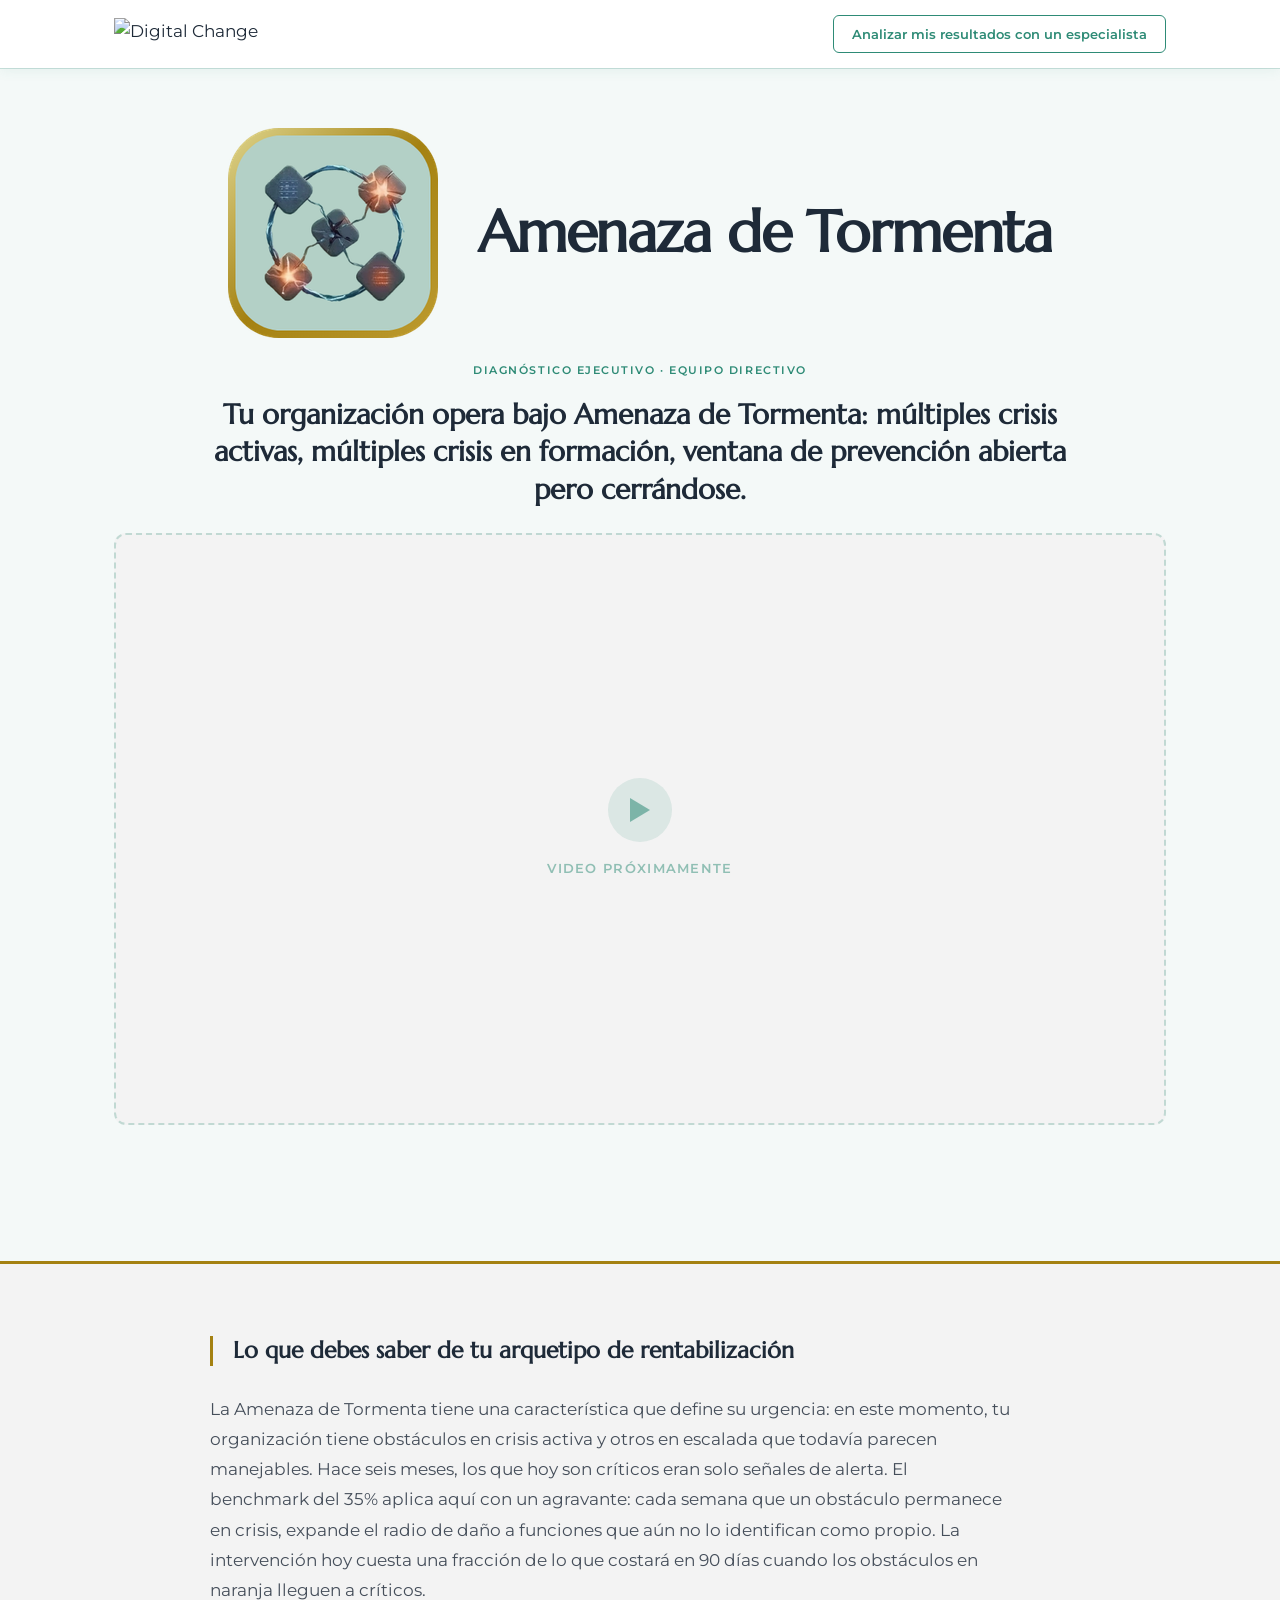
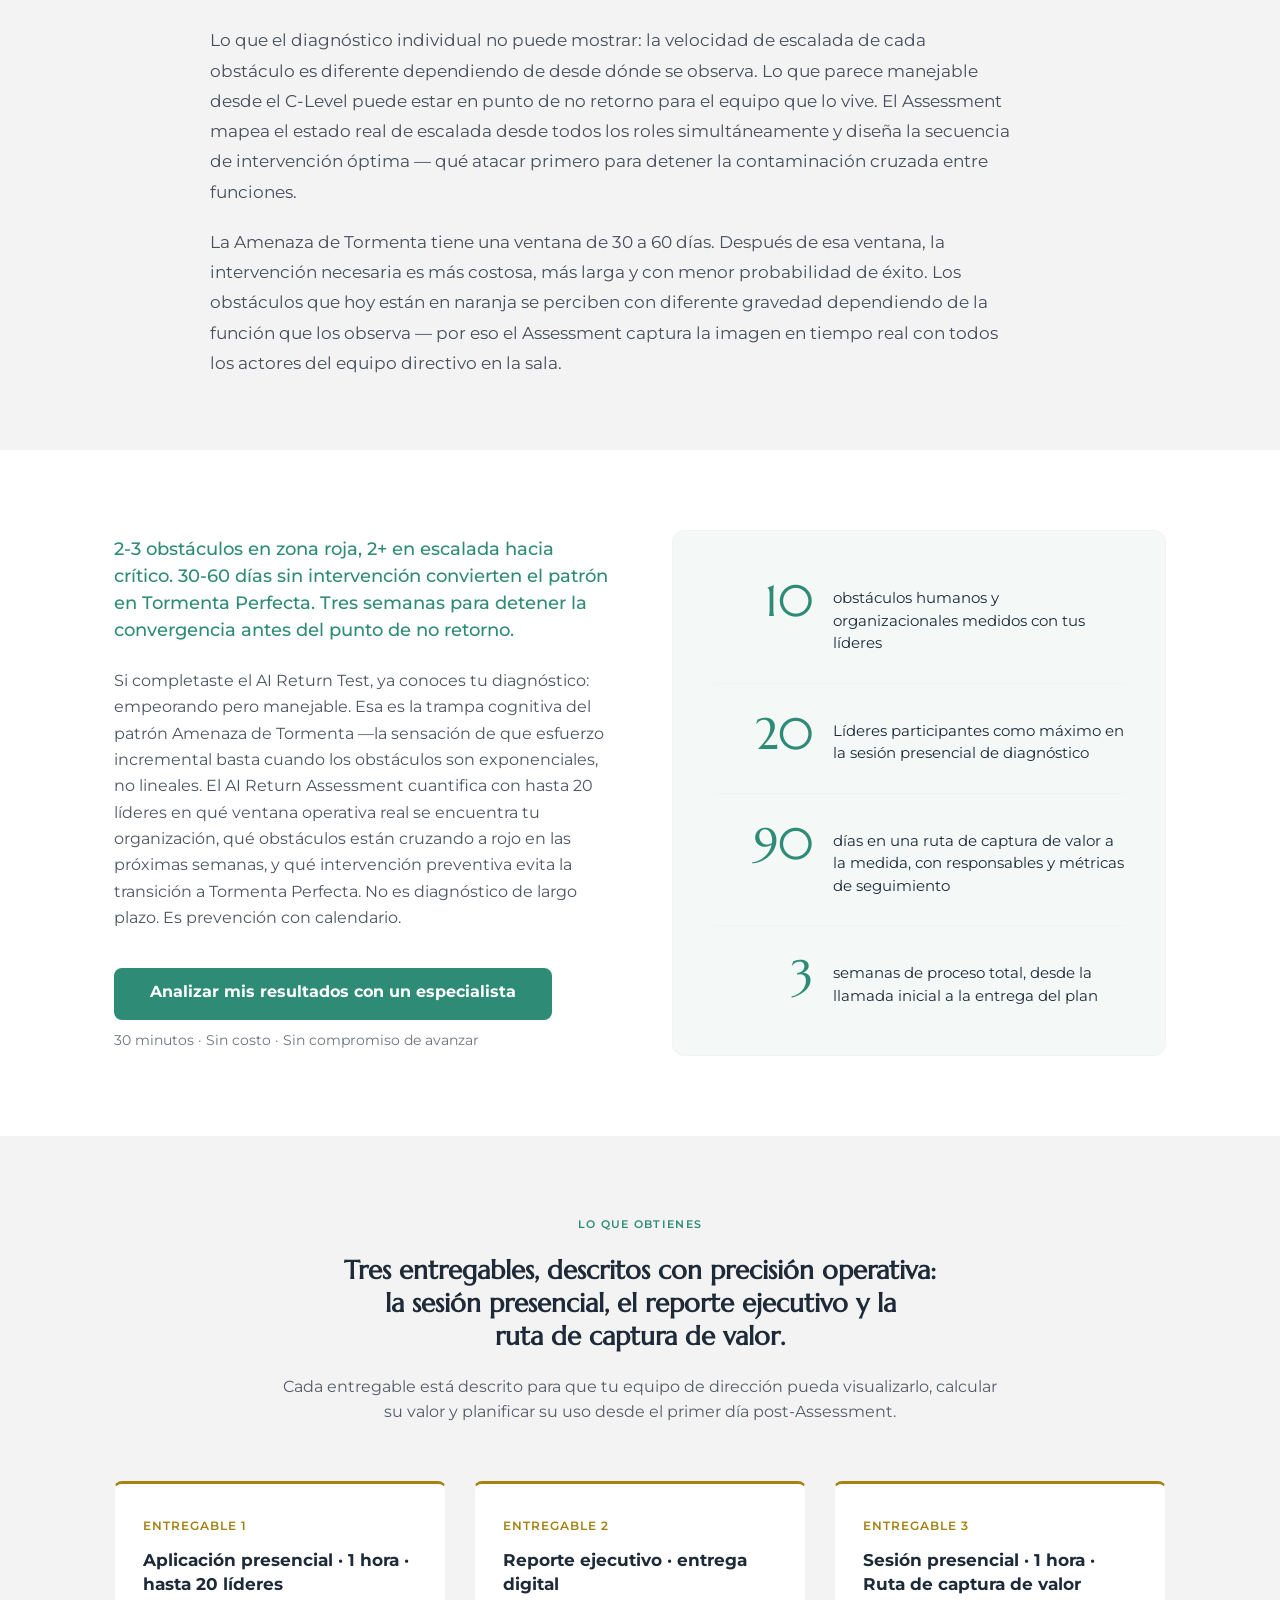
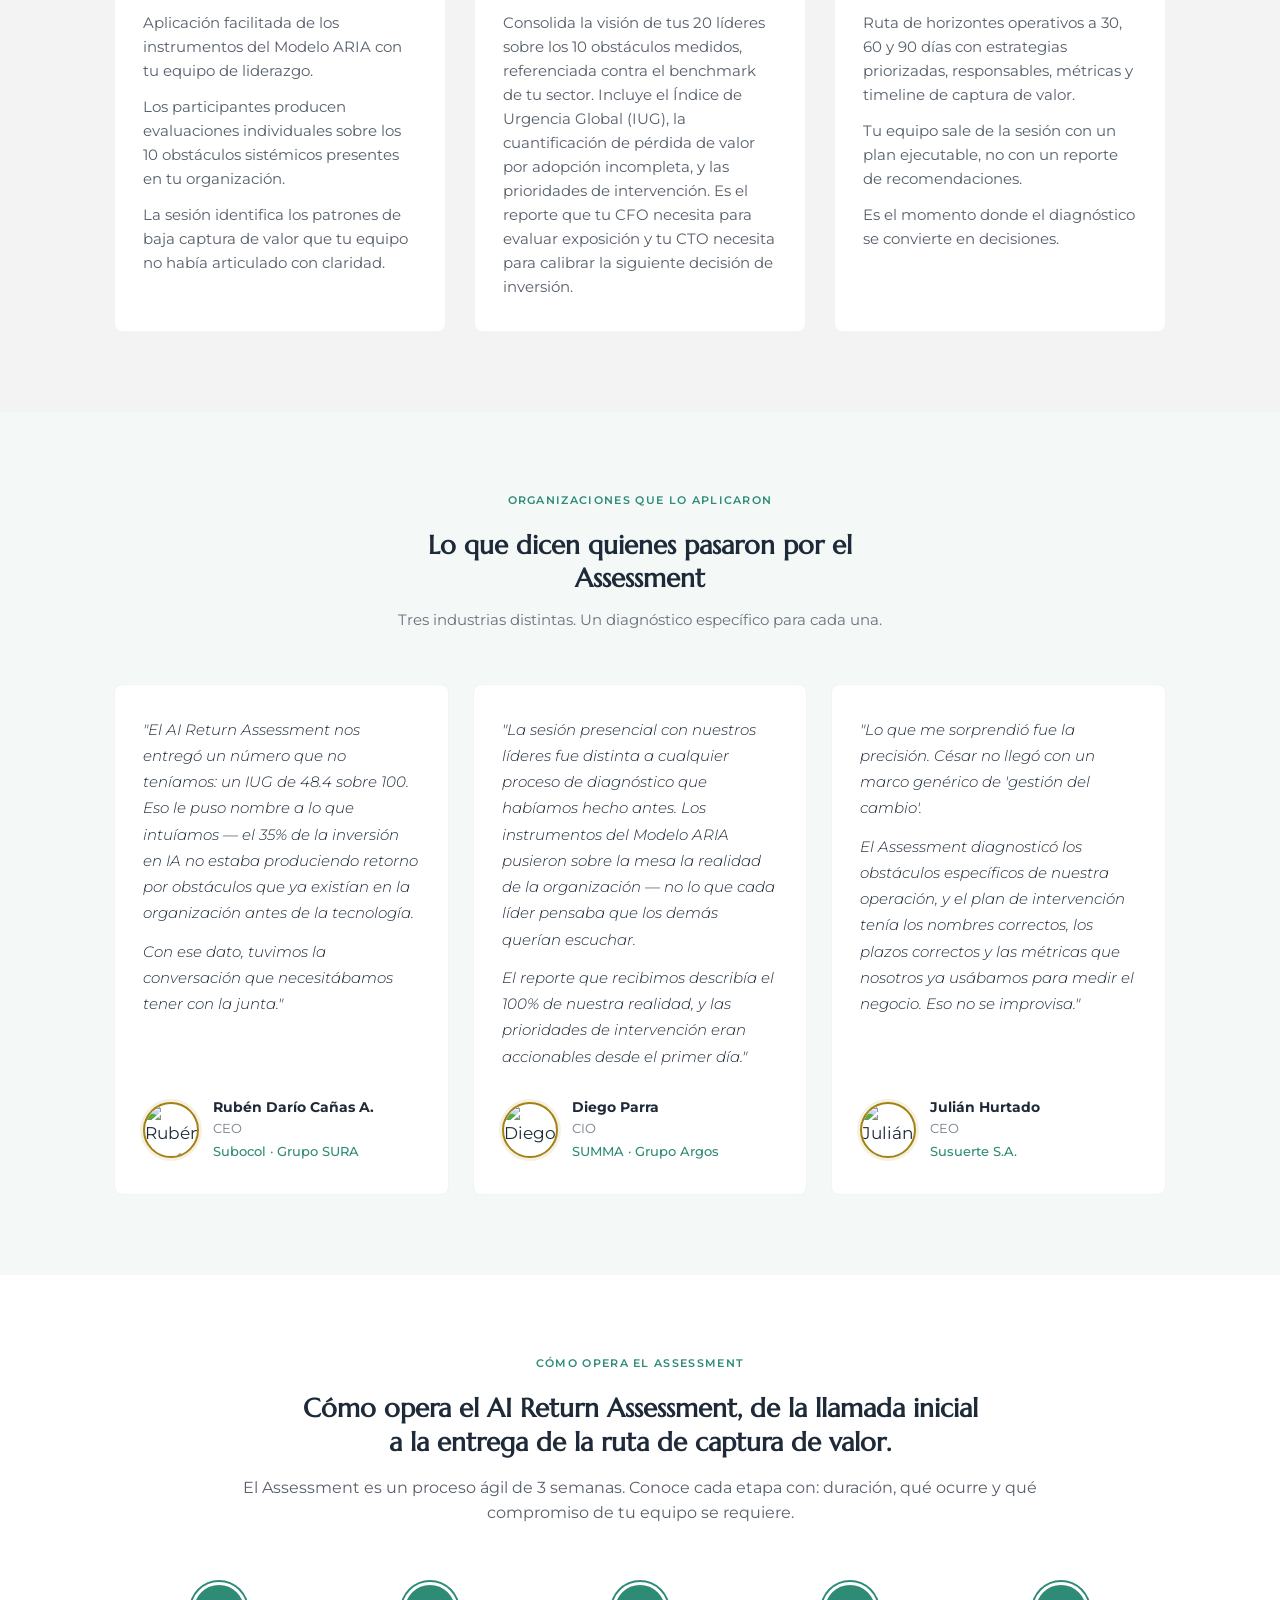
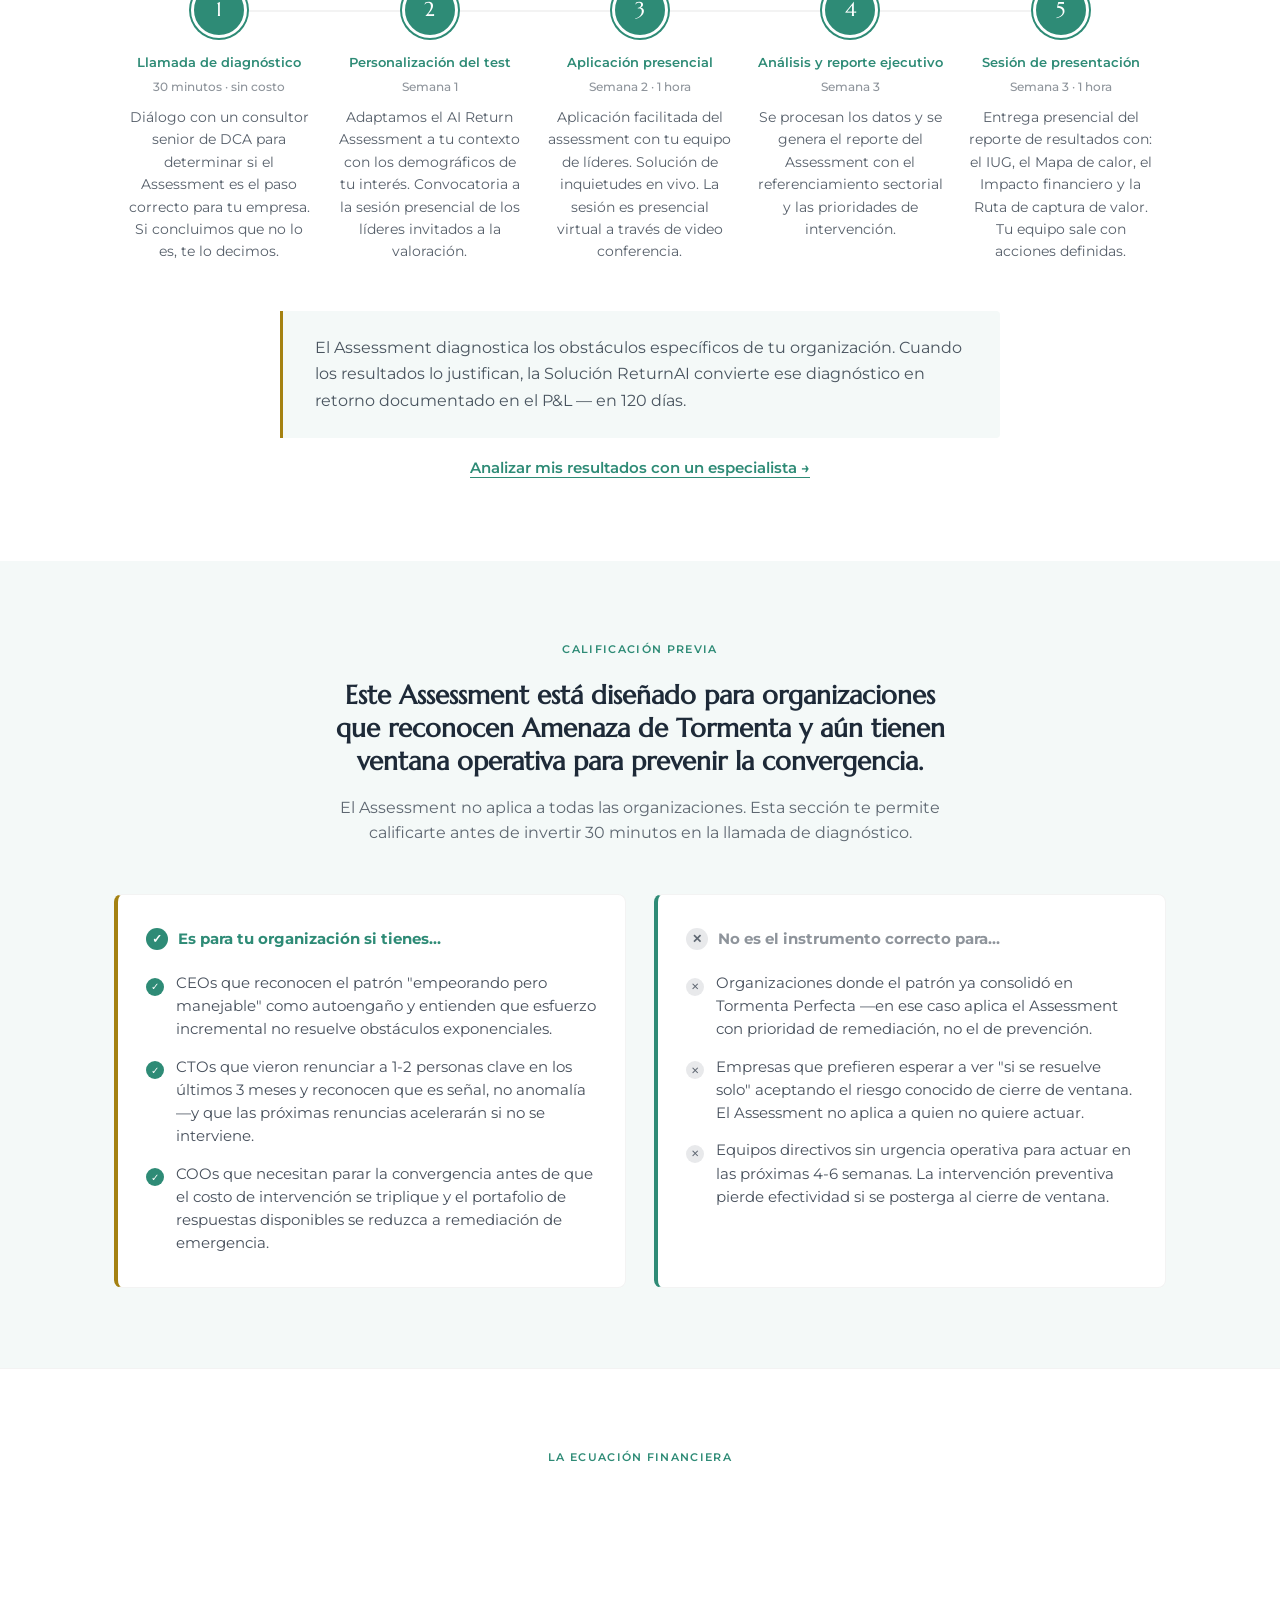
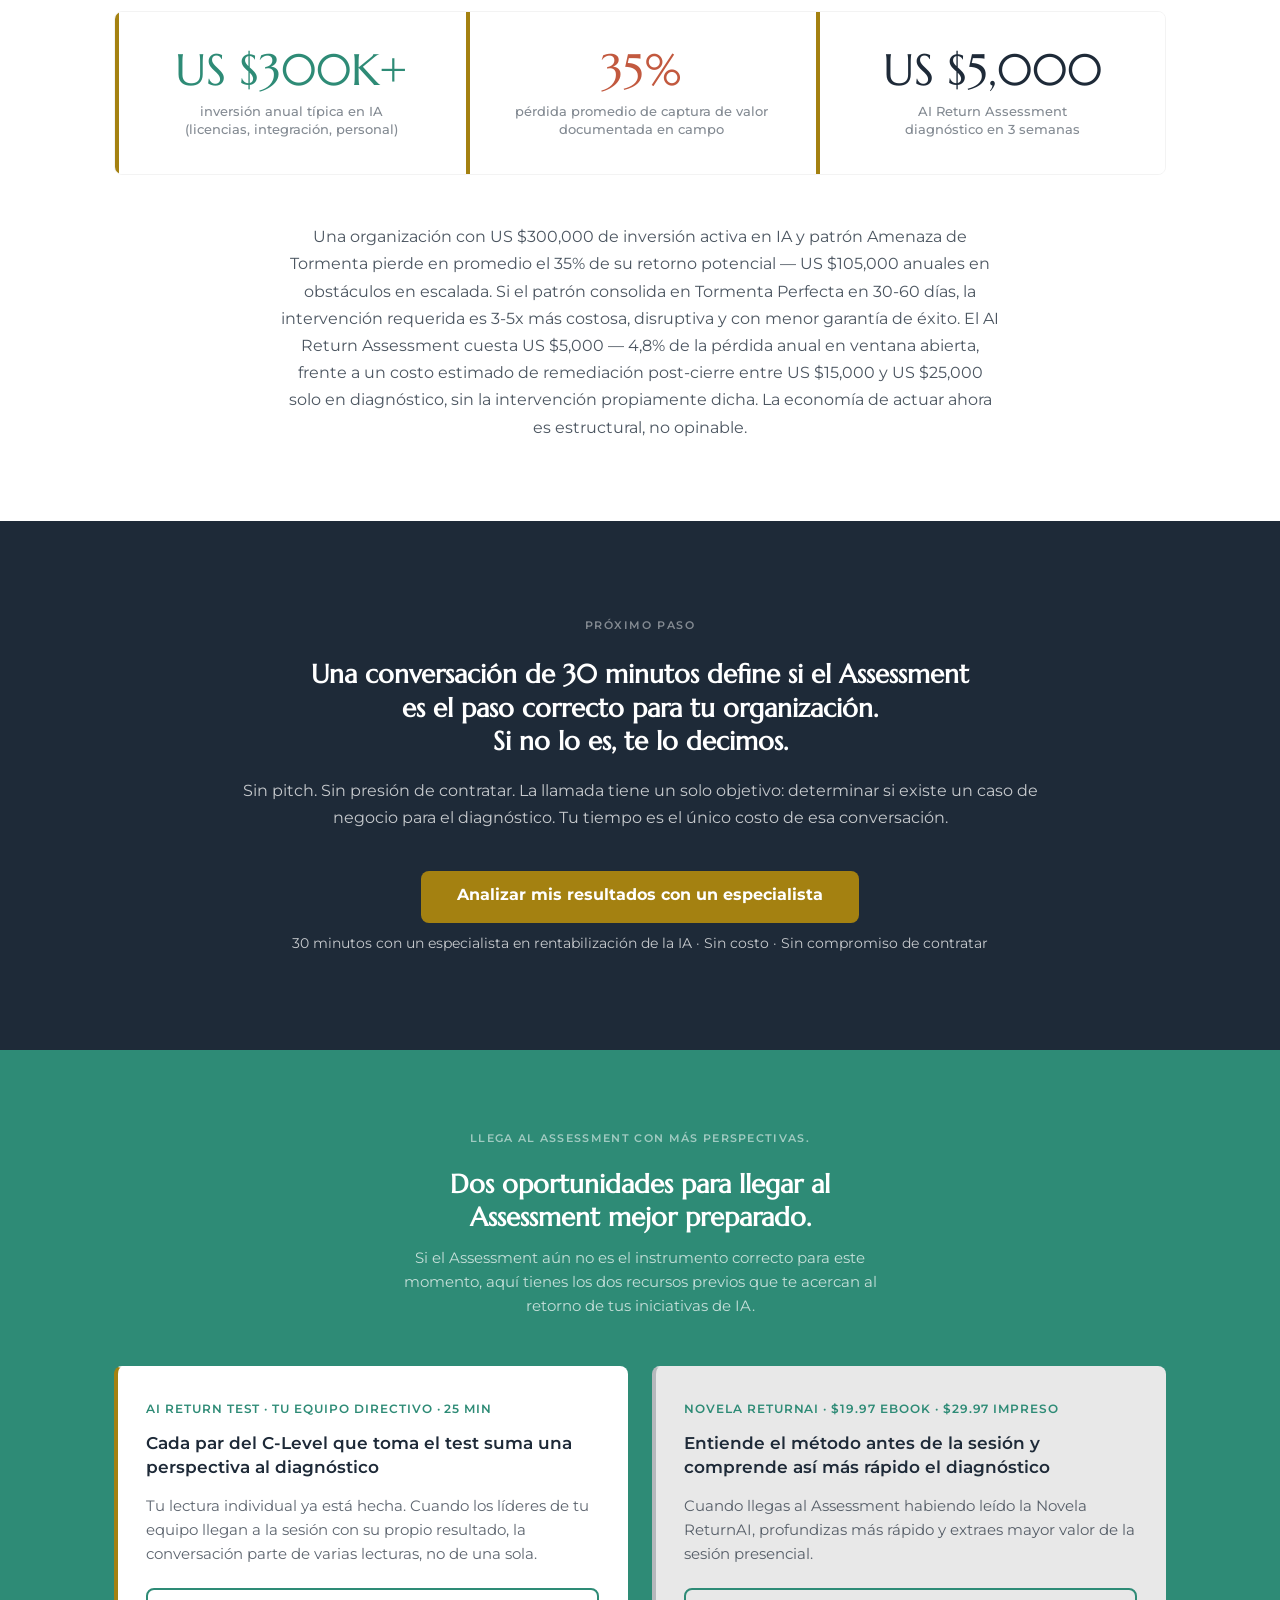
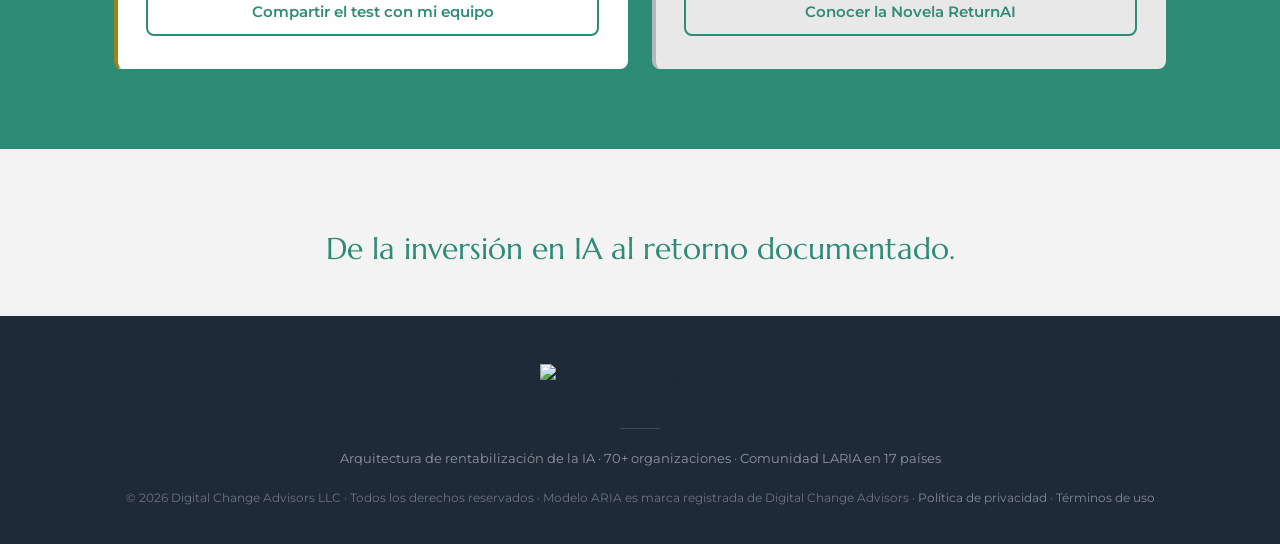
==== ara/amenaza-de-tormenta/index.html @ 590ae6d8 "ARA 7 espejos: #para-quien col No — 'No es el instrumento correcto para…' (lectura coherente con bul" ====
<!DOCTYPE html>
<html lang="es">
<head>
<meta charset="UTF-8">
<meta name="viewport" content="width=device-width, initial-scale=1.0">
<link rel="icon" type="image/png" href="../../images/favicon.png" />
<link rel="apple-touch-icon" href="../../images/favicon.png" />
<title>AI Return Assessment · Digital Change Advisors</title>
<link rel="preconnect" href="https://fonts.googleapis.com">
<link rel="preconnect" href="https://fonts.gstatic.com" crossorigin>
<link href="https://fonts.googleapis.com/css2?family=Marcellus&family=Montserrat:wght@300;400;500;600;700&display=swap" rel="stylesheet">
  <link rel="stylesheet" href="../ara-styles.css">
<script>document.documentElement.classList.add('js-ready')</script>
</head>
<body>

<!-- ═══════════════════════════════════════════════════════
     HEADER
════════════════════════════════════════════════════════ -->
<header>
  <div class="header-inner">
    <a href="https://www.digitalchangeadvisors.com" class="logo-link">
      <img src="../../images/dca-nav.svg" alt="Digital Change Advisors" width="160" height="32">
    </a>
    <a href="https://tidycal.com/pwgdigital/returnai" target="_blank" rel="noopener" class="header-cta">Analizar mis resultados con un especialista</a>
  </div>
</header>


<!-- ═══════════════════════════════════════════════════════
     BLOQUE 1 · HERO / CONTEXTO DE LLEGADA
════════════════════════════════════════════════════════ -->
<section id="hero">
  <div class="container">

    <!-- FILA 1 · H1: ícono + nombre del arquetipo (identidad) -->
    <div class="hero-identity">
      <div class="hero-icon">
        <img src="../../images/ara-icon-amenaza-de-tormenta.png" alt="Amenaza de Tormenta" width="210" height="210" loading="eager">
      </div>
      <h1 class="hero-archetype-name">Amenaza de Tormenta</h1>
    </div>

    <!-- FILA 2 · H2: título descriptivo (ancho completo · centrado) -->
    <span class="hero-overtitle hero-overtitle--centered">Diagnóstico ejecutivo · Equipo directivo</span>
    <h2 class="hero-title ara-reveal">Tu organización opera bajo Amenaza de Tormenta: múltiples crisis activas, múltiples crisis en formación, ventana de prevención abierta pero cerrándose.</h2>

    <!-- VIDEO PLACEHOLDER (video único por landing — pendiente de producción) -->
    <div class="hero-video-placeholder">
      <div class="hero-video-inner">
        <div class="hero-video-icon">
          <svg width="22" height="26" viewBox="0 0 22 26" fill="none" aria-hidden="true">
            <polygon points="1,1 21,13 1,25" fill="rgba(46,139,118,0.55)"/>
          </svg>
        </div>
        <span class="hero-video-label">Video próximamente</span>
      </div>
    </div>

  </div>
</section>


<!-- ═══════════════════════════════════════════════════════
     BLOQUE 1.5 · CONTEXTO — LO QUE LOS OBSTÁCULOS CUESTAN
════════════════════════════════════════════════════════ -->
<section id="arquetipo-contexto">
  <div class="container">
    <div class="arquetipo-ctx">
      <h2 class="arquetipo-ctx__title">Lo que debes saber de tu arquetipo de rentabilización</h2>
      <div class="arquetipo-ctx__body">
        <p>La Amenaza de Tormenta tiene una característica que define su urgencia: en este momento, tu organización tiene obstáculos en crisis activa y otros en escalada que todavía parecen manejables. Hace seis meses, los que hoy son críticos eran solo señales de alerta. El benchmark del 35% aplica aquí con un agravante: cada semana que un obstáculo permanece en crisis, expande el radio de daño a funciones que aún no lo identifican como propio. La intervención hoy cuesta una fracción de lo que costará en 90 días cuando los obstáculos en naranja lleguen a críticos.</p>
        <p>Lo que el diagnóstico individual no puede mostrar: la velocidad de escalada de cada obstáculo es diferente dependiendo de desde dónde se observa. Lo que parece manejable desde el C-Level puede estar en punto de no retorno para el equipo que lo vive. El Assessment mapea el estado real de escalada desde todos los roles simultáneamente y diseña la secuencia de intervención óptima — qué atacar primero para detener la contaminación cruzada entre funciones.</p>
        <p>La Amenaza de Tormenta tiene una ventana de 30 a 60 días. Después de esa ventana, la intervención necesaria es más costosa, más larga y con menor probabilidad de éxito. Los obstáculos que hoy están en naranja se perciben con diferente gravedad dependiendo de la función que los observa — por eso el Assessment captura la imagen en tiempo real con todos los actores del equipo directivo en la sala.</p>
      </div>
    </div>
  </div>

</section>

<!-- ═══════════════════════════════════════════════════════
     BLOQUE 1.75 · CÓMO FUNCIONA — METODOLOGÍA Y MÉTRICAS
════════════════════════════════════════════════════════ -->
<section id="hero-context" class="section-pad">
  <div class="container">
    <div class="hero-grid">
      <div class="hero-copy">
        <p class="hero-sub">2-3 obstáculos en zona roja, 2+ en escalada hacia crítico. 30-60 días sin intervención convierten el patrón en Tormenta Perfecta. Tres semanas para detener la convergencia antes del punto de no retorno.</p>
        <p class="hero-body">Si completaste el AI Return Test, ya conoces tu diagnóstico: empeorando pero manejable. Esa es la trampa cognitiva del patrón Amenaza de Tormenta —la sensación de que esfuerzo incremental basta cuando los obstáculos son exponenciales, no lineales. El AI Return Assessment cuantifica con hasta 20 líderes en qué ventana operativa real se encuentra tu organización, qué obstáculos están cruzando a rojo en las próximas semanas, y qué intervención preventiva evita la transición a Tormenta Perfecta. No es diagnóstico de largo plazo. Es prevención con calendario.</p>
        <div class="cta-wrap">
          <a href="https://tidycal.com/pwgdigital/returnai" target="_blank" rel="noopener" class="btn-primary" style="display:inline-block;width:auto;">Analizar mis resultados con un especialista</a>
          <span class="cta-support">30 minutos · Sin costo · Sin compromiso de avanzar</span>
        </div>
      </div>
      <div class="hero-visual">
        <div class="hero-metric">
          <div class="hero-metric-num" data-count="10" data-delay="0">10</div>
          <div class="hero-metric-label">obstáculos humanos y organizacionales medidos con tus líderes</div>
        </div>
        <hr class="hero-metric-divider">
        <div class="hero-metric">
          <div class="hero-metric-num" data-count="20" data-delay="180">20</div>
          <div class="hero-metric-label">Líderes participantes como máximo en la sesión presencial de diagnóstico</div>
        </div>
        <hr class="hero-metric-divider">
        <div class="hero-metric">
          <div class="hero-metric-num" data-count="90" data-delay="360">90</div>
          <div class="hero-metric-label">días en una ruta de captura de valor a la medida, con responsables y métricas de seguimiento</div>
        </div>
        <hr class="hero-metric-divider">
        <div class="hero-metric">
          <div class="hero-metric-num" data-count="3" data-delay="540">3</div>
          <div class="hero-metric-label">semanas de proceso total, desde la llamada inicial a la entrega del plan</div>
        </div>
      </div>
    </div>

  </div>
</section>


<!-- ═══════════════════════════════════════════════════════
     BLOQUE 2 · LOS TRES ENTREGABLES DEL ASSESSMENT
════════════════════════════════════════════════════════ -->
<section id="entregables" class="section-pad">
  <div class="container">

    <div class="entregables-intro">
      <span class="section-label ara-reveal--label">Lo que obtienes</span>
      <h2 class="ara-reveal"><span class="line">Tres entregables, descritos con precisión operativa:</span><span class="line">la sesión presencial, el reporte ejecutivo y la</span><span class="line">ruta de captura de valor.</span></h2>
      <p style="margin-top:16px;">Cada entregable está descrito para que tu equipo de dirección pueda visualizarlo, calcular su valor y planificar su uso desde el primer día post-Assessment.</p>
    </div>

    <div class="entregables-grid">

      <div class="entregable-card ara-reveal--card">
        <div class="entregable-label">Entregable 1</div>
        <h3>Aplicación presencial · 1 hora · hasta 20 líderes</h3>
        <p>Aplicación facilitada de los instrumentos del Modelo ARIA con tu equipo de liderazgo.</p>
        <p>Los participantes producen evaluaciones individuales sobre los 10 obstáculos sistémicos presentes en tu organización.</p>
        <p>La sesión identifica los patrones de baja captura de valor que tu equipo no había articulado con claridad.</p>
      </div>

      <div class="entregable-card ara-reveal--card">
        <div class="entregable-label">Entregable 2</div>
        <h3>Reporte ejecutivo · entrega digital</h3>
        <p>Consolida la visión de tus 20 líderes sobre los 10 obstáculos medidos, referenciada contra el benchmark de tu sector. Incluye el Índice de Urgencia Global (IUG), la cuantificación de pérdida de valor por adopción incompleta, y las prioridades de intervención. Es el reporte que tu CFO necesita para evaluar exposición y tu CTO necesita para calibrar la siguiente decisión de inversión.</p>
      </div>

      <div class="entregable-card ara-reveal--card">
        <div class="entregable-label">Entregable 3</div>
        <h3>Sesión presencial · 1 hora · Ruta de captura de valor</h3>
        <p>Ruta de horizontes operativos a 30, 60 y 90 días con estrategias priorizadas, responsables, métricas y timeline de captura de valor.</p>
        <p>Tu equipo sale de la sesión con un plan ejecutable, no con un reporte de recomendaciones.</p>
        <p>Es el momento donde el diagnóstico se convierte en decisiones.</p>
      </div>

    </div>
  </div>
</section>


<!-- ═══════════════════════════════════════════════════════
     BLOQUE 3 · TESTIMONIALES
     Set: Rubén Darío Cañas · Diego Parra · Julián Hurtado
     Fotos: rectangulares 8px radius. Stack en móvil.
════════════════════════════════════════════════════════ -->
<section id="testimoniales" class="section-pad">
  <div class="container">

    <div class="testimoniales-header">
      <span class="section-label ara-reveal--label">Organizaciones que lo aplicaron</span>
      <h2 class="ara-reveal">Lo que dicen quienes pasaron por el Assessment</h2>
      <p>Tres industrias distintas. Un diagnóstico específico para cada una.</p>
    </div>

    <div class="testimoniales-grid">

      <!-- Testimonial 1: Rubén Darío Cañas — Subocol -->
      <div class="testimonial-card ara-reveal--card">
        <p class="testimonial-quote">"El AI Return Assessment nos entregó un número que no teníamos: un IUG de 48.4 sobre 100. Eso le puso nombre a lo que intuíamos — el 35% de la inversión en IA no estaba produciendo retorno por obstáculos que ya existían en la organización antes de la tecnología.<br><br>Con ese dato, tuvimos la conversación que necesitábamos tener con la junta."</p>
        <div class="testimonial-author">
          <div class="testimonial-photo">
            <img src="../../images/art-photo-ruben-canas.png" alt="Rubén Darío Cañas A." loading="lazy">
          </div>
          <div class="testimonial-meta">
            <div class="testimonial-name">Rubén Darío Cañas A.</div>
            <div class="testimonial-role">CEO</div>
            <div class="testimonial-org">Subocol · Grupo SURA</div>
          </div>
        </div>
      </div>

      <!-- Testimonial 2: Diego Parra — SUMMA / Grupo Argos -->
      <div class="testimonial-card ara-reveal--card">
        <p class="testimonial-quote">"La sesión presencial con nuestros líderes fue distinta a cualquier proceso de diagnóstico que habíamos hecho antes. Los instrumentos del Modelo ARIA pusieron sobre la mesa la realidad de la organización — no lo que cada líder pensaba que los demás querían escuchar.<br><br>El reporte que recibimos describía el 100% de nuestra realidad, y las prioridades de intervención eran accionables desde el primer día."</p>
        <div class="testimonial-author">
          <div class="testimonial-photo">
            <img src="../../images/art-photo-diego-parra.png" alt="Diego Parra" loading="lazy">
          </div>
          <div class="testimonial-meta">
            <div class="testimonial-name">Diego Parra</div>
            <div class="testimonial-role">CIO</div>
            <div class="testimonial-org">SUMMA · Grupo Argos</div>
          </div>
        </div>
      </div>

      <!-- Testimonial 3: Julián Hurtado — Susuerte -->
      <div class="testimonial-card ara-reveal--card">
        <p class="testimonial-quote">"Lo que me sorprendió fue la precisión. César no llegó con un marco genérico de 'gestión del cambio'.<br><br>El Assessment diagnosticó los obstáculos específicos de nuestra operación, y el plan de intervención tenía los nombres correctos, los plazos correctos y las métricas que nosotros ya usábamos para medir el negocio. Eso no se improvisa."</p>
        <div class="testimonial-author">
          <div class="testimonial-photo">
            <img src="../../images/art-photo-julian-hurtado.png" alt="Julián Hurtado" loading="lazy">
          </div>
          <div class="testimonial-meta">
            <div class="testimonial-name">Julián Hurtado</div>
            <div class="testimonial-role">CEO</div>
            <div class="testimonial-org">Susuerte S.A.</div>
          </div>
        </div>
      </div>

    </div>
  </div>
</section>


<!-- ═══════════════════════════════════════════════════════
     BLOQUE 4 · PROCESO PASO A PASO
     Con diferenciación terminológica ARIA / Solución ReturnAI
════════════════════════════════════════════════════════ -->
<section id="proceso" class="section-pad">
  <div class="container">

    <div class="proceso-header">
      <span class="section-label ara-reveal--label">Cómo opera el Assessment</span>
      <h2 class="ara-reveal">Cómo opera el AI Return Assessment, de la llamada inicial<br>a la entrega de la ruta de captura de valor.</h2>
      <p style="margin-top:16px;">El Assessment es un proceso ágil de 3 semanas. Conoce cada etapa con: duración, qué ocurre y qué compromiso de tu equipo se requiere.</p>
    </div>

    <div class="proceso-timeline">

      <div class="proceso-step">
        <div class="step-circle">1</div>
        <div class="step-content">
          <div class="step-label">Llamada de diagnóstico</div>
          <div class="step-duration">30 minutos · sin costo</div>
          <p class="step-desc">Diálogo con un consultor senior de DCA para determinar si el Assessment es el paso correcto para tu empresa. Si concluimos que no lo es, te lo decimos.</p>
        </div>
      </div>

      <div class="proceso-step">
        <div class="step-circle">2</div>
        <div class="step-content">
          <div class="step-label">Personalización del test</div>
          <div class="step-duration">Semana 1</div>
          <p class="step-desc">Adaptamos el AI Return Assessment a tu contexto con los demográficos de tu interés. Convocatoria a la sesión presencial de los líderes invitados a la valoración.</p>
        </div>
      </div>

      <div class="proceso-step">
        <div class="step-circle">3</div>
        <div class="step-content">
          <div class="step-label">Aplicación presencial</div>
          <div class="step-duration">Semana 2 · 1 hora</div>
          <p class="step-desc">Aplicación facilitada del assessment con tu equipo de líderes. Solución de inquietudes en vivo. La sesión es presencial virtual a través de video conferencia.</p>
        </div>
      </div>

      <div class="proceso-step">
        <div class="step-circle">4</div>
        <div class="step-content">
          <div class="step-label">Análisis y reporte ejecutivo</div>
          <div class="step-duration">Semana 3</div>
          <p class="step-desc">Se procesan los datos y se genera el reporte del Assessment con el referenciamiento sectorial y las prioridades de intervención.</p>
        </div>
      </div>

      <div class="proceso-step">
        <div class="step-circle">5</div>
        <div class="step-content">
          <div class="step-label">Sesión de presentación</div>
          <div class="step-duration">Semana 3 · 1 hora</div>
          <p class="step-desc">Entrega presencial del reporte de resultados con: el IUG, el Mapa de calor, el Impacto financiero y la Ruta de captura de valor. Tu equipo sale con acciones definidas.</p>
        </div>
      </div>

    </div>

    <!-- Línea de diferenciación ARIA / Solución ReturnAI — OBLIGATORIA -->
    <div class="proceso-aria-note">
      <p>El Assessment diagnostica los obstáculos específicos de tu organización. Cuando los resultados lo justifican, la Solución ReturnAI convierte ese diagnóstico en retorno documentado en el P&L — en 120 días.</p>
    </div>
    <p class="proceso-aria-link">
      <a href="https://tidycal.com/pwgdigital/returnai" target="_blank" rel="noopener">Analizar mis resultados con un especialista →</a>
    </p>

  </div>
</section>


<!-- ═══════════════════════════════════════════════════════
     BLOQUE 5 · PARA QUIÉN ES ESTE ASSESSMENT
     Fondo: var(--dca-teal-subtle) — NUNCA teal sólido
════════════════════════════════════════════════════════ -->
<section id="para-quien" class="section-pad">
  <div class="container">

    <div class="para-quien-header">
      <span class="section-label ara-reveal--label">Calificación previa</span>
      <h2 class="ara-reveal">Este Assessment está diseñado para organizaciones que reconocen Amenaza de Tormenta y aún tienen ventana operativa para prevenir la convergencia.</h2>
      <p style="margin-top:16px;">El Assessment no aplica a todas las organizaciones. Esta sección te permite calificarte antes de invertir 30 minutos en la llamada de diagnóstico.</p>
    </div>

    <div class="para-quien-grid">

      <div class="para-quien-col yes ara-reveal--left">
        <div class="para-quien-col-title">
          <span class="check-icon">✓</span>
          Es para tu organización si tienes…
        </div>
        <ul class="para-quien-list">
          
          <li>
            <span class="icon-wrap"><span class="check-icon" style="width:18px;height:18px;font-size:10px;">✓</span></span>
            CEOs que reconocen el patrón "empeorando pero manejable" como autoengaño y entienden que esfuerzo incremental no resuelve obstáculos exponenciales.
          </li>
          <li>
            <span class="icon-wrap"><span class="check-icon" style="width:18px;height:18px;font-size:10px;">✓</span></span>
            CTOs que vieron renunciar a 1-2 personas clave en los últimos 3 meses y reconocen que es señal, no anomalía —y que las próximas renuncias acelerarán si no se interviene.
          </li>
          <li>
            <span class="icon-wrap"><span class="check-icon" style="width:18px;height:18px;font-size:10px;">✓</span></span>
            COOs que necesitan parar la convergencia antes de que el costo de intervención se triplique y el portafolio de respuestas disponibles se reduzca a remediación de emergencia.
          </li>
        </ul>
      </div>

      <div class="para-quien-col no ara-reveal--right">
        <div class="para-quien-col-title">
          <span class="x-icon">✕</span>
          No es el instrumento correcto para…
        </div>
        <ul class="para-quien-list">
          
          <li>
            <span class="icon-wrap"><span class="x-icon" style="width:18px;height:18px;font-size:10px;">✕</span></span>
            Organizaciones donde el patrón ya consolidó en Tormenta Perfecta —en ese caso aplica el Assessment con prioridad de remediación, no el de prevención.
          </li>
          <li>
            <span class="icon-wrap"><span class="x-icon" style="width:18px;height:18px;font-size:10px;">✕</span></span>
            Empresas que prefieren esperar a ver "si se resuelve solo" aceptando el riesgo conocido de cierre de ventana. El Assessment no aplica a quien no quiere actuar.
          </li>
          <li>
            <span class="icon-wrap"><span class="x-icon" style="width:18px;height:18px;font-size:10px;">✕</span></span>
            Equipos directivos sin urgencia operativa para actuar en las próximas 4-6 semanas. La intervención preventiva pierde efectividad si se posterga al cierre de ventana.
          </li>
        </ul>
      </div>

    </div>
  </div>
</section>


<!-- ═══════════════════════════════════════════════════════
     BLOQUE 6 · ANCLAJE ECONÓMICO / LOSS AVERSION
     Gold: solo border-left en métricas (presupuesto controlado)
     Terracota: 35% (alerta de pérdida)
     Marcellus métricas: 28-32px en móvil (corrección C6)
════════════════════════════════════════════════════════ -->
<section id="anclaje" class="section-pad">
  <div class="container">

    <div class="anclaje-header">
      <span class="section-label ara-reveal--label">La ecuación financiera</span>
      <h2 class="ara-reveal">Cuánto cuesta dejar cerrarse la ventana de prevención frente a US $5,000 hoy.</h2>
    </div>

    <div class="metrics-row">
      <div class="metric-item">
        <div class="metric-value teal">US $300K+</div>
        <div class="metric-sublabel">inversión anual típica en IA<br>(licencias, integración, personal)</div>
      </div>
      <div class="metric-item">
        <div class="metric-value terracota" id="ara-count-pct" data-count="35">35%</div>
        <div class="metric-sublabel">pérdida promedio de captura de valor<br>documentada en campo</div>
      </div>
      <div class="metric-item">
        <div class="metric-value carbon">US $5,000</div>
        <div class="metric-sublabel">AI Return Assessment<br>diagnóstico en 3 semanas</div>
      </div>
    </div>

    <p class="anclaje-copy">Una organización con US $300,000 de inversión activa en IA y patrón Amenaza de Tormenta pierde en promedio el 35% de su retorno potencial — US $105,000 anuales en obstáculos en escalada. Si el patrón consolida en Tormenta Perfecta en 30-60 días, la intervención requerida es 3-5x más costosa, disruptiva y con menor garantía de éxito. El AI Return Assessment cuesta US $5,000 — 4,8% de la pérdida anual en ventana abierta, frente a un costo estimado de remediación post-cierre entre US $15,000 y US $25,000 solo en diagnóstico, sin la intervención propiamente dicha. La economía de actuar ahora es estructural, no opinable.</p>

  </div>
</section>


<!-- ═══════════════════════════════════════════════════════
     BLOQUE 7 · CTA PRINCIPAL
     ÚNICO bloque con fondo carbón (#1e2a38)
     Botón dorado. Formulario 5 campos (corrección C3).
════════════════════════════════════════════════════════ -->
<section id="cta-principal">
  <div class="container">
    <div class="cta-principal-inner">

      <span class="cta-section-label">Próximo paso</span>
      <h2 class="ara-reveal">
        <span class="line">Una conversación de 30 minutos define si el Assessment</span>
        <span class="line">es el paso correcto para tu organización.</span>
        <span class="line">Si no lo es, te lo decimos.</span>
      </h2>
      <p class="cta-principal-copy">Sin pitch. Sin presión de contratar. La llamada tiene un solo objetivo: determinar si existe un caso de negocio para el diagnóstico. Tu tiempo es el único costo de esa conversación.</p>

      <div class="cta-wrap centered">
        <a href="https://tidycal.com/pwgdigital/returnai" target="_blank" rel="noopener" class="btn-gold">Analizar mis resultados con un especialista</a>
        <span class="cta-support on-dark">30 minutos con un especialista en rentabilización de la IA · Sin costo · Sin compromiso de contratar</span>
      </div>

    </div>
  </div>
</section>




<!-- ═══════════════════════════════════════════════════════
     BLOQUE 10 · CONECTORES DESCENDENTES
     Novela ReturnAI + AI Return Test
     Botones outline. Min-height 48px (corrección C5).
════════════════════════════════════════════════════════ -->
<section id="conectores" class="section-pad">
  <div class="container">

    <div class="conectores-header">
      <span class="section-label ara-reveal--label">Llega al Assessment con más perspectivas.</span>
      <h2 class="ara-reveal"><span class="line">Dos oportunidades para llegar al</span><span class="line">Assessment mejor preparado.</span></h2>
      <p>Si el Assessment aún no es el instrumento correcto para este momento, aquí tienes los dos recursos previos que te acercan al retorno de tus iniciativas de IA.</p>
    </div>

    <div class="conectores-grid">

      <!-- Conector hacia el AI Return Test (primario — izquierda) -->
      <div class="conector-card conector-card--primary ara-reveal--card">
        <span class="conector-sublabel">AI Return Test · Tu equipo directivo · 25 min</span>
        <h3>Cada par del C-Level que toma el test suma una perspectiva al diagnóstico</h3>
        <p>Tu lectura individual ya está hecha. Cuando los líderes de tu equipo llegan a la sesión con su propio resultado, la conversación parte de varias lecturas, no de una sola.</p>
        <a href="https://tally.so/r/Np6e5W" target="_blank" rel="noopener" class="btn-outline" style="min-height:48px;margin-top:8px;">Compartir el test con mi equipo</a>
      </div>

      <!-- Conector hacia la Novela ReturnAI (secundario — derecha) -->
      <div class="conector-card conector-card--secondary ara-reveal--card">
        <span class="conector-sublabel">Novela ReturnAI · $19.97 ebook · $29.97 impreso</span>
        <h3>Entiende el método antes de la sesión y comprende así más rápido el diagnóstico</h3>
        <p>Cuando llegas al Assessment habiendo leído la Novela ReturnAI, profundizas más rápido y extraes mayor valor de la sesión presencial.</p>
        <a href="../novela-returnai-landing.html" target="_blank" rel="noopener" class="btn-outline" style="min-height:48px;margin-top:8px;">Conocer la Novela ReturnAI</a>
      </div>

    </div>
  </div>
</section>


<!-- ═══════════════════════════════════════════════════════
     BLOQUE 11 · TAGLINE INSTITUCIONAL
     Marcellus. Desktop: 28-32px. Móvil: 22-24px (especificado).
     Espaciado antes del footer: mínimo 48px.
════════════════════════════════════════════════════════ -->
<section id="tagline">
  <div class="container">
    <div class="tagline-inner">
      <p class="tagline-text">De la inversión en IA al retorno documentado.</p>
    </div>
  </div>
</section>


<!-- ═══════════════════════════════════════════════════════
     FOOTER
     Footer estructural — excepción brand book DCA 2026
     al límite de 1 bloque carbón de contenido
════════════════════════════════════════════════════════ -->
<footer>
  <div class="container">
    <div class="footer-inner">
      <img src="../../images/dca-negativo.svg" alt="Digital Change Advisors" class="footer-logo-img" width="200" height="44" loading="lazy">
      <div class="footer-divider"></div>
      <p class="footer-tagline-sub">Arquitectura de rentabilización de la IA · 70+ organizaciones · Comunidad LARIA en 17 países</p>
      <p class="footer-copy">© 2026 Digital Change Advisors LLC · Todos los derechos reservados · Modelo ARIA es marca registrada de Digital Change Advisors · <a href="https://dca-returnai.github.io/dca-website/privacy-policy.html" style="color:rgba(255,255,255,0.45);text-decoration:none;" target="_blank" rel="noopener">Política de privacidad</a> · <a href="https://dca-returnai.github.io/dca-website/terms-of-use.html" style="color:rgba(255,255,255,0.45);text-decoration:none;" target="_blank" rel="noopener">Términos de uso</a></p>
    </div>
  </div>
</footer>



<script>
  // UTM propagation → TidyCal
  (function() {
    var params = new URLSearchParams(window.location.search);
    if (!params.toString()) return;
    var links = document.querySelectorAll('a[href*="tidycal.com"]');
    links.forEach(function(link) {
      var url = new URL(link.href);
      params.forEach(function(value, key) { url.searchParams.set(key, value); });
      link.href = url.toString();
    });
  })();

  // B4 Proceso — animación secuencial de pasos
  (function() {
    var timeline = document.querySelector('.proceso-timeline');
    if (!timeline) return;
    var io = new IntersectionObserver(function(entries) {
      if (entries[0].isIntersecting) {
        timeline.classList.add('in');
        io.disconnect();
      }
    }, { threshold: 0.18 });
    io.observe(timeline);
  })();

  // Sistema de animaciones ARA v1.0
  (function() {
    if (!('IntersectionObserver' in window)) return;

    // A1/A2/A3/A4 — Reveal observer (mask, fade-up, stagger, opuestos)
    var revealEls = document.querySelectorAll(
      '.ara-reveal, .ara-reveal--label, .ara-reveal--card, .ara-reveal--left, .ara-reveal--right'
    );
    if (revealEls.length) {
      var revealIO = new IntersectionObserver(function(entries) {
        entries.forEach(function(e) {
          if (e.isIntersecting) {
            e.target.classList.add('in');
            revealIO.unobserve(e.target);
          }
        });
      }, { threshold: 0, rootMargin: '0px 0px -32px 0px' });
      revealEls.forEach(function(el) { revealIO.observe(el); });
    }

    // B1/B2 — Count-up
    function countUp(el, target, duration, prefix, suffix) {
      var startTime = null;
      prefix = prefix || ''; suffix = suffix || '';
      function step(ts) {
        if (!startTime) startTime = ts;
        var p = Math.min((ts - startTime) / duration, 1);
        var ease = 1 - Math.pow(1 - p, 3);
        el.textContent = prefix + Math.round(ease * target) + suffix;
        if (p < 1) requestAnimationFrame(step);
        else el.textContent = prefix + target + suffix;
      }
      requestAnimationFrame(step);
    }

    // B1 — Métricas S3 (10 / 20 / 90 / 3)
    var metricEls = document.querySelectorAll('.hero-metric-num[data-count]');
    if (metricEls.length) {
      var metricIO = new IntersectionObserver(function(entries) {
        entries.forEach(function(e) {
          if (e.isIntersecting) {
            var el = e.target;
            var delay = parseInt(el.dataset.delay || 0, 10);
            setTimeout(function() {
              countUp(el, parseInt(el.dataset.count, 10), 1200);
            }, delay);
            metricIO.unobserve(el);
          }
        });
      }, { threshold: 0.5 });
      metricEls.forEach(function(el) { metricIO.observe(el); });
    }

    // B2 — 35% anclaje económico
    var pctEl = document.getElementById('ara-count-pct');
    if (pctEl) {
      var pctIO = new IntersectionObserver(function(entries) {
        entries.forEach(function(e) {
          if (e.isIntersecting) {
            countUp(e.target, parseInt(e.target.dataset.count, 10), 1400, '', '%');
            pctIO.unobserve(e.target);
          }
        });
      }, { threshold: 0.5 });
      pctIO.observe(pctEl);
    }

  })();
</script>
</body>
</html>
---- ara/ara-styles.css ----
/* ═══════════════════════════════════════════════════════════════
   ARA Landings — Hoja de estilos compartida
   Aplica a: ara/index.html (v0) + 7 arquetipos
   Para fine-tuning de estilos: editar SOLO este archivo.
   Los 8 HTMLs se actualizan automáticamente.
   Última actualización: 2026-06-10
════════════════════════════════════════════════════════════════ */

/* ─── DESIGN TOKENS ─────────────────────────────────────── */
:root {
  --dca-teal:         #2e8b76;
  --dca-gold:         #a48111;
  --dca-carbon:       #1e2a38;
  --dca-white:        #ffffff;
  --dca-terracotta:   #c2593f;
  --dca-platinum:     #f3f3f3;
  --dca-teal-subtle:  rgba(46,139,118,0.05);
  --font-display:     'Marcellus', Georgia, serif;
  --font-body:        'Montserrat', 'Helvetica Neue', sans-serif;
  --section-padding:  80px;
  --text-max-width:   720px;
  --layout-max-width: 1100px;
}

/* ─── RESET & BASE ──────────────────────────────────────── */
*, *::before, *::after { box-sizing: border-box; margin: 0; padding: 0; }
html { scroll-behavior: smooth; scroll-padding-top: 72px; }
body {
  font-family: var(--font-body);
  font-size: 17px;
  line-height: 1.6;
  color: var(--dca-carbon);
  background: var(--dca-white);
  -webkit-font-smoothing: antialiased;
}
img { max-width: 100%; display: block; }
a { text-decoration: none; color: inherit; }

/* ─── LAYOUT ─────────────────────────────────────────────── */
.container {
  max-width: var(--layout-max-width);
  margin: 0 auto;
  padding: 0 24px;
}
.section-pad {
  padding: var(--section-padding) 0;
}

/* ─── TYPOGRAPHY ─────────────────────────────────────────── */
h1, h2 {
  font-family: var(--font-display);
  font-style: normal;
  line-height: 1.3;
}
h1 { font-size: clamp(28px, 4vw, 48px); }
h1 .line { display: block; }
h2 { font-size: clamp(24px, 3vw, 36px); }
h3 {
  font-family: var(--font-body);
  font-weight: 600;
  font-size: 18px;
  line-height: 1.4;
}
p { line-height: 1.6; }

/* ─── SECTION LABELS ─────────────────────────────────────── */
.section-label {
  font-family: var(--font-body);
  font-weight: 600;
  font-size: 11px;
  letter-spacing: 0.12em;
  text-transform: uppercase;
  color: var(--dca-teal);
  display: block;
  margin-bottom: 20px;
}

/* ─── BUTTONS ────────────────────────────────────────────── */
.btn-primary {
  display: inline-block;
  background: var(--dca-teal);
  color: var(--dca-white);
  font-family: var(--font-body);
  font-weight: 700;
  font-size: 16px;
  border-radius: 8px;
  min-height: 52px;
  padding: 14px 36px;
  border: none;
  cursor: pointer;
  line-height: 1.3;
  transition: opacity 0.2s ease;
  text-align: center;
}
.btn-primary:hover { opacity: 0.88; }

.btn-gold {
  display: inline-block;
  background: var(--dca-gold);
  color: var(--dca-white);
  font-family: var(--font-body);
  font-weight: 700;
  font-size: 16px;
  border-radius: 8px;
  min-height: 52px;
  padding: 14px 36px;
  border: none;
  cursor: pointer;
  line-height: 1.3;
  transition: opacity 0.2s ease;
  text-align: center;
}
.btn-gold:hover { opacity: 0.88; }

.btn-outline {
  display: inline-block;
  background: transparent;
  color: var(--dca-teal);
  font-family: var(--font-body);
  font-weight: 600;
  font-size: 15px;
  border-radius: 8px;
  min-height: 48px;
  padding: 12px 28px;
  border: 2px solid var(--dca-teal);
  cursor: pointer;
  line-height: 1.3;
  transition: all 0.2s ease;
  text-align: center;
}
.btn-outline:hover {
  background: var(--dca-teal);
  color: var(--dca-white);
}

.cta-wrap {
  display: flex;
  flex-direction: column;
  align-items: flex-start;
  gap: 10px;
}
.cta-wrap.centered { align-items: center; }
.cta-support {
  font-family: var(--font-body);
  font-weight: 400;
  font-size: 14px;
  color: rgba(30,42,56,0.65);
  line-height: 1.5;
}
.cta-support.on-dark {
  color: rgba(255,255,255,0.75);
}

/* ─── HEADER ─────────────────────────────────────────────── */
header {
  position: sticky;
  top: 0;
  z-index: 100;
  background: var(--dca-white);
  box-shadow: 0 1px 0 rgba(46,139,118,0.22), 0 3px 12px rgba(46,139,118,0.08);
}
.header-inner {
  display: flex;
  align-items: center;
  justify-content: space-between;
  height: 68px;
  max-width: var(--layout-max-width);
  margin: 0 auto;
  padding: 0 24px;
}
.logo-link {
  display: flex;
  align-items: center;
  text-decoration: none;
  flex-shrink: 0;
}
.logo-link img {
  display: block;
  height: 32px;
  width: auto;
}
.header-cta {
  font-family: var(--font-body);
  font-weight: 600;
  font-size: 13px;
  color: var(--dca-teal);
  border: 1.5px solid var(--dca-teal);
  border-radius: 6px;
  padding: 8px 18px;
  transition: all 0.2s;
}
.header-cta:hover {
  /* No usar shorthand background: aquí — resetea el background-image
     del fill C3 (línea ~1322) y deja texto blanco sobre fondo blanco */
  color: var(--dca-white);
}

/* ─── BLOQUE 1 · HERO ────────────────────────────────────── */
#hero {
  padding: 60px 0 72px;
  background: rgba(46,139,118,0.05);
}
.hero-grid {
  display: grid;
  grid-template-columns: 1fr 1fr;
  gap: 64px;
  align-items: center;
}
.hero-copy { max-width: 560px; }
.hero-overtitle {
  font-family: var(--font-body);
  font-weight: 600;
  font-size: 11px;
  letter-spacing: 0.14em;
  text-transform: uppercase;
  color: var(--dca-teal);
  margin-bottom: 22px;
}
.hero-copy h1 {
  color: var(--dca-carbon);
  margin-bottom: 20px;
}
.hero-sub {
  font-family: var(--font-body);
  font-weight: 500;
  font-size: 18px;
  color: var(--dca-teal);
  margin-bottom: 24px;
  line-height: 1.5;
}
.hero-body {
  font-family: var(--font-body);
  font-weight: 400;
  font-size: 16px;
  color: rgba(30,42,56,0.8);
  margin-bottom: 36px;
  line-height: 1.65;
}
/* Hero visual */
.hero-visual {
  background: var(--dca-teal-subtle);
  border: 1px solid var(--dca-platinum);
  border-radius: 12px;
  padding: 48px 40px;
  display: flex;
  flex-direction: column;
  gap: 28px;
}
.hero-metric {
  display: flex;
  align-items: flex-start;
  gap: 20px;
}
.hero-metric-num {
  font-family: var(--font-display);
  font-size: 44px;
  color: var(--dca-teal);
  line-height: 1;
  min-width: 100px;
  text-align: right;
}
.hero-metric-label {
  font-family: var(--font-body);
  font-weight: 400;
  font-size: 15px;
  color: var(--dca-carbon);
  line-height: 1.5;
  padding-top: 8px;
}
.hero-metric-divider {
  border: none;
  border-top: 1px solid var(--dca-platinum);
}

/* ─── BLOQUE 2 · ENTREGABLES ─────────────────────────────── */
#entregables {
  background: var(--dca-platinum);
}
.entregables-intro {
  text-align: center;
  max-width: var(--text-max-width);
  margin: 0 auto 56px;
}
.entregables-intro h2 {
  margin-bottom: 20px;
  color: var(--dca-carbon);
  font-size: clamp(18px, 2vw, 26px);
}
.entregables-intro h2 .line { display: block; }
.entregables-intro p {
  font-size: 16px;
  color: rgba(30,42,56,0.75);
}
.entregables-grid {
  display: grid;
  grid-template-columns: repeat(3, 1fr);
  gap: 28px;
}
.entregable-card {
  border: 1px solid var(--dca-platinum);
  border-top: 3px solid var(--dca-gold);
  border-radius: 8px;
  padding: 32px 28px;
  background: var(--dca-white);
}
.entregable-label {
  font-family: var(--font-body);
  font-weight: 600;
  font-size: 12px;
  letter-spacing: 0.08em;
  text-transform: uppercase;
  color: var(--dca-gold);
  margin-bottom: 14px;
}
.entregable-card h3 {
  font-size: 17px;
  color: var(--dca-carbon);
  margin-bottom: 14px;
  font-weight: 700;
}
.entregable-card p {
  font-size: 15px;
  color: rgba(30,42,56,0.75);
  line-height: 1.6;
}
.entregable-card p + p {
  margin-top: 12px;
}

/* ─── BLOQUE 3 · TESTIMONIALES ───────────────────────────── */
#testimoniales {
  background: var(--dca-teal-subtle);
}
.testimoniales-header {
  text-align: center;
  max-width: 560px;
  margin: 0 auto 52px;
}
.testimoniales-header h2 { margin-bottom: 12px; font-size: clamp(18px, 2vw, 26px); }
.testimoniales-header p {
  font-size: 15px;
  color: rgba(30,42,56,0.65);
}
.testimoniales-grid {
  display: grid;
  grid-template-columns: repeat(3, 1fr);
  gap: 24px;
  align-items: stretch;
}
.testimonial-card {
  background: var(--dca-white);
  border-radius: 8px;
  padding: 32px 28px;
  border: 1px solid var(--dca-platinum);
  display: flex;
  flex-direction: column;
}
.testimonial-quote {
  font-family: var(--font-body);
  font-weight: 300;
  font-size: 15px;
  line-height: 1.75;
  color: var(--dca-carbon);
  font-style: italic;
  flex: 1;
}
.testimonial-quote br + br { display: block; content: ''; margin-top: 12px; }
.testimonial-author {
  display: flex;
  align-items: center;
  gap: 14px;
  margin-top: 28px;
}
.testimonial-photo {
  width: 56px;
  height: 56px;
  border-radius: 50%;
  overflow: hidden;
  flex-shrink: 0;
  border: 2px solid var(--dca-gold);
  box-shadow: 0 0 0 3px rgba(164,129,17,0.12);
}
.testimonial-photo img {
  width: 100%;
  height: 100%;
  object-fit: cover;
  display: block;
}
.testimonial-meta { flex: 1; }
.testimonial-name {
  font-family: var(--font-body);
  font-weight: 700;
  font-size: 14px;
  color: var(--dca-carbon);
  line-height: 1.3;
}
.testimonial-role {
  font-family: var(--font-body);
  font-weight: 400;
  font-size: 13px;
  color: rgba(30,42,56,0.6);
  margin-top: 2px;
}
.testimonial-org {
  font-family: var(--font-body);
  font-weight: 500;
  font-size: 13px;
  color: var(--dca-teal);
  margin-top: 2px;
}

/* ─── BLOQUE 4 · PROCESO ─────────────────────────────────── */
#proceso {
  background: var(--dca-white);
}
.proceso-header {
  text-align: center;
  max-width: 860px;
  margin: 0 auto 56px;
}
.proceso-header h2 { margin-bottom: 16px; font-size: clamp(18px, 2vw, 26px); }
.proceso-header p {
  font-size: 16px;
  color: rgba(30,42,56,0.75);
}
.proceso-timeline {
  display: grid;
  grid-template-columns: repeat(5, 1fr);
  gap: 0;
  position: relative;
  margin-bottom: 48px;
}
.proceso-timeline::before {
  content: '';
  position: absolute;
  top: 28px;
  left: 10%;
  right: 10%;
  height: 2px;
  background: var(--dca-platinum);
  z-index: 0;
}
.proceso-step {
  display: flex;
  flex-direction: column;
  align-items: center;
  text-align: center;
  padding: 0 12px;
  position: relative;
  z-index: 1;
}
.step-circle {
  width: 56px;
  height: 56px;
  border-radius: 50%;
  background: var(--dca-teal);
  color: var(--dca-white);
  font-family: var(--font-display);
  font-size: 20px;
  display: flex;
  align-items: center;
  justify-content: center;
  margin-bottom: 16px;
  flex-shrink: 0;
  border: 3px solid var(--dca-white);
  box-shadow: 0 0 0 2px var(--dca-teal);
}
.step-label {
  font-family: var(--font-body);
  font-weight: 600;
  font-size: 13px;
  color: var(--dca-teal);
  margin-bottom: 6px;
  line-height: 1.3;
}
.step-duration {
  font-family: var(--font-body);
  font-weight: 500;
  font-size: 12px;
  color: rgba(30,42,56,0.5);
  margin-bottom: 10px;
}
.step-desc {
  font-family: var(--font-body);
  font-weight: 400;
  font-size: 14px;
  color: rgba(30,42,56,0.75);
  line-height: 1.6;
}
.proceso-aria-note {
  background: var(--dca-teal-subtle);
  border-left: 3px solid var(--dca-gold);
  border-radius: 0 4px 4px 0;
  padding: 24px 32px;
  max-width: var(--text-max-width);
  margin: 0 auto;
}
.proceso-aria-note p {
  font-family: var(--font-body);
  font-weight: 400;
  font-size: 16px;
  color: rgba(30,42,56,0.8);
  line-height: 1.65;
}
.proceso-aria-link {
  margin-top: 16px;
  text-align: center;
}
.proceso-aria-link a {
  color: var(--dca-teal);
  font-family: var(--font-body);
  font-size: 15px;
  font-weight: 600;
  text-decoration: none;
  border-bottom: 1.5px solid var(--dca-teal);
  transition: color 200ms ease, border-color 200ms ease;
}
.proceso-aria-link a:hover {
  color: #1f6657;
  border-color: #1f6657;
}

/* ─── B4 ANIMACIÓN SECUENCIAL DE PASOS ──────────────────── */
.js-ready .proceso-timeline::before {
  transform-origin: left center;
  transform: scaleX(0);
  transition: transform 5.4s cubic-bezier(0.16, 1, 0.3, 1) 0.10s;
}
.js-ready .proceso-timeline.in::before { transform: scaleX(1); }
.js-ready .proceso-step {
  opacity: 0;
  transform: translateY(20px);
  transition: opacity 3.3s cubic-bezier(0.16, 1, 0.3, 1),
              transform 3.3s cubic-bezier(0.16, 1, 0.3, 1);
}
.js-ready .proceso-step .step-circle {
  transform: scale(0.72);
  transition: transform 2.7s cubic-bezier(0.34, 1.56, 0.64, 1);
}
.js-ready .proceso-timeline.in .proceso-step              { opacity: 1; transform: none; }
.js-ready .proceso-timeline.in .proceso-step:nth-child(1) { transition-delay: 0.24s; }
.js-ready .proceso-timeline.in .proceso-step:nth-child(2) { transition-delay: 0.52s; }
.js-ready .proceso-timeline.in .proceso-step:nth-child(3) { transition-delay: 0.80s; }
.js-ready .proceso-timeline.in .proceso-step:nth-child(4) { transition-delay: 1.08s; }
.js-ready .proceso-timeline.in .proceso-step:nth-child(5) { transition-delay: 1.36s; }
.js-ready .proceso-timeline.in .proceso-step:nth-child(1) .step-circle { transform: scale(1); transition-delay: 0.14s; }
.js-ready .proceso-timeline.in .proceso-step:nth-child(2) .step-circle { transform: scale(1); transition-delay: 0.42s; }
.js-ready .proceso-timeline.in .proceso-step:nth-child(3) .step-circle { transform: scale(1); transition-delay: 0.70s; }
.js-ready .proceso-timeline.in .proceso-step:nth-child(4) .step-circle { transform: scale(1); transition-delay: 0.98s; }
.js-ready .proceso-timeline.in .proceso-step:nth-child(5) .step-circle { transform: scale(1); transition-delay: 1.26s; }
@media (prefers-reduced-motion: reduce) {
  .js-ready .proceso-step,
  .js-ready .proceso-step .step-circle,
  .js-ready .proceso-timeline::before {
    opacity: 1 !important; transform: none !important; transition: none !important;
  }
}

/* ─── BLOQUE 5 · PARA QUIÉN ES ───────────────────────────── */
#para-quien {
  background: var(--dca-teal-subtle);
}
.para-quien-header {
  text-align: center;
  max-width: 640px;
  margin: 0 auto 48px;
}
.para-quien-header h2 { margin-bottom: 16px; font-size: clamp(18px, 2vw, 26px); }
.para-quien-header p {
  font-size: 16px;
  color: rgba(30,42,56,0.7);
}
.para-quien-grid {
  display: grid;
  grid-template-columns: 1fr 1fr;
  gap: 28px;
}
.para-quien-col {
  background: var(--dca-white);
  border-radius: 8px;
  padding: 32px 28px;
  border: 1px solid var(--dca-platinum);
}
.para-quien-col.yes {
  border-left: 4px solid var(--dca-gold);
}
.para-quien-col.no {
  border-left: 4px solid var(--dca-teal);
}
.para-quien-col-title {
  font-family: var(--font-body);
  font-weight: 700;
  font-size: 15px;
  margin-bottom: 20px;
  display: flex;
  align-items: center;
  gap: 10px;
}
.para-quien-col.yes .para-quien-col-title { color: var(--dca-teal); }
.para-quien-col.no .para-quien-col-title { color: rgba(30,42,56,0.5); }
.check-icon {
  width: 22px;
  height: 22px;
  border-radius: 50%;
  background: var(--dca-teal);
  color: var(--dca-white);
  display: inline-flex;
  align-items: center;
  justify-content: center;
  font-size: 12px;
  flex-shrink: 0;
}
.x-icon {
  width: 22px;
  height: 22px;
  border-radius: 50%;
  background: rgba(30,42,56,0.1);
  color: rgba(30,42,56,0.68);
  display: inline-flex;
  align-items: center;
  justify-content: center;
  font-size: 12px;
  flex-shrink: 0;
}
.para-quien-list {
  list-style: none;
  display: flex;
  flex-direction: column;
  gap: 14px;
}
.para-quien-list li {
  display: flex;
  align-items: flex-start;
  gap: 12px;
  font-size: 15px;
  line-height: 1.55;
  color: rgba(30,42,56,0.82);
}
.para-quien-list li .icon-wrap {
  flex-shrink: 0;
  margin-top: 2px;
}

/* ─── BLOQUE 6 · ANCLAJE ECONÓMICO ──────────────────────── */
#anclaje {
  background: var(--dca-white);
  border-top: 1px solid var(--dca-platinum);
}
.anclaje-header {
  text-align: center;
  max-width: 900px;
  margin: 0 auto 52px;
}
.anclaje-header h2 { margin-bottom: 0; font-size: clamp(20px, 2.2vw, 28px); }
.anclaje-header h2 .line { display: block; }
.metrics-row {
  display: grid;
  grid-template-columns: repeat(3, 1fr);
  gap: 2px;
  margin-bottom: 48px;
  border: 1px solid var(--dca-platinum);
  border-radius: 8px;
  overflow: hidden;
}
.metric-item {
  padding: 36px 32px;
  text-align: center;
  background: var(--dca-white);
  border-left: 4px solid transparent;
}
.metric-item:nth-child(1) { border-left-color: var(--dca-gold); }
.metric-item:nth-child(2) { border-left-color: var(--dca-gold); }
.metric-item:nth-child(3) { border-left-color: var(--dca-gold); }
.metric-value {
  font-family: var(--font-display);
  font-size: 44px;
  line-height: 1;
  margin-bottom: 10px;
}
.metric-value.teal { color: var(--dca-teal); }
.metric-value.terracota { color: var(--dca-terracotta); }
.metric-value.carbon { color: var(--dca-carbon); }
.metric-sublabel {
  font-family: var(--font-body);
  font-weight: 500;
  font-size: 13px;
  color: rgba(30,42,56,0.55);
  line-height: 1.4;
}
.anclaje-copy {
  max-width: var(--text-max-width);
  margin: 0 auto;
  font-size: 16px;
  color: rgba(30,42,56,0.8);
  line-height: 1.7;
  text-align: center;
}
.anclaje__close {
  max-width: 560px;
  margin: 36px auto 0;
  padding-top: 28px;
  border-top: 2px solid var(--dca-gold);
  font-family: var(--font-display);
  font-style: italic;
  font-size: clamp(17px, 1.8vw, 21px);
  color: var(--dca-carbon);
  text-align: center;
  line-height: 1.5;
}

/* ─── BLOQUE 7 · CTA PRINCIPAL (FONDO CARBÓN) ────────────── */
/* Footer estructural — excepción brand book DCA 2026: el footer usa carbón como elemento estructural universal */
#cta-principal {
  background: var(--dca-carbon);
  padding: 96px 0;
}
.cta-principal-inner {
  text-align: center;
  max-width: 840px;
  margin: 0 auto;
}
.cta-section-label {
  font-family: var(--font-body);
  font-weight: 600;
  font-size: 11px;
  letter-spacing: 0.14em;
  text-transform: uppercase;
  color: rgba(255,255,255,0.45);
  display: block;
  margin-bottom: 24px;
}
.cta-principal-inner h2 {
  font-family: var(--font-display);
  font-size: clamp(18px, 2vw, 26px);
  color: var(--dca-white);
  margin-bottom: 20px;
}
.cta-principal-inner h2 .line { display: block; }
.cta-principal-copy {
  font-family: var(--font-body);
  font-weight: 400;
  font-size: 16px;
  color: rgba(255,255,255,0.75);
  margin-bottom: 40px;
  line-height: 1.65;
}
.cta-form {
  background: rgba(255,255,255,0.05);
  border: 1px solid rgba(255,255,255,0.12);
  border-radius: 10px;
  padding: 36px 40px;
  margin-bottom: 32px;
  text-align: left;
}
.form-grid {
  display: grid;
  grid-template-columns: 1fr 1fr;
  gap: 16px;
  margin-bottom: 16px;
}
.form-full { grid-column: 1 / -1; }
.form-group {
  display: flex;
  flex-direction: column;
  gap: 6px;
}
.form-group label {
  font-family: var(--font-body);
  font-weight: 500;
  font-size: 12px;
  color: rgba(255,255,255,0.6);
  letter-spacing: 0.04em;
}
.form-group input,
.form-group select {
  height: 46px;
  border-radius: 6px;
  border: 1px solid rgba(255,255,255,0.2);
  background: rgba(255,255,255,0.08);
  color: var(--dca-white);
  font-family: var(--font-body);
  font-size: 15px;
  padding: 0 14px;
  transition: border-color 0.2s;
  -webkit-appearance: none;
}
.form-group select {
  background-image: url("data:image/svg+xml,%3Csvg xmlns='http://www.w3.org/2000/svg' width='12' height='8' viewBox='0 0 12 8'%3E%3Cpath d='M1 1l5 5 5-5' stroke='%23ffffff' stroke-width='1.5' fill='none'/%3E%3C/svg%3E");
  background-repeat: no-repeat;
  background-position: right 14px center;
  padding-right: 36px;
}
.form-group select option {
  background: var(--dca-carbon);
  color: var(--dca-white);
}
.form-group input::placeholder { color: rgba(255,255,255,0.3); }
.form-group input:focus,
.form-group select:focus {
  outline: none;
  border-color: var(--dca-gold);
}
.form-submit-wrap {
  margin-top: 20px;
  text-align: center;
}
.btn-gold.full { width: 100%; }

/* ─── BLOQUE 8 · CREDIBILIDAD ────────────────────────────── */
#credibilidad {
  background: var(--dca-white);
  border-top: 1px solid var(--dca-platinum);
}
.credibilidad-grid {
  display: grid;
  grid-template-columns: 280px 1fr;
  gap: 64px;
  align-items: start;
}
.credibilidad-photo {
  border-radius: 8px;
  background: var(--dca-teal-subtle);
  border: 1px solid var(--dca-platinum);
  overflow: hidden;
  aspect-ratio: 3/4;
  display: flex;
  align-items: center;
  justify-content: center;
}
.credibilidad-photo-placeholder {
  width: 100%;
  height: 100%;
  display: flex;
  align-items: center;
  justify-content: center;
  background: var(--dca-teal-subtle);
}
.credibilidad-photo-initials {
  font-family: var(--font-display);
  font-size: 64px;
  color: var(--dca-teal);
  opacity: 0.5;
}
.credibilidad-copy h2 { margin-bottom: 16px; }
.credibilidad-copy > p {
  font-size: 16px;
  color: rgba(30,42,56,0.8);
  margin-bottom: 32px;
  line-height: 1.7;
}
.credenciales-list {
  list-style: none;
  display: flex;
  flex-direction: column;
  gap: 14px;
}
.credenciales-list li {
  display: flex;
  align-items: flex-start;
  gap: 12px;
  font-size: 15px;
  color: rgba(30,42,56,0.8);
  line-height: 1.5;
}
.cred-dot {
  width: 6px;
  height: 6px;
  border-radius: 50%;
  background: var(--dca-teal);
  margin-top: 7px;
  flex-shrink: 0;
}

/* ─── BLOQUE 9 · REFUERZO LOSS AVERSION ─────────────────── */
#refuerzo {
  background: var(--dca-teal-subtle);
  border-top: 1px solid var(--dca-platinum);
  border-bottom: 1px solid var(--dca-platinum);
}
.refuerzo-inner {
  text-align: center;
  max-width: 680px;
  margin: 0 auto;
}
.refuerzo-inner h2 {
  margin-bottom: 24px;
  color: var(--dca-carbon);
}
.refuerzo-inner p {
  font-size: 16px;
  color: rgba(30,42,56,0.78);
  margin-bottom: 36px;
  line-height: 1.7;
}

/* ─── BLOQUE 10 · CONECTORES ─────────────────────────────── */
#conectores {
  background: var(--dca-teal);
}
#conectores .section-label {
  color: rgba(255,255,255,0.55);
}
.conectores-header {
  text-align: center;
  max-width: 480px;
  margin: 0 auto 48px;
}
.conectores-header h2 {
  color: var(--dca-white);
  margin-bottom: 12px;
  font-size: clamp(18px, 2vw, 26px);
}
.conectores-header h2 .line { display: block; }
.conectores-header p {
  font-size: 15px;
  color: rgba(255,255,255,0.72);
}
.conectores-grid {
  display: grid;
  grid-template-columns: 1fr 1fr;
  gap: 24px;
}
.conector-card {
  background: var(--dca-white);
  border: 1px solid transparent;
  border-radius: 8px;
  padding: 32px 28px;
  display: flex;
  flex-direction: column;
  gap: 14px;
}
.conector-card--primary {
  background: var(--dca-white);
  border-left: 4px solid var(--dca-gold);
}
.conector-card--secondary {
  background: #e8e8e8;
  border-left: 4px solid rgba(30,42,56,0.25);
}
.conector-sublabel {
  font-family: var(--font-body);
  font-weight: 600;
  font-size: 12px;
  letter-spacing: 0.08em;
  text-transform: uppercase;
  color: var(--dca-teal);
}
.conector-card h3 {
  color: var(--dca-carbon);
  font-size: 17px;
  font-weight: 600;
}
.conector-card p {
  font-size: 15px;
  color: rgba(30,42,56,0.72);
  flex: 1;
  line-height: 1.6;
}

/* ─── BLOQUE 11 · TAGLINE ────────────────────────────────── */
#tagline {
  padding: 80px 0 48px;
  background: var(--dca-platinum);
}
.tagline-inner {
  text-align: center;
}
.tagline-text {
  font-family: var(--font-display);
  font-size: clamp(22px, 3vw, 30px);
  color: var(--dca-teal);
  line-height: 1.3;
}

/* ─── FOOTER ─────────────────────────────────────────────── */
/* Footer estructural — excepción brand book DCA 2026 al límite de 1 bloque carbón */
footer {
  background: var(--dca-carbon);
  padding: 48px 0 36px;
}
.footer-inner {
  display: flex;
  flex-direction: column;
  align-items: center;
  gap: 20px;
  text-align: center;
}
.footer-logo-img {
  display: block;
  height: 44px;
  width: auto;
}
.footer-tagline-sub {
  font-family: var(--font-body);
  font-weight: 400;
  font-size: 13px;
  color: rgba(255,255,255,0.5);
  line-height: 1.5;
}
.footer-divider {
  width: 40px;
  height: 1px;
  background: rgba(255,255,255,0.15);
}
.footer-copy {
  font-family: var(--font-body);
  font-weight: 400;
  font-size: 12px;
  color: rgba(255,255,255,0.35);
}

/* ─── RESPONSIVE — MOBILE FIRST ─────────────────────────── */
@media (max-width: 768px) {
  :root {
    --section-padding: 56px;
  }

  /* Botones full-width en móvil */
  .btn-primary,
  .btn-gold,
  .btn-outline {
    width: 100%;
    display: block;
    text-align: center;
  }
  .cta-wrap { align-items: stretch; }

  /* Hero */
  .hero-grid {
    grid-template-columns: 1fr;
    gap: 40px;
  }
  .hero-visual { padding: 32px 24px; }
  .hero-metric-num { font-size: 36px; min-width: 80px; }

  /* Entregables */
  .entregables-grid { grid-template-columns: 1fr; }

  /* Testimoniales — stack vertical, SIN carrusel */
  .testimoniales-grid {
    grid-template-columns: 1fr;
    gap: 20px;
  }

  /* Proceso — timeline vertical en móvil */
  .proceso-timeline {
    grid-template-columns: 1fr;
    gap: 28px;
  }
  .proceso-timeline::before { display: none; }
  .proceso-step {
    flex-direction: row;
    align-items: flex-start;
    text-align: left;
    gap: 20px;
    padding: 0;
  }
  .step-circle { margin-bottom: 0; flex-shrink: 0; }
  .step-content { flex: 1; }
  .step-desc { font-size: 16px; }

  /* Para quién */
  .para-quien-grid { grid-template-columns: 1fr; }

  /* Métricas B6 — grid 2+1 en móvil (corrección C6) */
  .metrics-row {
    grid-template-columns: 1fr 1fr;
  }
  .metric-item:last-child {
    grid-column: 1 / -1;
    border-left: none;
    border-top: 1px solid var(--dca-platinum);
  }
  .metric-value { font-size: clamp(28px, 8vw, 40px); }

  /* Formulario */
  .form-grid { grid-template-columns: 1fr; }
  .cta-form { padding: 24px 20px; }

  /* Credibilidad */
  .credibilidad-grid {
    grid-template-columns: 1fr;
    gap: 32px;
  }
  .credibilidad-photo {
    max-width: 200px;
    aspect-ratio: 1/1;
    border-radius: 8px;
  }

  /* Conectores */
  .conectores-grid { grid-template-columns: 1fr; }

  /* Tagline — tamaño explícito en móvil (corrección C8) */
  .tagline-text { font-size: clamp(22px, 5.5vw, 24px); }

  /* Header */
  .header-cta { display: none; }
}

@media (max-width: 480px) {
  .hero-metric { flex-direction: column; gap: 4px; }
  .hero-metric-num { min-width: auto; text-align: left; }
}

/* ─── HERO REESTRUCTURADO (2026-06-10) ───────────────────────────── */
/* Fila 1: identidad — ícono + nombre arquetipo como H1 */
.hero-identity {
  display: flex;
  align-items: center;
  justify-content: center;
  gap: 40px;
  margin-bottom: 24px;
}
.hero-icon {
  flex-shrink: 0;
  width: 210px;
  height: 210px;
}
.hero-icon img {
  width: 210px;
  height: 210px;
  display: block;
  object-fit: contain;
}
h1.hero-archetype-name {
  font-family: var(--font-display);
  font-size: clamp(36px, 4.5vw, 58px);
  color: var(--dca-carbon);
  line-height: 1.1;
  margin: 0;
  letter-spacing: -0.02em;
}
/* Fila 2: título descriptivo como H2 — ancho completo centrado */
h2.hero-title {
  font-family: var(--font-display);
  font-size: clamp(20px, 2.2vw, 28px);
  color: var(--dca-carbon);
  text-align: center;
  line-height: 1.35;
  margin: 0 auto 24px;
  max-width: 900px;
}
h1.hero-title {
  font-family: var(--font-display);
  font-size: clamp(24px, 2.8vw, 34px);
  color: var(--dca-carbon);
  text-align: center;
  line-height: 1.3;
  margin: 0 auto 24px;
  max-width: 900px;
}
h1.hero-title .line,
h2.hero-title .line { display: block; }
.hero-overtitle--centered {
  display: block;
  text-align: center;
  margin-bottom: 16px;
}
/* Fila 3: video placeholder */
.hero-video-placeholder {
  width: 100%;
  aspect-ratio: 16/9;
  background: var(--dca-platinum);
  border-radius: 12px;
  border: 2px dashed rgba(46,139,118,0.25);
  display: flex;
  align-items: center;
  justify-content: center;
  margin-bottom: 64px;
}
.hero-video-inner {
  display: flex;
  flex-direction: column;
  align-items: center;
  gap: 16px;
}
.hero-video-icon {
  width: 64px;
  height: 64px;
  background: rgba(46,139,118,0.12);
  border-radius: 50%;
  display: flex;
  align-items: center;
  justify-content: center;
}
.hero-video-label {
  font-family: var(--font-body);
  font-size: 13px;
  font-weight: 600;
  letter-spacing: 0.1em;
  text-transform: uppercase;
  color: rgba(46,139,118,0.5);
}
@media (max-width: 640px) {
  .hero-identity { flex-direction: column; text-align: center; gap: 24px; }
  .hero-icon { width: 140px; height: 140px; }
  .hero-icon img { width: 140px; height: 140px; }
  h1.hero-archetype-name { font-size: clamp(28px, 8vw, 40px); text-align: center; }
}

/* ─── SECCIÓN ARQUETIPO CONTEXTO ─────────────────────────── */
#arquetipo-contexto {
  padding: 72px 0;
  background: var(--dca-platinum);
  border-top: 3px solid var(--dca-gold);
}
.arquetipo-ctx {
  max-width: 860px;
  margin: 0 auto;
}
.arquetipo-ctx__title {
  font-family: var(--font-display);
  font-size: clamp(18px, 1.8vw, 24px);
  color: var(--dca-carbon);
  line-height: 1.3;
  margin: 0 0 28px;
  padding-left: 20px;
  border-left: 3px solid var(--dca-gold);
}
.arquetipo-ctx__body p {
  font-family: var(--font-body);
  font-size: 17px;
  line-height: 1.78;
  color: rgba(30, 42, 56, 0.82);
  margin: 0 0 20px;
  max-width: 800px;
}
.arquetipo-ctx__body p:last-child { margin-bottom: 0; }
@media (max-width: 768px) {
  #arquetipo-contexto { padding: 56px 0; }
  .arquetipo-ctx__body p { font-size: 16px; }
}

/* ═══════════════════════════════════════════════════════════════
   SISTEMA DE ANIMACIONES — ARA landings v1.0 · 2026-06-11
   Todo scoped a .js-ready — progressive enhancement garantizado
════════════════════════════════════════════════════════════════ */

/* ─── D1 · Hero icon — spring entrance on page load ─────────── */
@keyframes ara-icon-in {
  from { opacity: 0; transform: scale(0.88); }
  to   { opacity: 1; transform: scale(1); }
}
.js-ready .hero-icon img {
  animation: ara-icon-in 0.7s cubic-bezier(0.34, 1.56, 0.64, 1) 0.2s both;
}

/* ─── A1 · Mask reveal — H2 y titulares de sección ──────────── */
.js-ready .ara-reveal {
  /* NUNCA inset(0 0 100% 0): con área visible cero el IntersectionObserver
     no dispara jamás y el titular queda invisible. La franja de 2px
     mantiene el elemento observable; threshold del IO debe ser 0. */
  clip-path: inset(0 0 calc(100% - 2px) 0);
  transition: clip-path 0.65s cubic-bezier(0.16, 1, 0.3, 1);
}
.js-ready .ara-reveal.in { clip-path: inset(0 0 0% 0); }
/* El titular del hero es above-the-fold: nunca debe depender de JS
   para ser visible — sin esta exención queda clipped (invisible)
   si el observer no dispara, ocupando su altura como espacio vacío */
.js-ready .hero-title.ara-reveal { clip-path: none; transition: none; }

/* ─── A2 · Label fade-up — precede 120ms al H2 ──────────────── */
.js-ready .ara-reveal--label {
  opacity: 0;
  transform: translateY(8px);
  transition: opacity 0.45s ease-out, transform 0.45s ease-out;
}
.js-ready .ara-reveal--label.in { opacity: 1; transform: none; }

/* ─── A3 · Stagger cards — fade-up con offset entre hijos ───── */
.js-ready .ara-reveal--card {
  opacity: 0;
  transform: translateY(14px);
  transition: opacity 0.55s cubic-bezier(0.16, 1, 0.3, 1),
              transform 0.55s cubic-bezier(0.16, 1, 0.3, 1);
}
.js-ready .ara-reveal--card.in { opacity: 1; transform: none; }
.js-ready .ara-reveal--card:nth-child(2) { transition-delay: 0.09s; }
.js-ready .ara-reveal--card:nth-child(3) { transition-delay: 0.18s; }

/* ─── A4 · Para-quién — columnas desde lados opuestos ───────── */
.js-ready .ara-reveal--left {
  opacity: 0;
  transform: translateX(-16px);
  transition: opacity 0.6s cubic-bezier(0.16, 1, 0.3, 1) 0.15s,
              transform 0.6s cubic-bezier(0.16, 1, 0.3, 1) 0.15s;
}
.js-ready .ara-reveal--right {
  opacity: 0;
  transform: translateX(16px);
  transition: opacity 0.6s cubic-bezier(0.16, 1, 0.3, 1) 0.15s,
              transform 0.6s cubic-bezier(0.16, 1, 0.3, 1) 0.15s;
}
.js-ready .ara-reveal--left.in,
.js-ready .ara-reveal--right.in { opacity: 1; transform: none; }

/* ─── C1 · Spring lift — tarjetas al hover ──────────────────── */
.entregable-card,
.testimonial-card,
.conector-card {
  transition: transform 280ms cubic-bezier(0.34, 1.56, 0.64, 1),
              box-shadow 280ms cubic-bezier(0.34, 1.56, 0.64, 1) !important;
}
.entregable-card:hover,
.testimonial-card:hover,
.conector-card:hover {
  transform: translateY(-4px);
  box-shadow: 0 8px 28px rgba(30, 42, 56, 0.10);
}

/* ─── C2 · CTA lift + sombra teal ───────────────────────────── */
.btn-primary {
  transition: transform 200ms ease-out,
              box-shadow 200ms ease-out,
              opacity 200ms ease-out !important;
}
.btn-primary:hover {
  opacity: 0.88;
  transform: translateY(-2px);
  box-shadow: 0 6px 20px rgba(46, 139, 118, 0.25);
}
.btn-gold {
  transition: transform 200ms ease-out,
              box-shadow 200ms ease-out,
              opacity 200ms ease-out !important;
}
.btn-gold:hover {
  opacity: 0.9;
  transform: translateY(-2px);
  box-shadow: 0 6px 20px rgba(164, 129, 17, 0.25);
}
.btn-outline {
  transition: transform 200ms ease-out,
              box-shadow 200ms ease-out,
              background 200ms ease-out,
              color 200ms ease-out !important;
}
.btn-outline:hover {
  background: var(--dca-teal);
  color: var(--dca-white);
  transform: translateY(-2px);
  box-shadow: 0 6px 16px rgba(46, 139, 118, 0.15);
}

/* ─── C3 · Header CTA — fill de izquierda a derecha ─────────── */
.header-cta {
  background-image: linear-gradient(to right, var(--dca-teal) 50%, transparent 50%);
  background-size: 200% 100%;
  background-position: right center;
  transition: background-position 220ms ease-out,
              color 220ms ease-out !important;
}
.header-cta:hover {
  background-position: left center;
  background-color: transparent;
  color: var(--dca-white);
}

/* ─── prefers-reduced-motion — todo visible al instante ─────── */
@media (prefers-reduced-motion: reduce) {
  .ara-reveal,
  .ara-reveal--label,
  .ara-reveal--card,
  .ara-reveal--left,
  .ara-reveal--right {
    clip-path: none !important;
    opacity: 1 !important;
    transform: none !important;
    transition: none !important;
    animation: none !important;
  }
  .js-ready .hero-icon img { animation: none !important; }
  .entregable-card, .testimonial-card, .conector-card,
  .btn-primary, .btn-gold, .btn-outline, .header-cta {
    transition: none !important;
  }
}
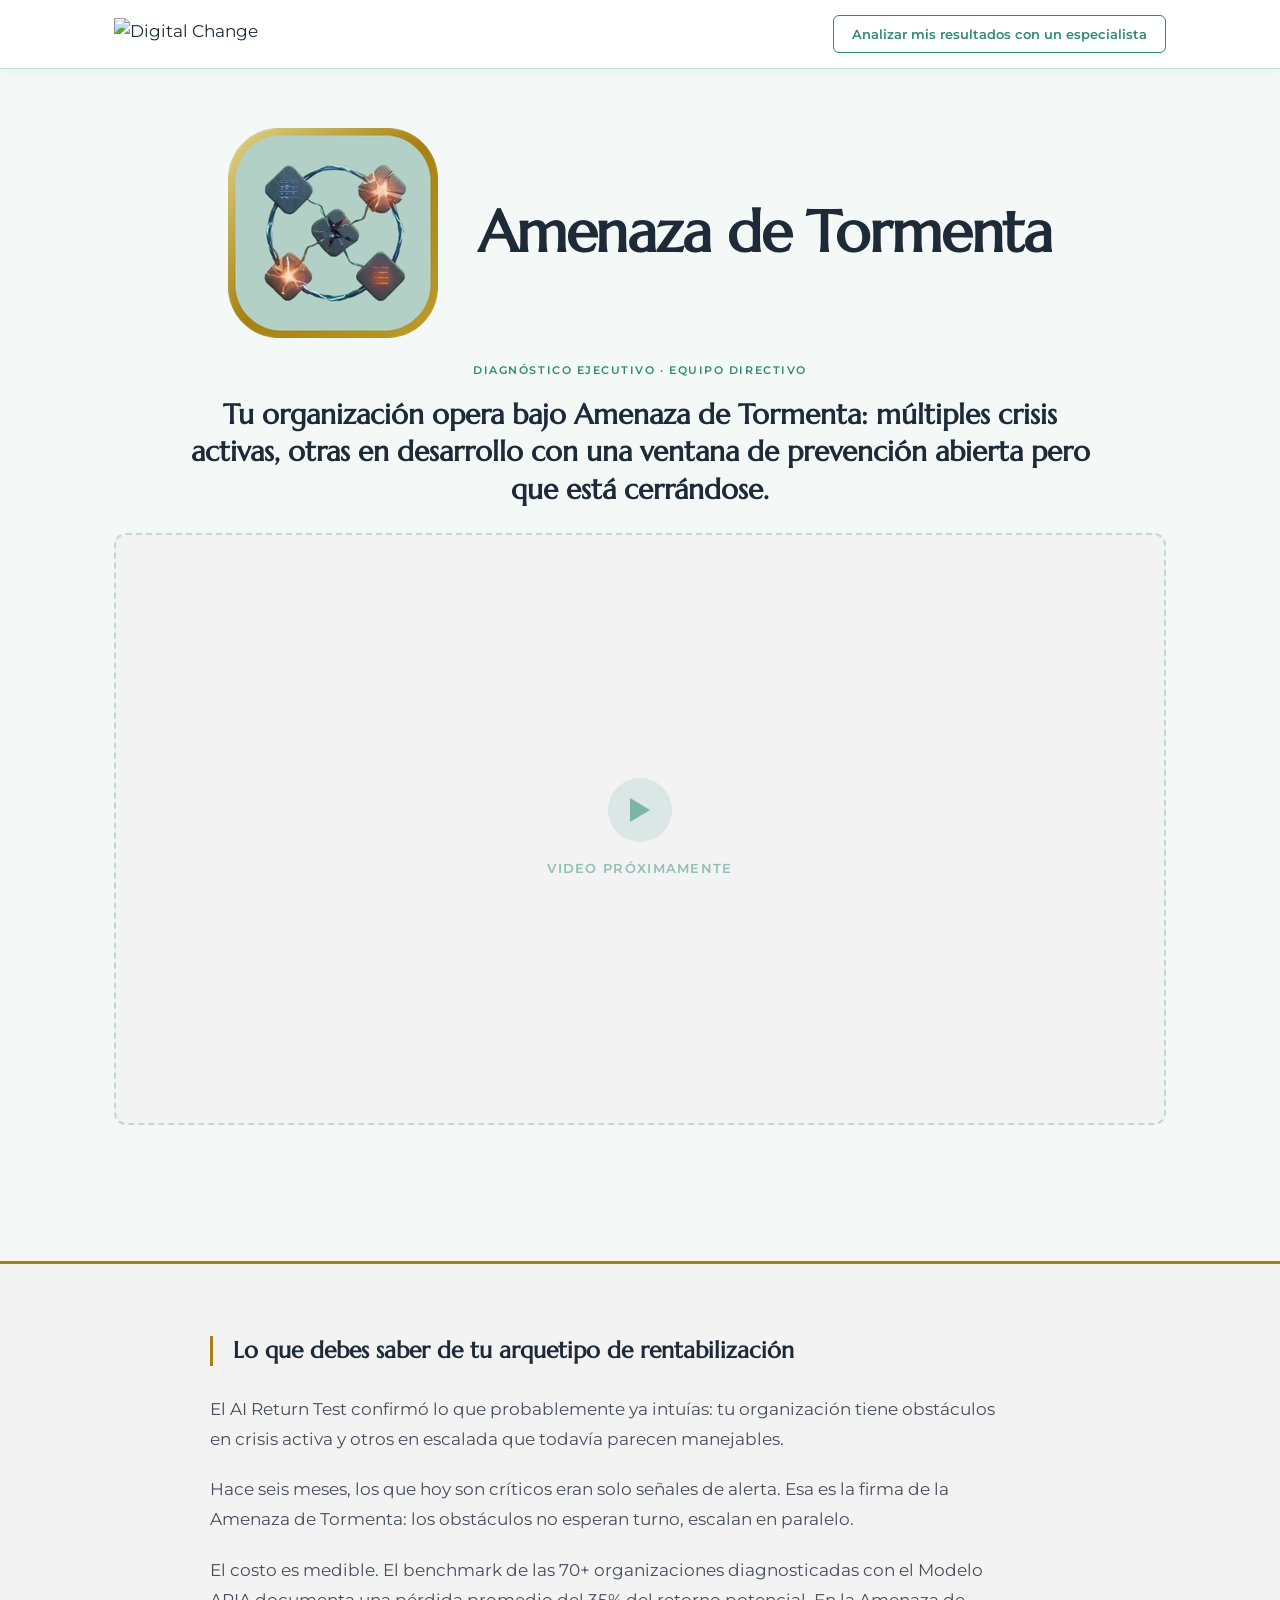
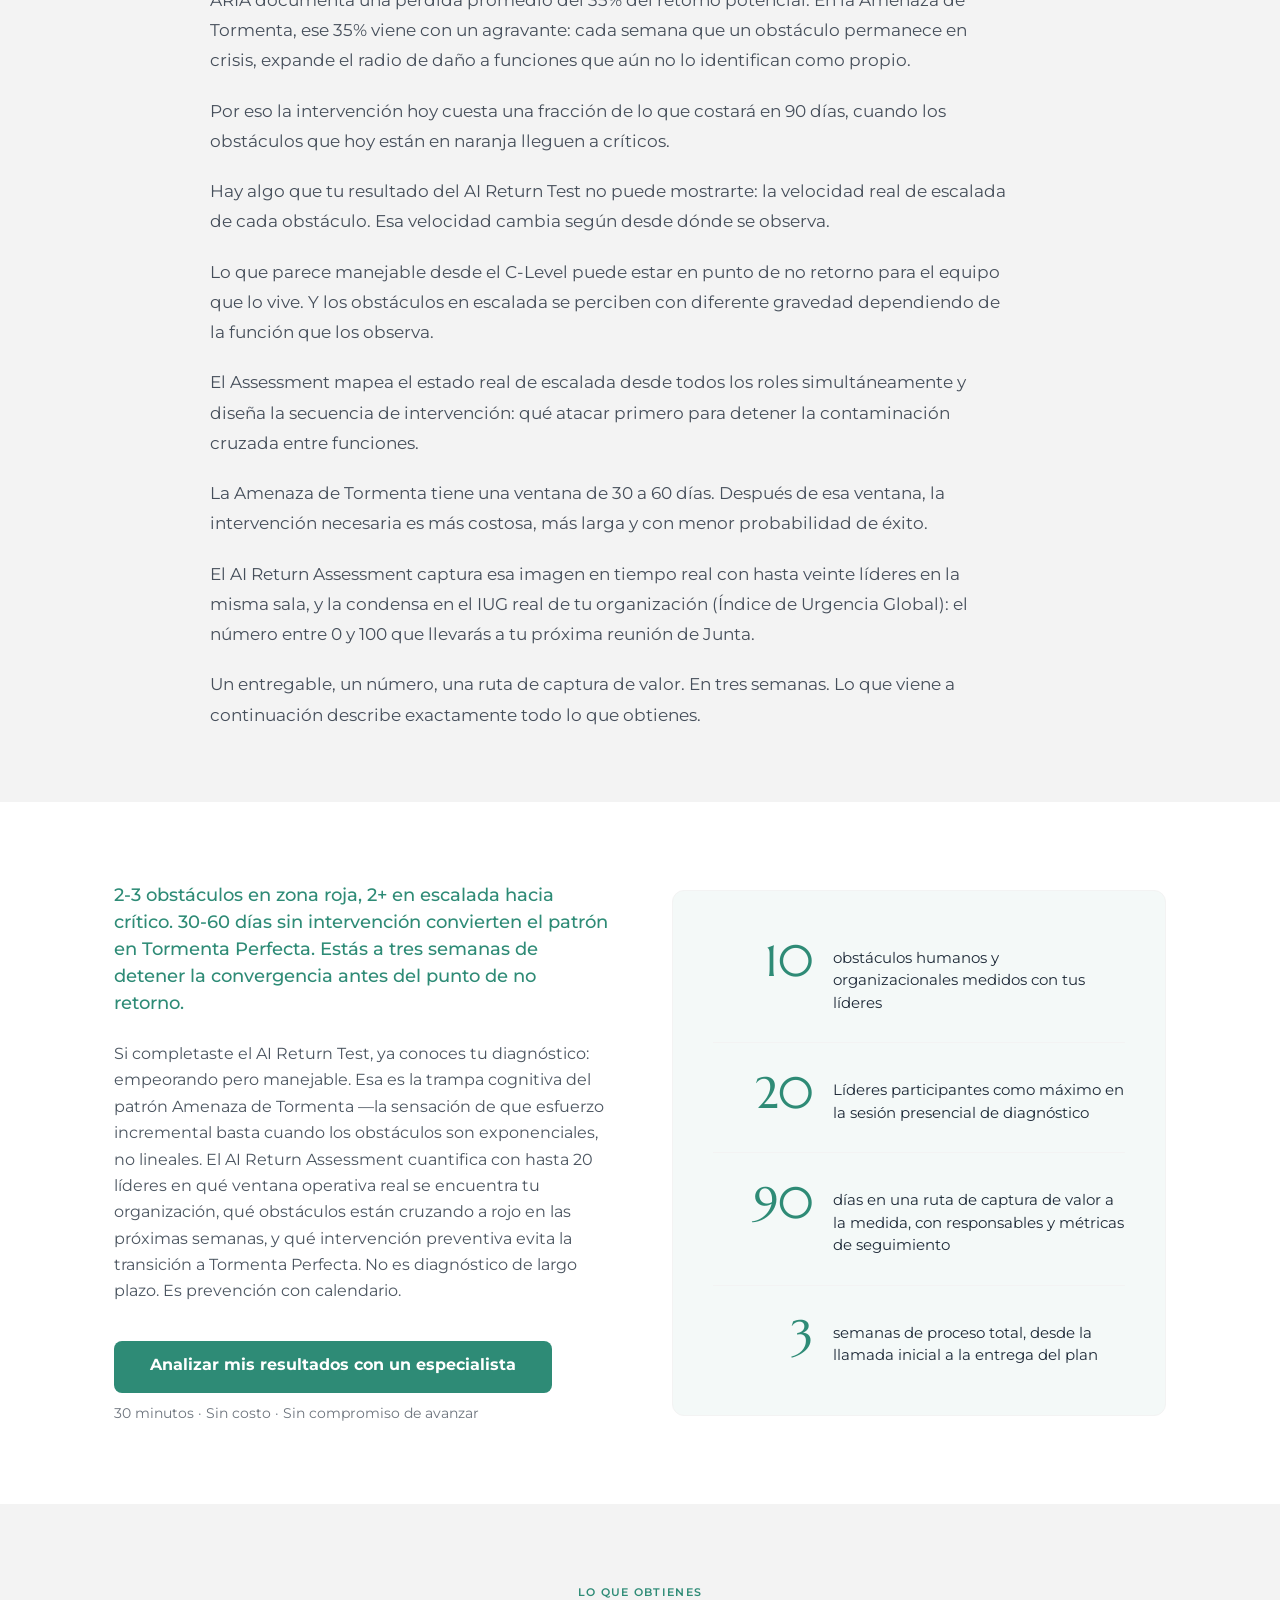
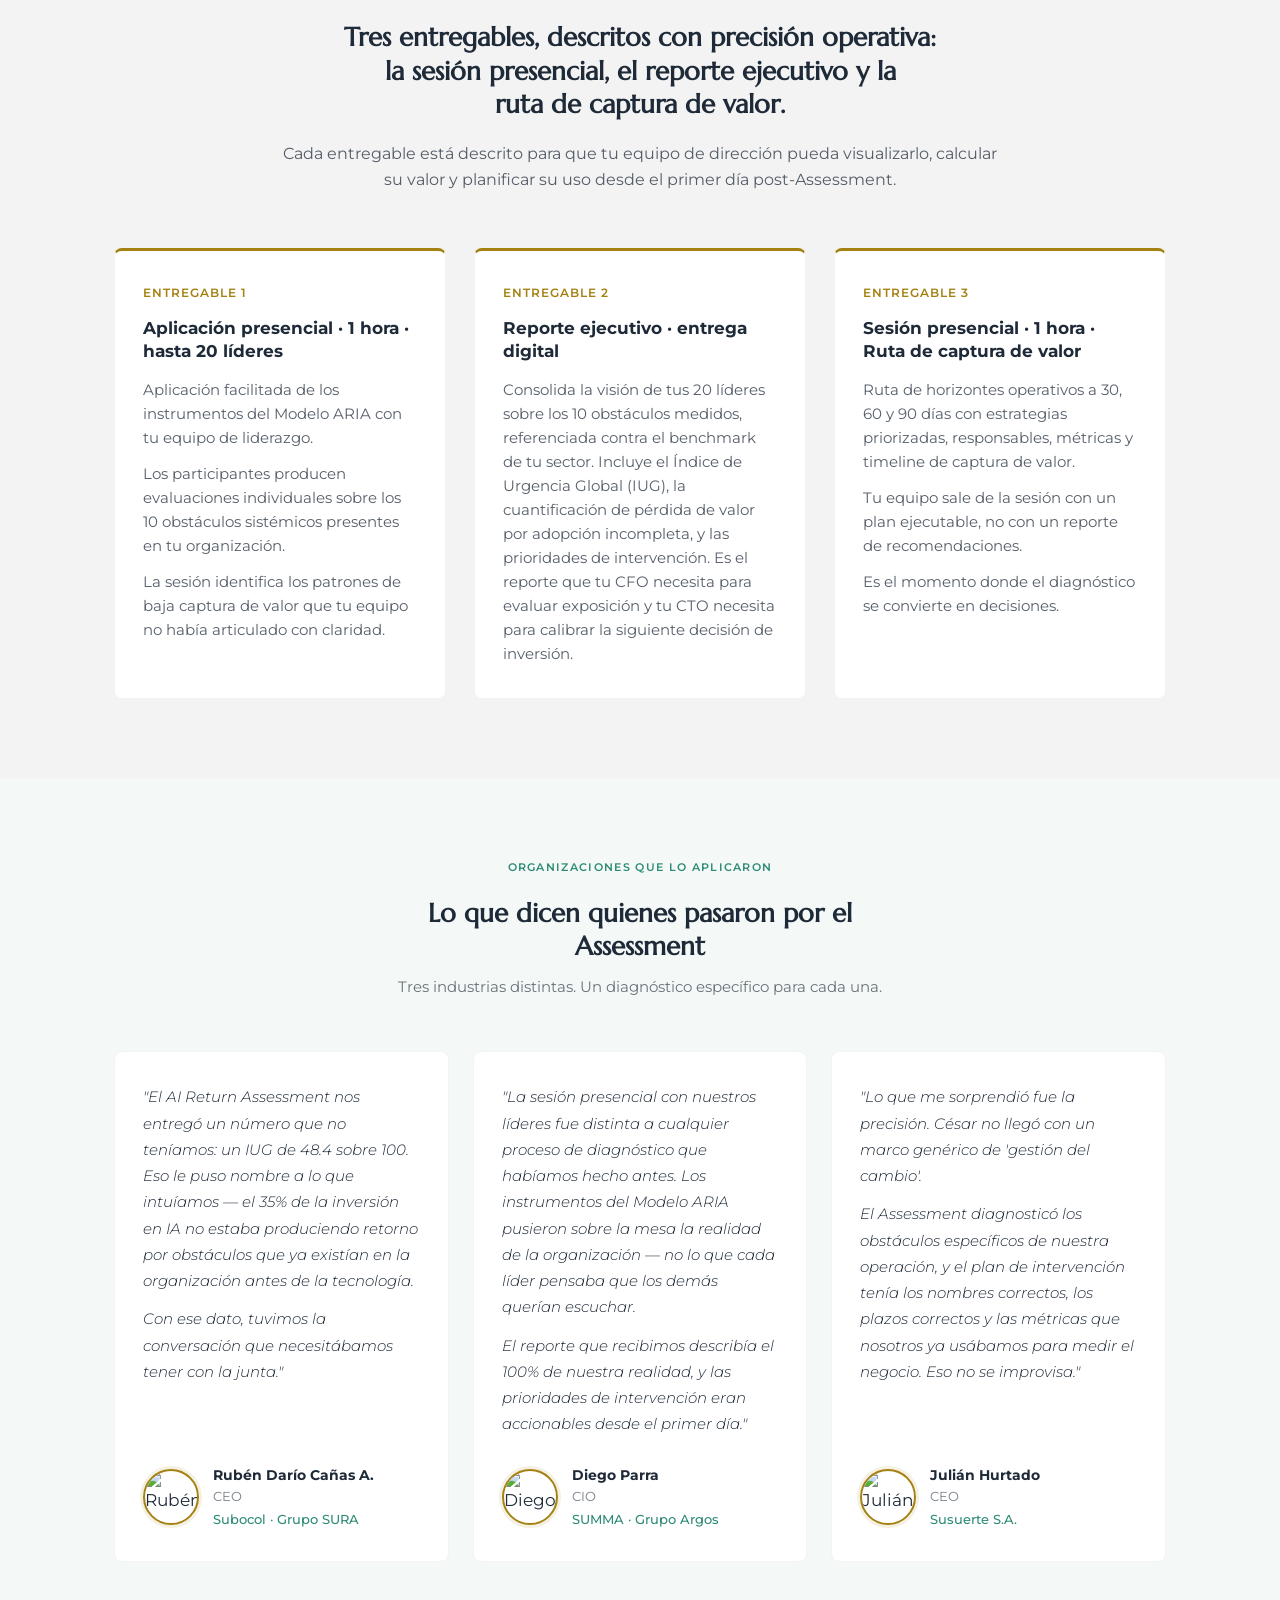
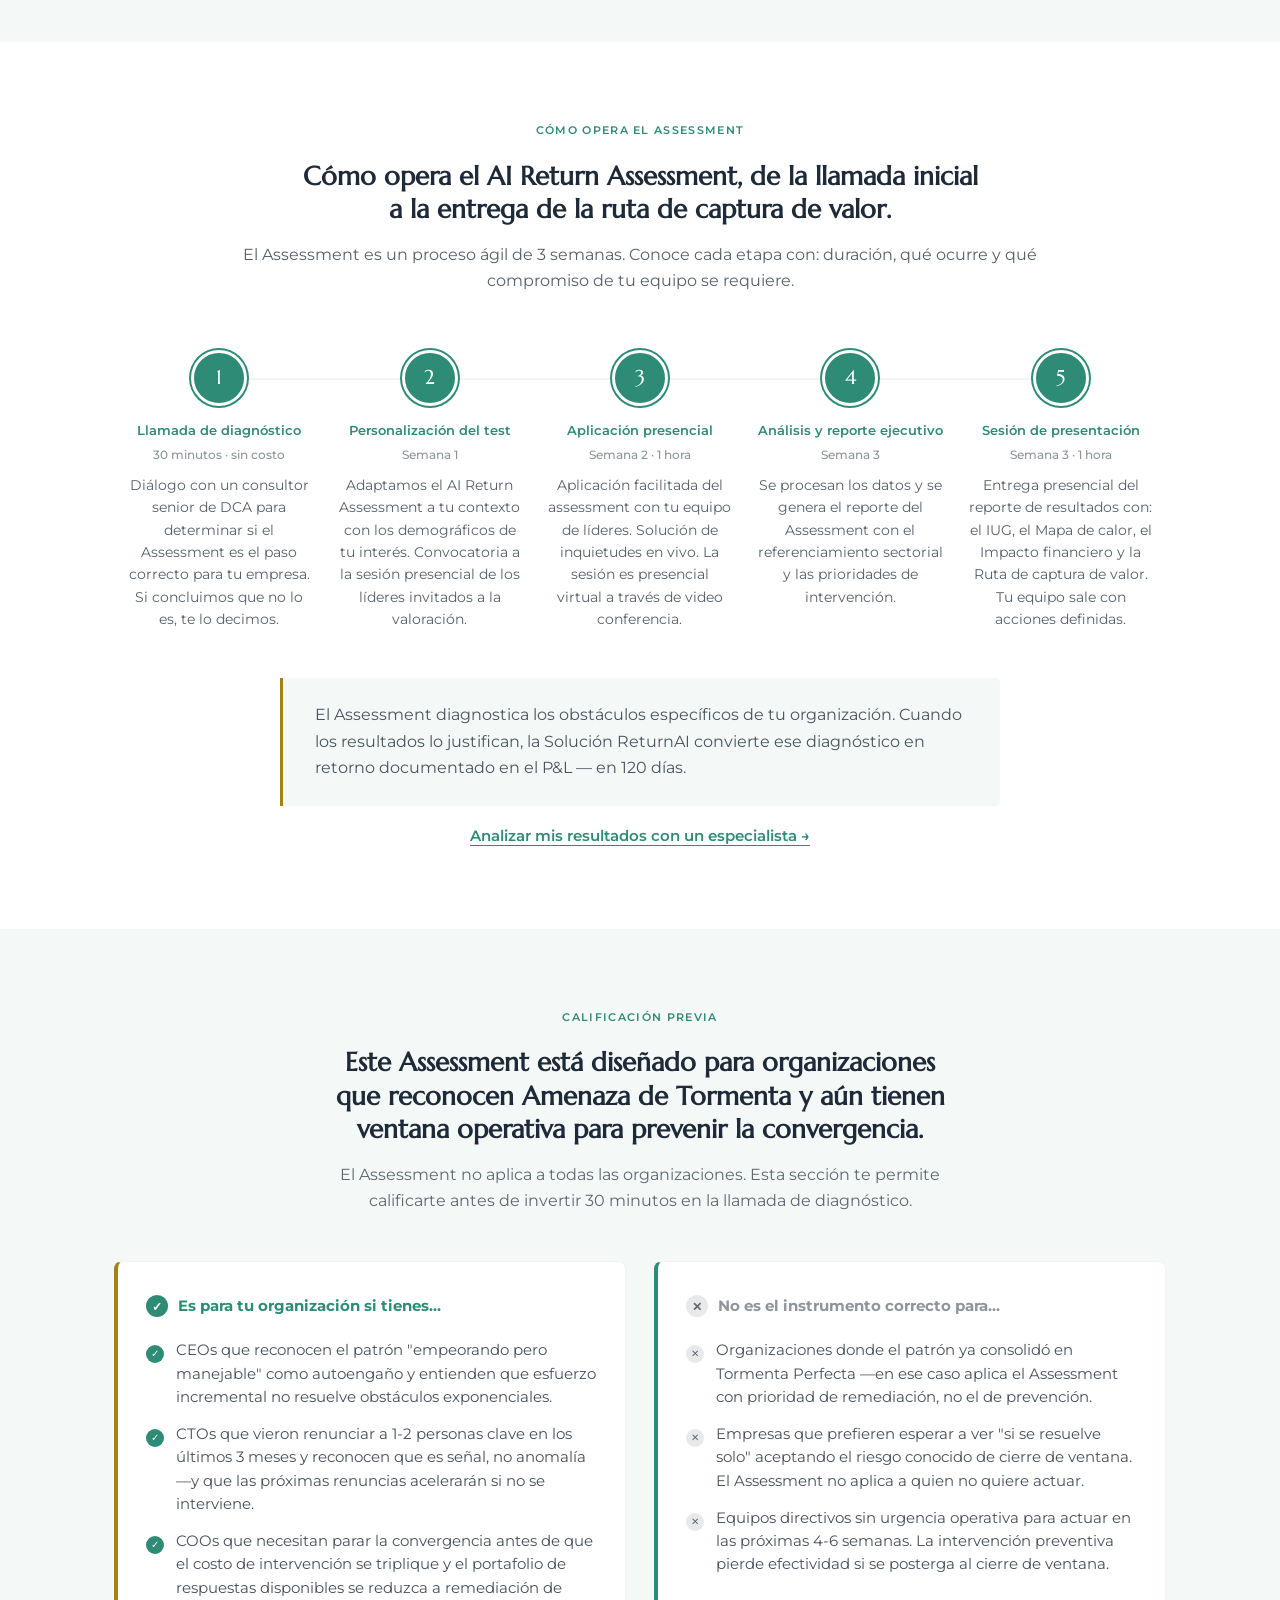
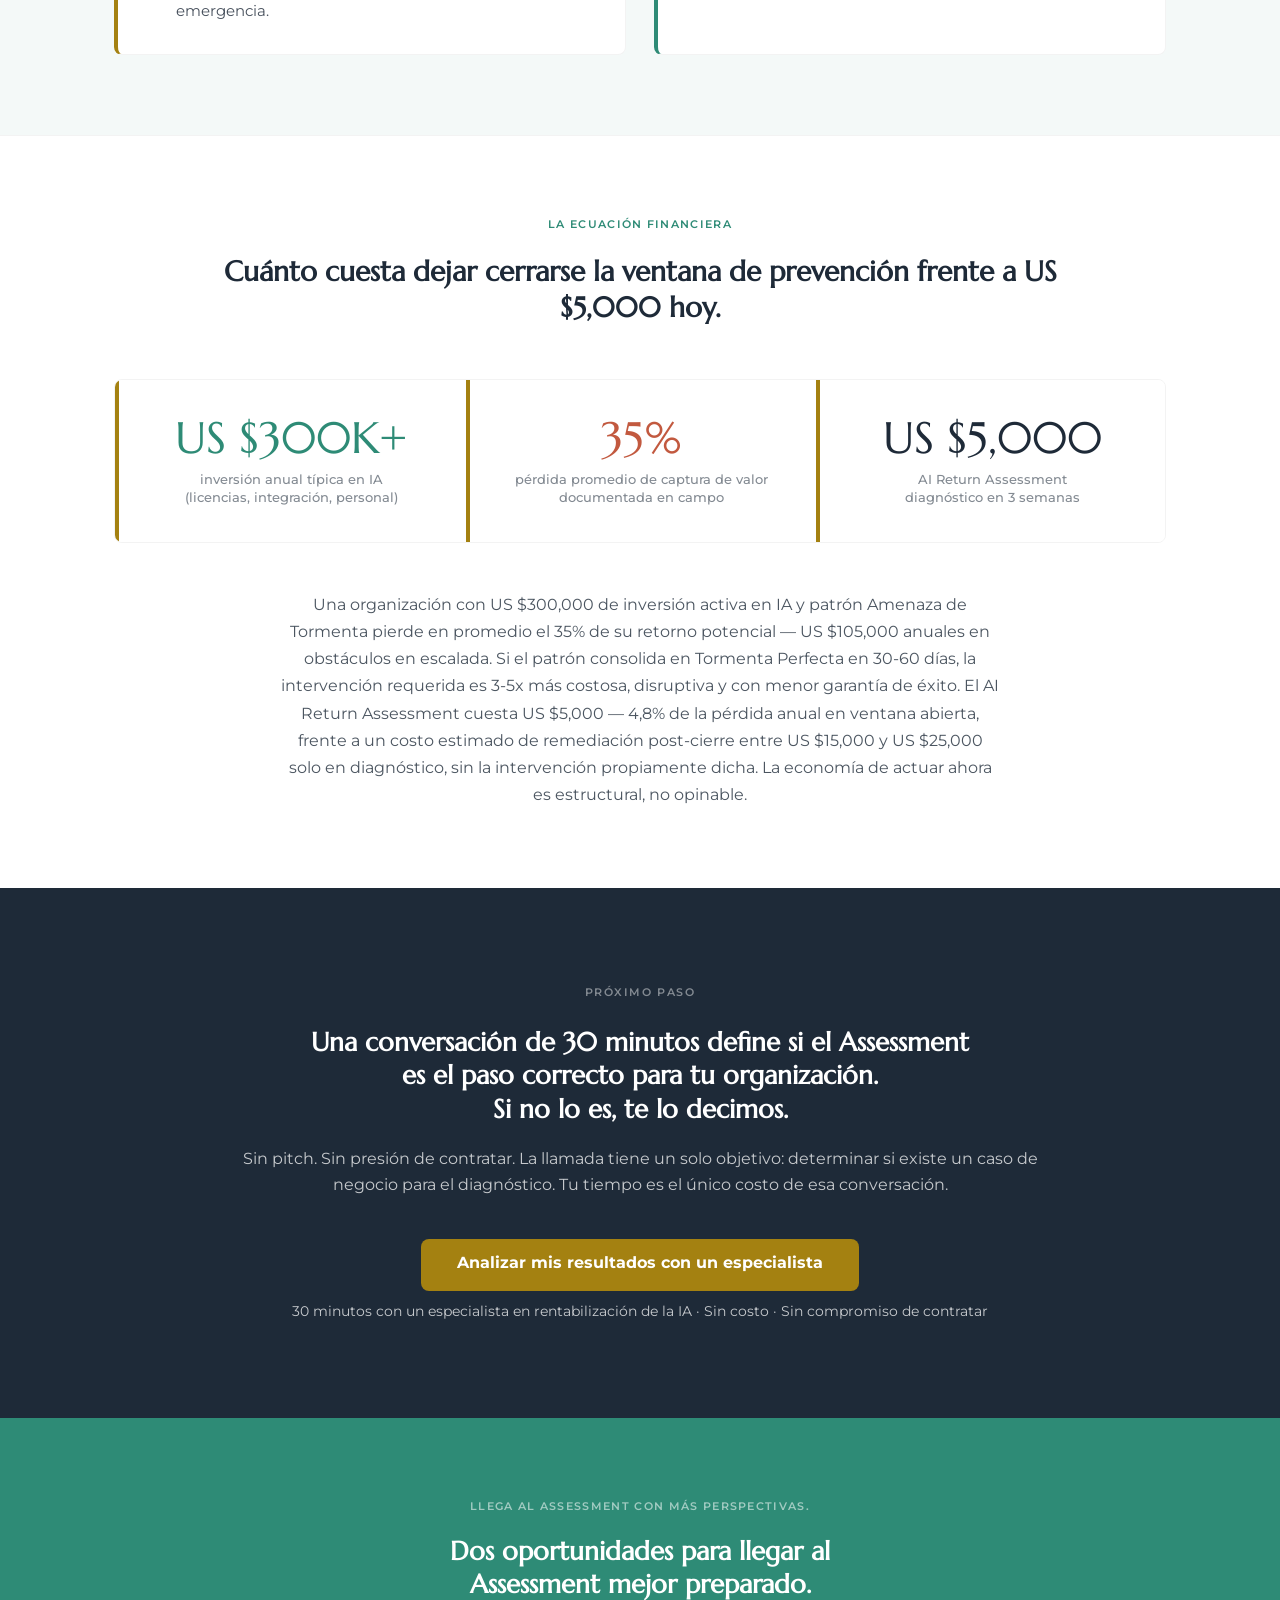
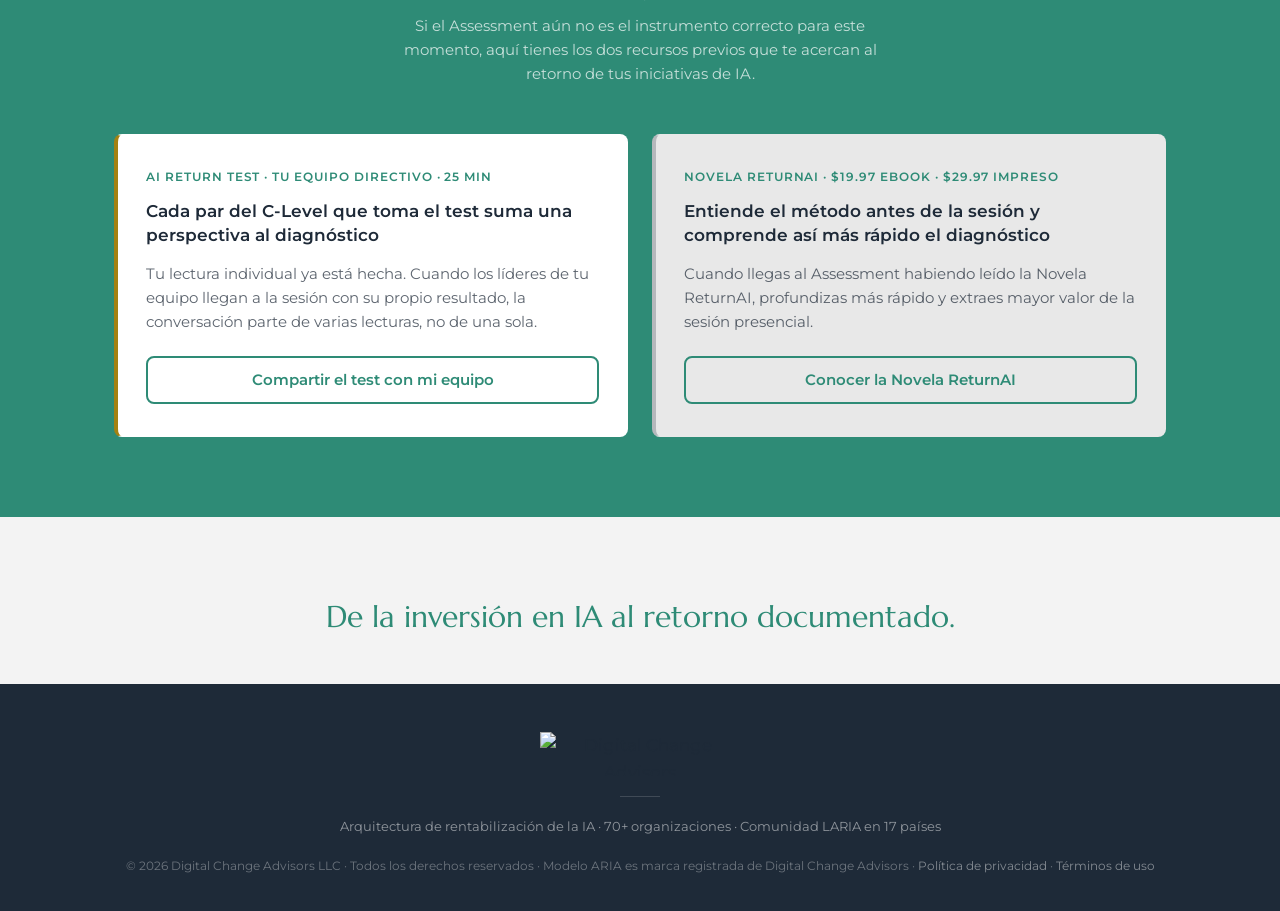
==== commit 8492e41f: "ARA amenaza-de-tormenta: #arquetipo-contexto final patrón v3 + hero-sub frame 'Estás a tres semanas " ====
--- a/ara/amenaza-de-tormenta/index.html
+++ b/ara/amenaza-de-tormenta/index.html
@@ -43,7 +43,7 @@
 
     <!-- FILA 2 · H2: título descriptivo (ancho completo · centrado) -->
     <span class="hero-overtitle hero-overtitle--centered">Diagnóstico ejecutivo · Equipo directivo</span>
-    <h2 class="hero-title ara-reveal">Tu organización opera bajo Amenaza de Tormenta: múltiples crisis activas, múltiples crisis en formación, ventana de prevención abierta pero cerrándose.</h2>
+    <h2 class="hero-title ara-reveal">Tu organización opera bajo Amenaza de Tormenta: múltiples crisis activas, otras en desarrollo con una ventana de prevención abierta pero que está cerrándose.</h2>
 
     <!-- VIDEO PLACEHOLDER (video único por landing — pendiente de producción) -->
     <div class="hero-video-placeholder">
@@ -69,9 +69,16 @@
     <div class="arquetipo-ctx">
       <h2 class="arquetipo-ctx__title">Lo que debes saber de tu arquetipo de rentabilización</h2>
       <div class="arquetipo-ctx__body">
-        <p>La Amenaza de Tormenta tiene una característica que define su urgencia: en este momento, tu organización tiene obstáculos en crisis activa y otros en escalada que todavía parecen manejables. Hace seis meses, los que hoy son críticos eran solo señales de alerta. El benchmark del 35% aplica aquí con un agravante: cada semana que un obstáculo permanece en crisis, expande el radio de daño a funciones que aún no lo identifican como propio. La intervención hoy cuesta una fracción de lo que costará en 90 días cuando los obstáculos en naranja lleguen a críticos.</p>
-        <p>Lo que el diagnóstico individual no puede mostrar: la velocidad de escalada de cada obstáculo es diferente dependiendo de desde dónde se observa. Lo que parece manejable desde el C-Level puede estar en punto de no retorno para el equipo que lo vive. El Assessment mapea el estado real de escalada desde todos los roles simultáneamente y diseña la secuencia de intervención óptima — qué atacar primero para detener la contaminación cruzada entre funciones.</p>
-        <p>La Amenaza de Tormenta tiene una ventana de 30 a 60 días. Después de esa ventana, la intervención necesaria es más costosa, más larga y con menor probabilidad de éxito. Los obstáculos que hoy están en naranja se perciben con diferente gravedad dependiendo de la función que los observa — por eso el Assessment captura la imagen en tiempo real con todos los actores del equipo directivo en la sala.</p>
+        <p>El AI Return Test confirmó lo que probablemente ya intuías: tu organización tiene obstáculos en crisis activa y otros en escalada que todavía parecen manejables.</p>
+        <p>Hace seis meses, los que hoy son críticos eran solo señales de alerta. Esa es la firma de la Amenaza de Tormenta: los obstáculos no esperan turno, escalan en paralelo.</p>
+        <p>El costo es medible. El benchmark de las 70+ organizaciones diagnosticadas con el Modelo ARIA documenta una pérdida promedio del 35% del retorno potencial. En la Amenaza de Tormenta, ese 35% viene con un agravante: cada semana que un obstáculo permanece en crisis, expande el radio de daño a funciones que aún no lo identifican como propio.</p>
+        <p>Por eso la intervención hoy cuesta una fracción de lo que costará en 90 días, cuando los obstáculos que hoy están en naranja lleguen a críticos.</p>
+        <p>Hay algo que tu resultado del AI Return Test no puede mostrarte: la velocidad real de escalada de cada obstáculo. Esa velocidad cambia según desde dónde se observa.</p>
+        <p>Lo que parece manejable desde el C-Level puede estar en punto de no retorno para el equipo que lo vive. Y los obstáculos en escalada se perciben con diferente gravedad dependiendo de la función que los observa.</p>
+        <p>El Assessment mapea el estado real de escalada desde todos los roles simultáneamente y diseña la secuencia de intervención: qué atacar primero para detener la contaminación cruzada entre funciones.</p>
+        <p>La Amenaza de Tormenta tiene una ventana de 30 a 60 días. Después de esa ventana, la intervención necesaria es más costosa, más larga y con menor probabilidad de éxito.</p>
+        <p>El AI Return Assessment captura esa imagen en tiempo real con hasta veinte líderes en la misma sala, y la condensa en el IUG real de tu organización (Índice de Urgencia Global): el número entre 0 y 100 que llevarás a tu próxima reunión de Junta.</p>
+        <p>Un entregable, un número, una ruta de captura de valor. En tres semanas. Lo que viene a continuación describe exactamente todo lo que obtienes.</p>
       </div>
     </div>
   </div>
@@ -85,7 +92,7 @@
   <div class="container">
     <div class="hero-grid">
       <div class="hero-copy">
-        <p class="hero-sub">2-3 obstáculos en zona roja, 2+ en escalada hacia crítico. 30-60 días sin intervención convierten el patrón en Tormenta Perfecta. Tres semanas para detener la convergencia antes del punto de no retorno.</p>
+        <p class="hero-sub">2-3 obstáculos en zona roja, 2+ en escalada hacia crítico. 30-60 días sin intervención convierten el patrón en Tormenta Perfecta. Estás a tres semanas de detener la convergencia antes del punto de no retorno.</p>
         <p class="hero-body">Si completaste el AI Return Test, ya conoces tu diagnóstico: empeorando pero manejable. Esa es la trampa cognitiva del patrón Amenaza de Tormenta —la sensación de que esfuerzo incremental basta cuando los obstáculos son exponenciales, no lineales. El AI Return Assessment cuantifica con hasta 20 líderes en qué ventana operativa real se encuentra tu organización, qué obstáculos están cruzando a rojo en las próximas semanas, y qué intervención preventiva evita la transición a Tormenta Perfecta. No es diagnóstico de largo plazo. Es prevención con calendario.</p>
         <div class="cta-wrap">
           <a href="https://tidycal.com/pwgdigital/returnai" target="_blank" rel="noopener" class="btn-primary" style="display:inline-block;width:auto;">Analizar mis resultados con un especialista</a>
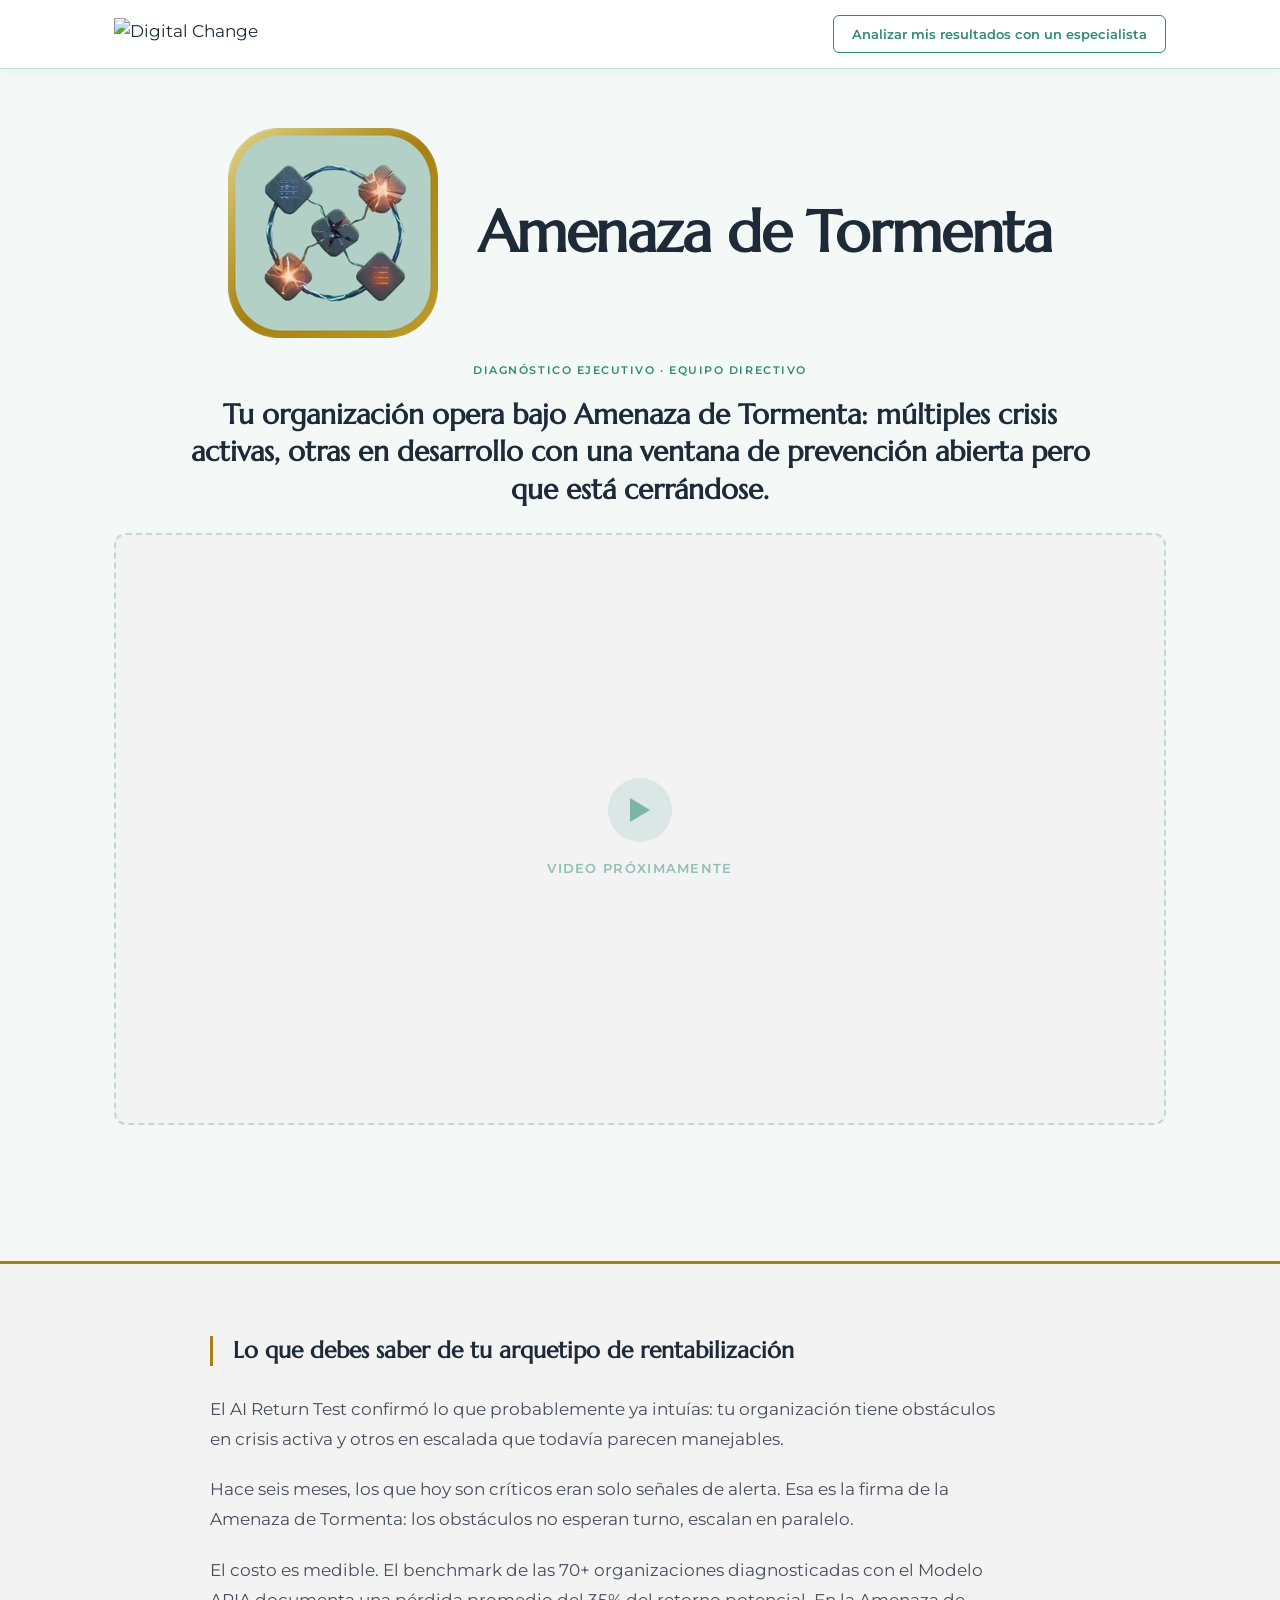
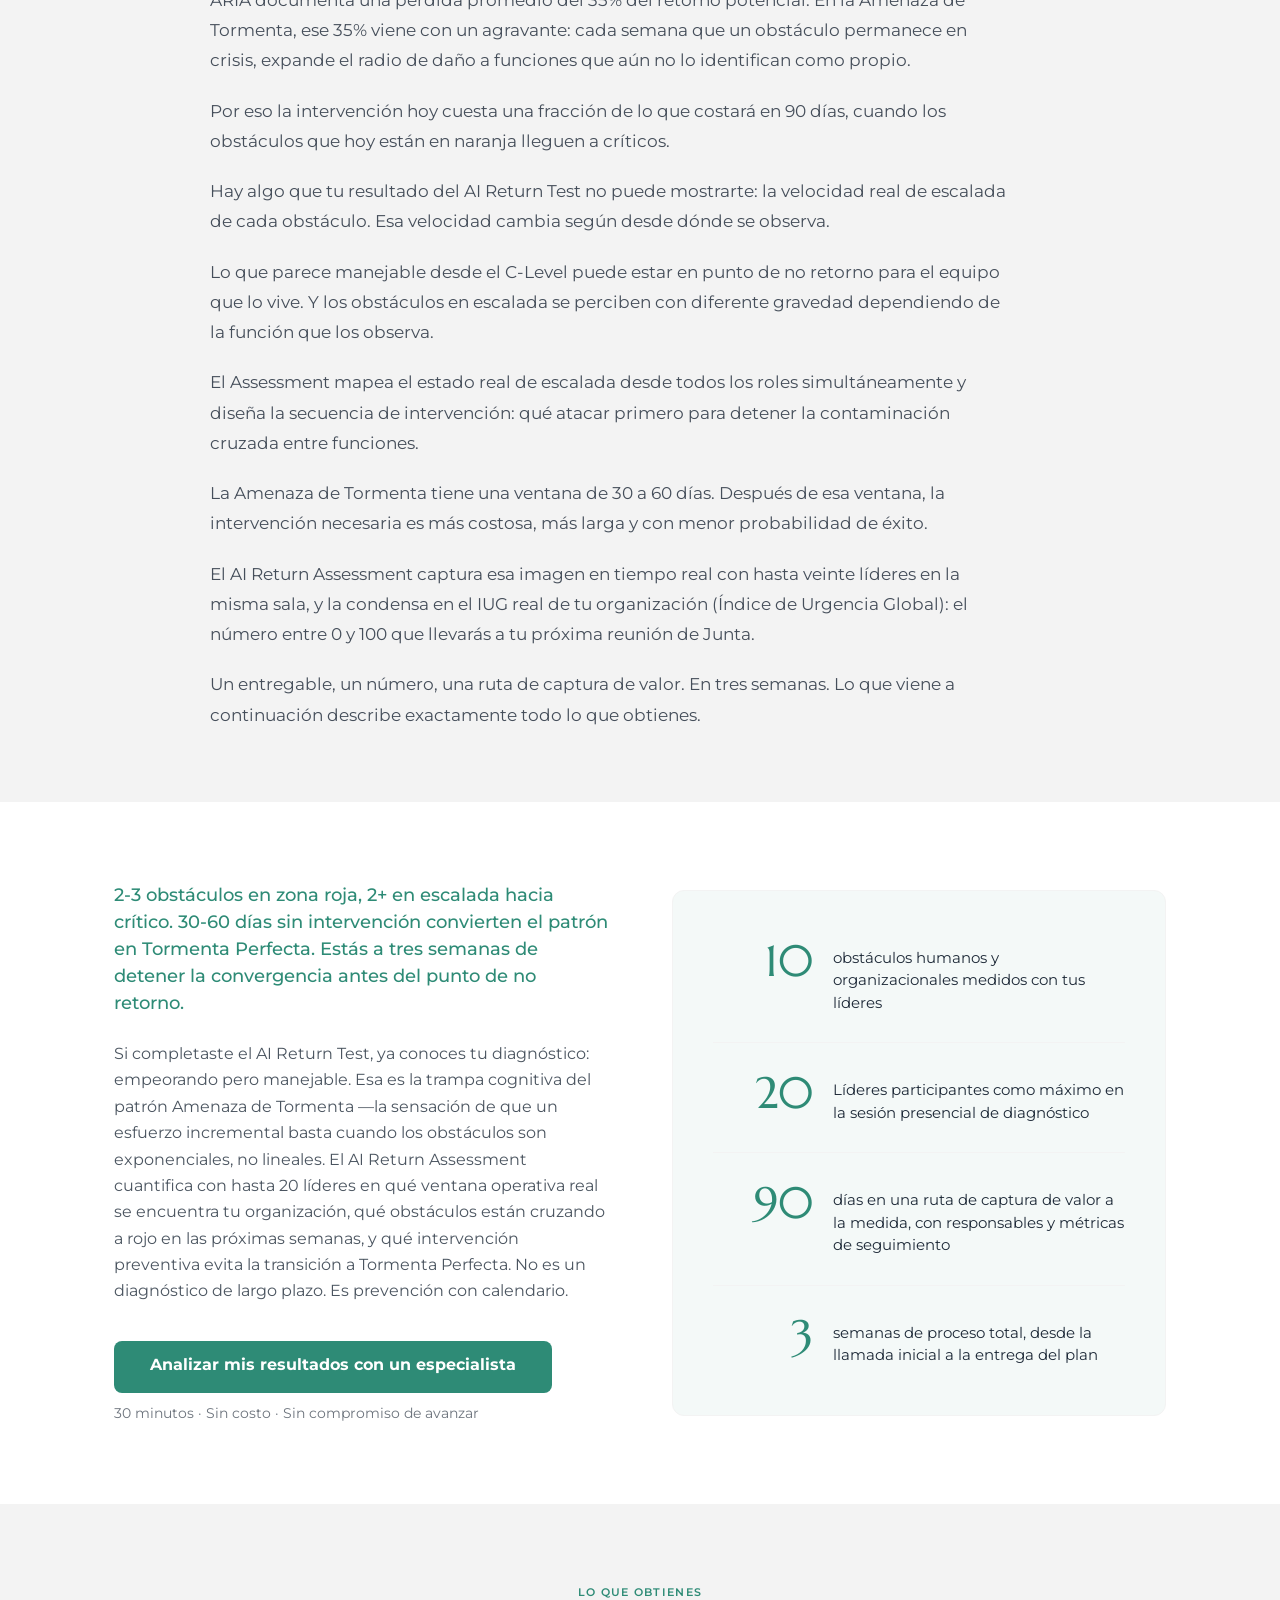
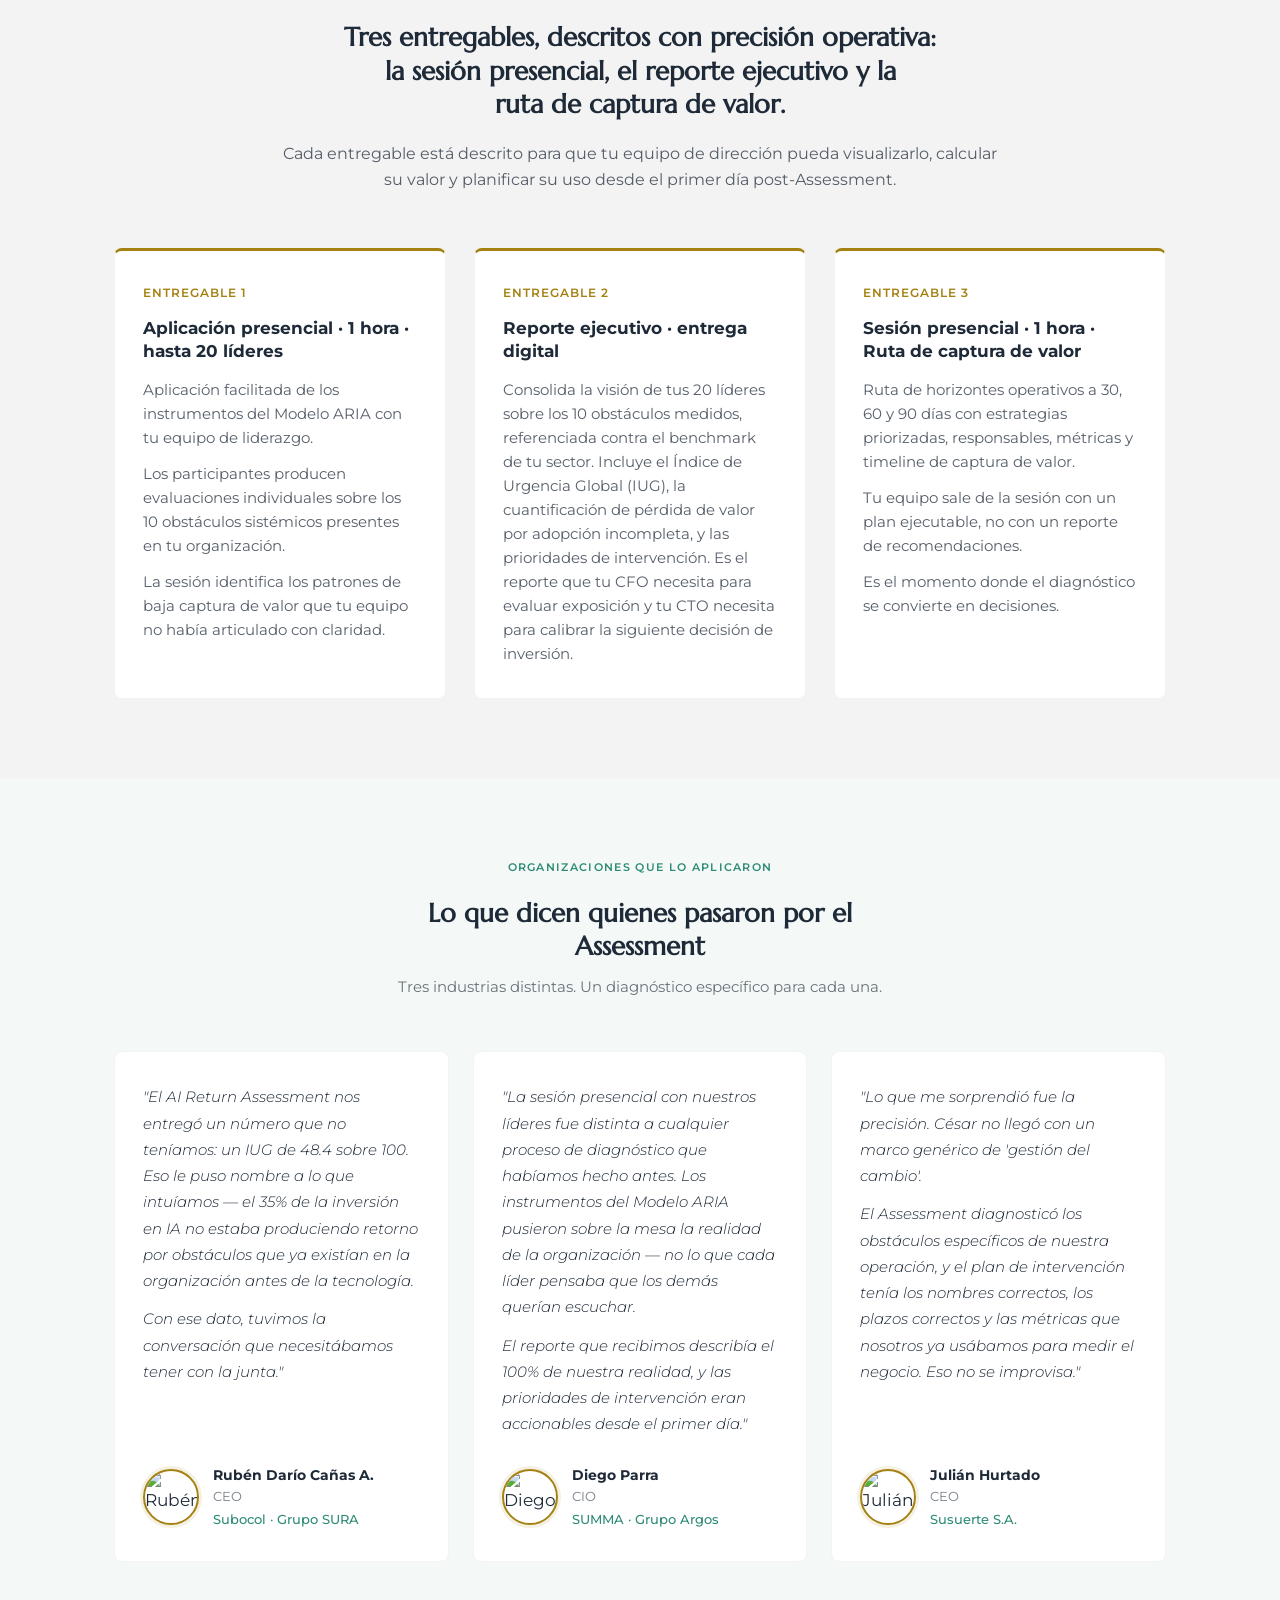
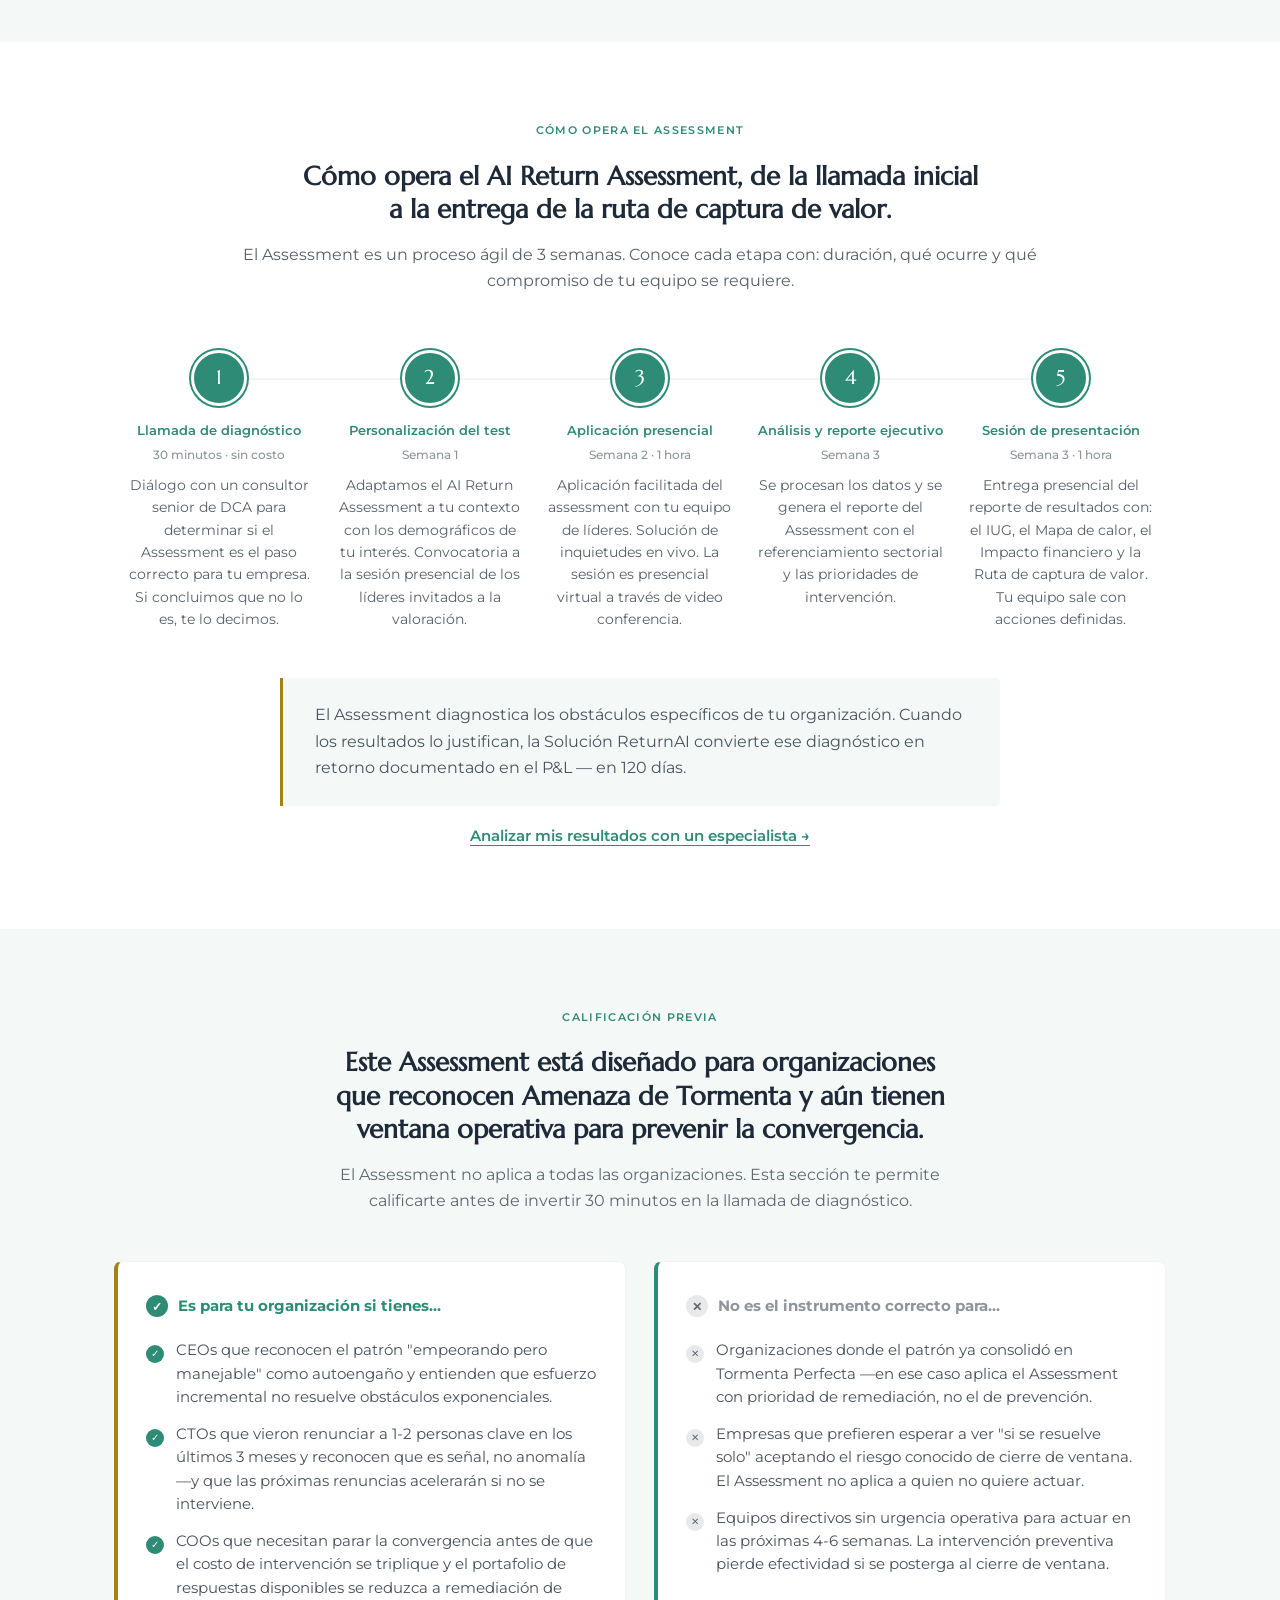
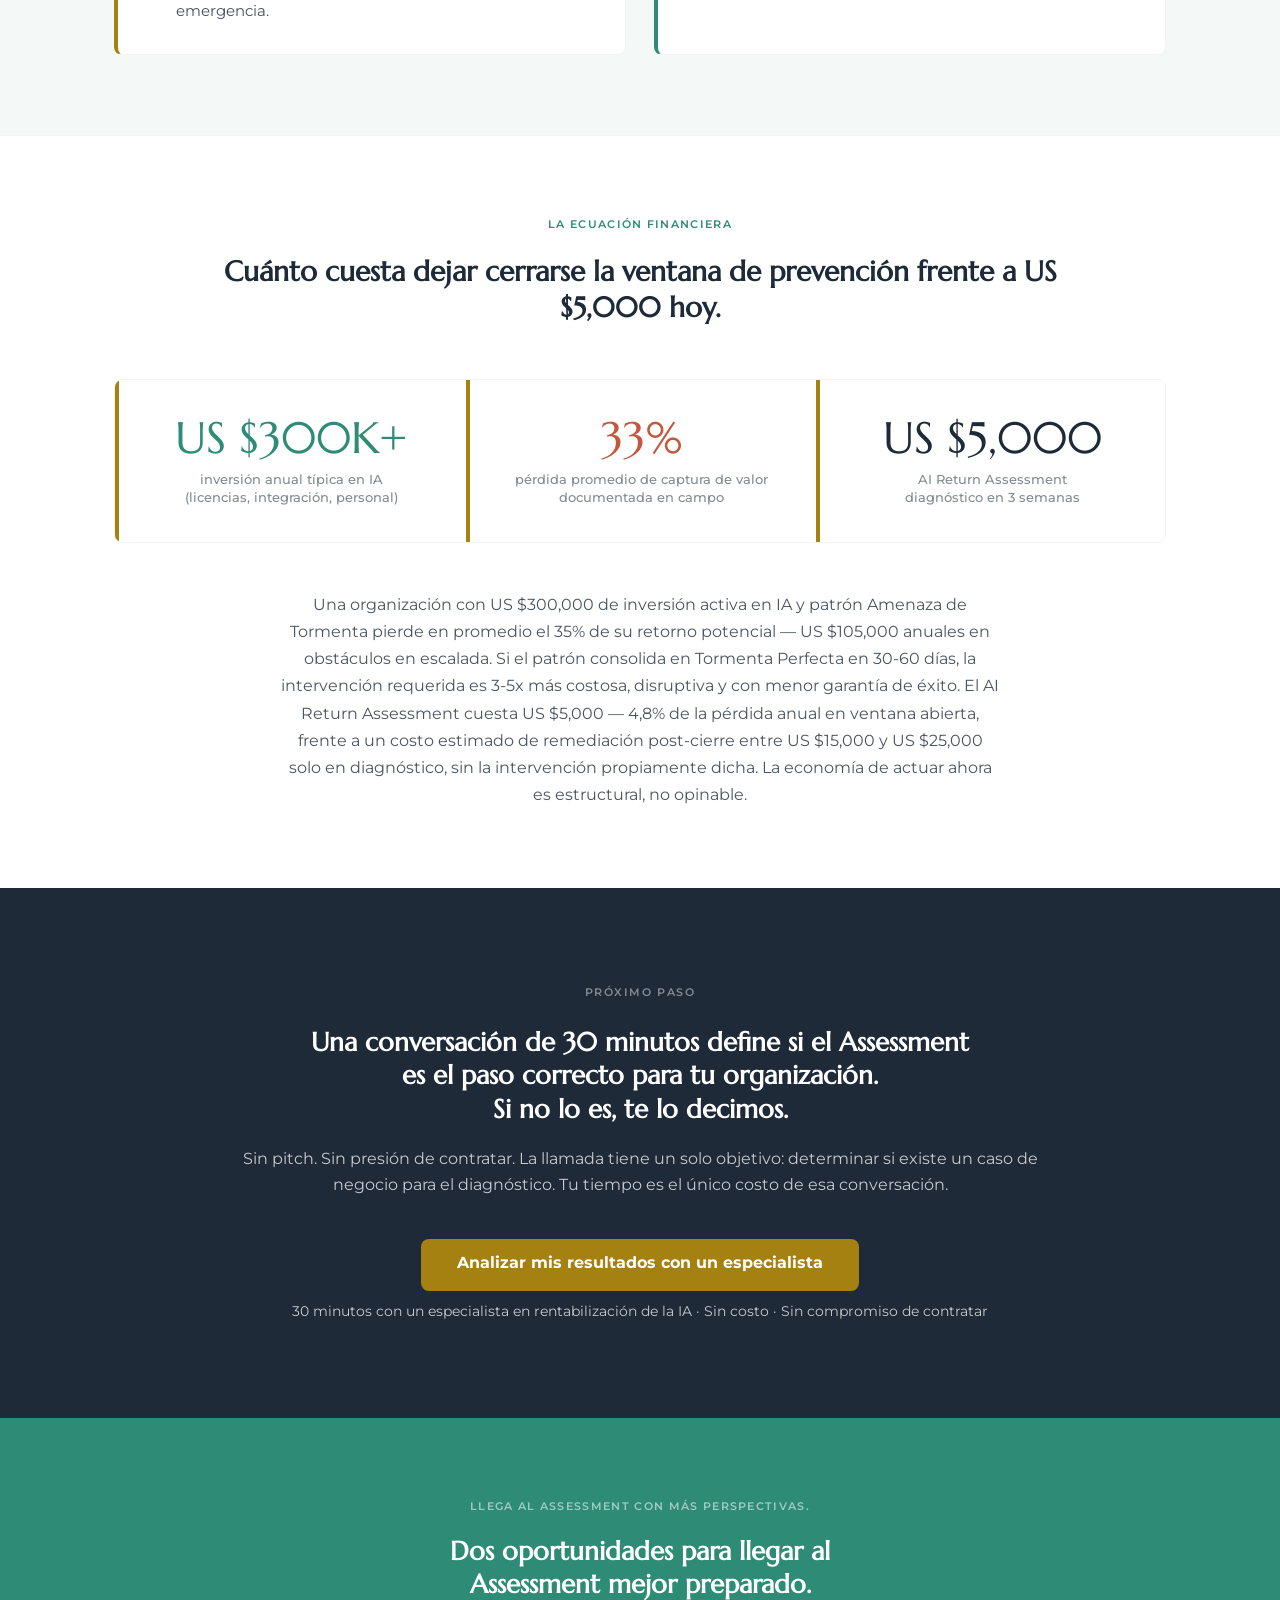
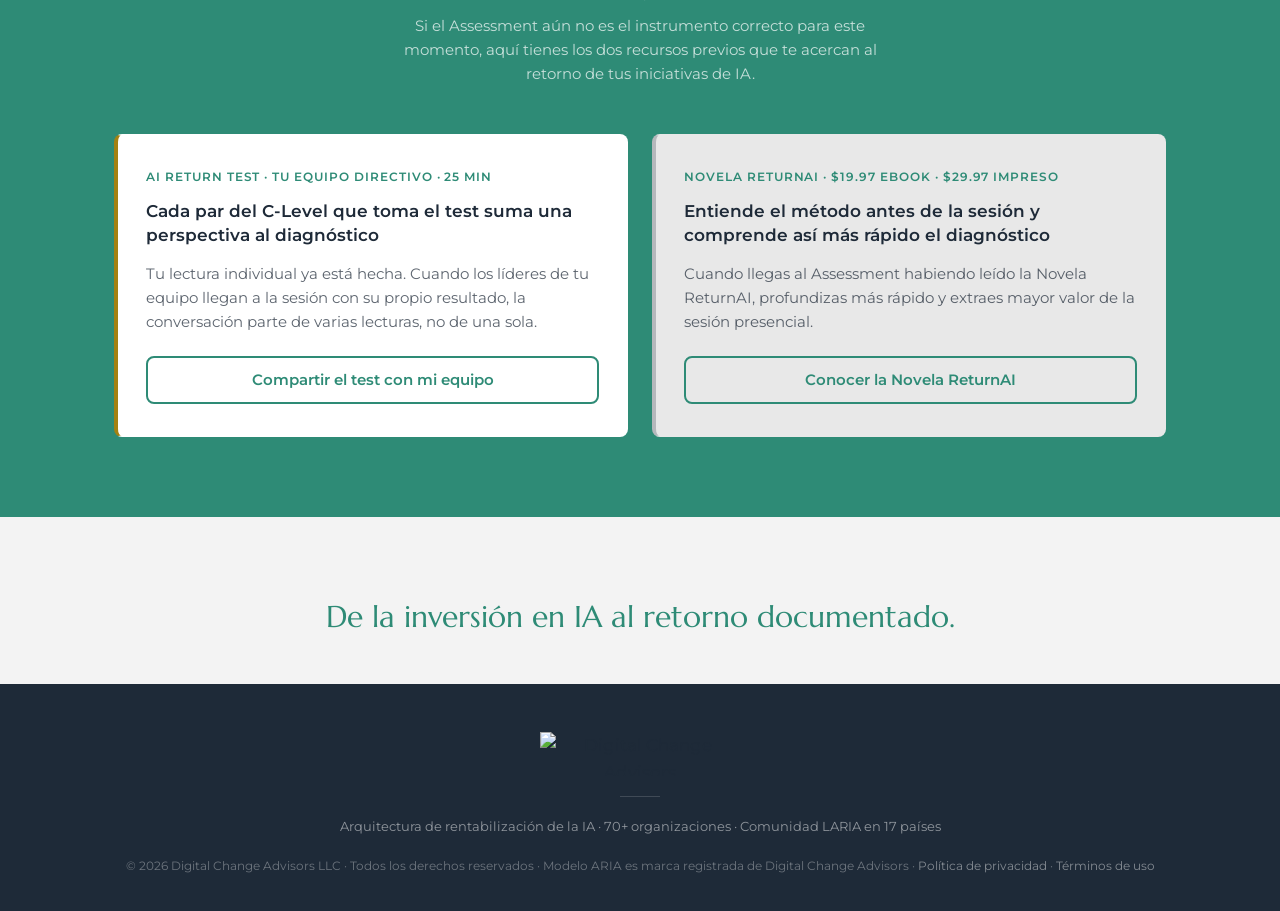
==== commit 4b9e44fb: "ARA amenaza-de-tormenta: hero-body — 'un esfuerzo incremental' + 'un diagnóstico de largo plazo' Co-" ====
--- a/ara/amenaza-de-tormenta/index.html
+++ b/ara/amenaza-de-tormenta/index.html
@@ -93,7 +93,7 @@
     <div class="hero-grid">
       <div class="hero-copy">
         <p class="hero-sub">2-3 obstáculos en zona roja, 2+ en escalada hacia crítico. 30-60 días sin intervención convierten el patrón en Tormenta Perfecta. Estás a tres semanas de detener la convergencia antes del punto de no retorno.</p>
-        <p class="hero-body">Si completaste el AI Return Test, ya conoces tu diagnóstico: empeorando pero manejable. Esa es la trampa cognitiva del patrón Amenaza de Tormenta —la sensación de que esfuerzo incremental basta cuando los obstáculos son exponenciales, no lineales. El AI Return Assessment cuantifica con hasta 20 líderes en qué ventana operativa real se encuentra tu organización, qué obstáculos están cruzando a rojo en las próximas semanas, y qué intervención preventiva evita la transición a Tormenta Perfecta. No es diagnóstico de largo plazo. Es prevención con calendario.</p>
+        <p class="hero-body">Si completaste el AI Return Test, ya conoces tu diagnóstico: empeorando pero manejable. Esa es la trampa cognitiva del patrón Amenaza de Tormenta —la sensación de que un esfuerzo incremental basta cuando los obstáculos son exponenciales, no lineales. El AI Return Assessment cuantifica con hasta 20 líderes en qué ventana operativa real se encuentra tu organización, qué obstáculos están cruzando a rojo en las próximas semanas, y qué intervención preventiva evita la transición a Tormenta Perfecta. No es un diagnóstico de largo plazo. Es prevención con calendario.</p>
         <div class="cta-wrap">
           <a href="https://tidycal.com/pwgdigital/returnai" target="_blank" rel="noopener" class="btn-primary" style="display:inline-block;width:auto;">Analizar mis resultados con un especialista</a>
           <span class="cta-support">30 minutos · Sin costo · Sin compromiso de avanzar</span>
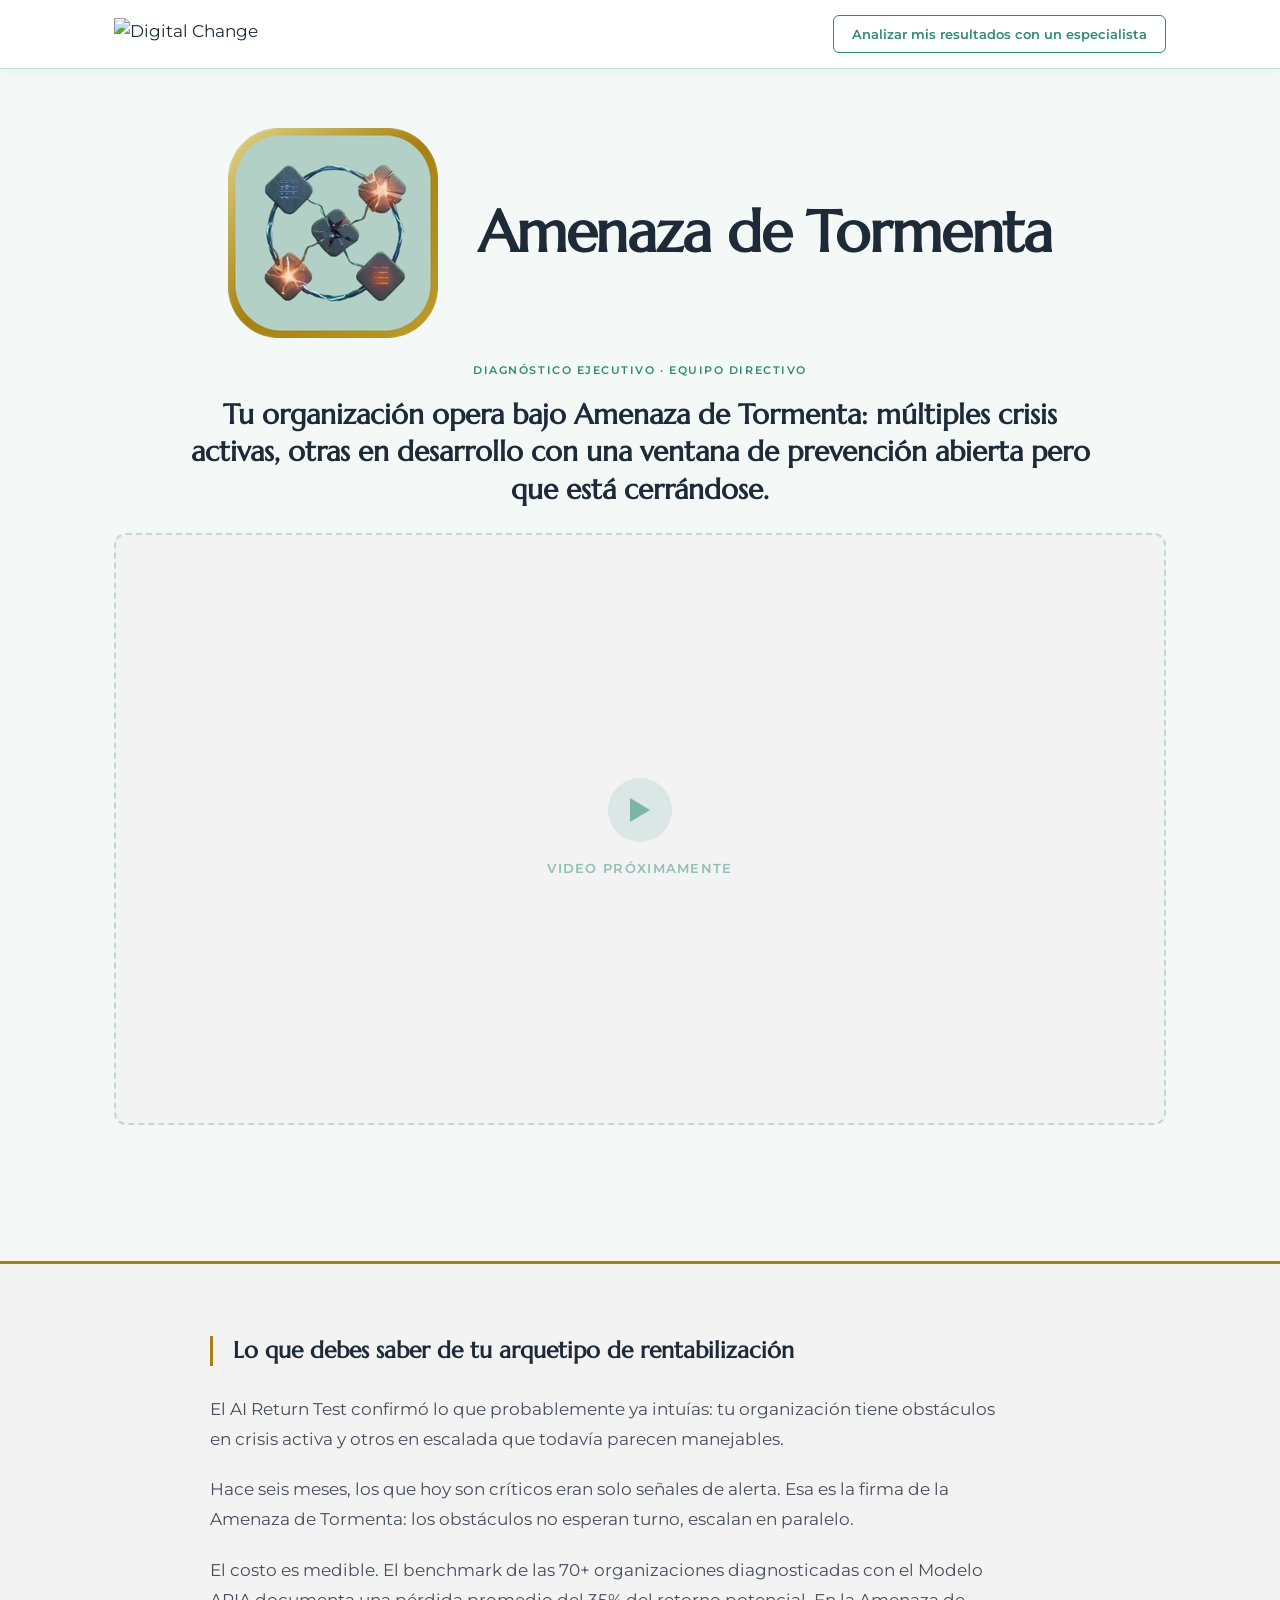
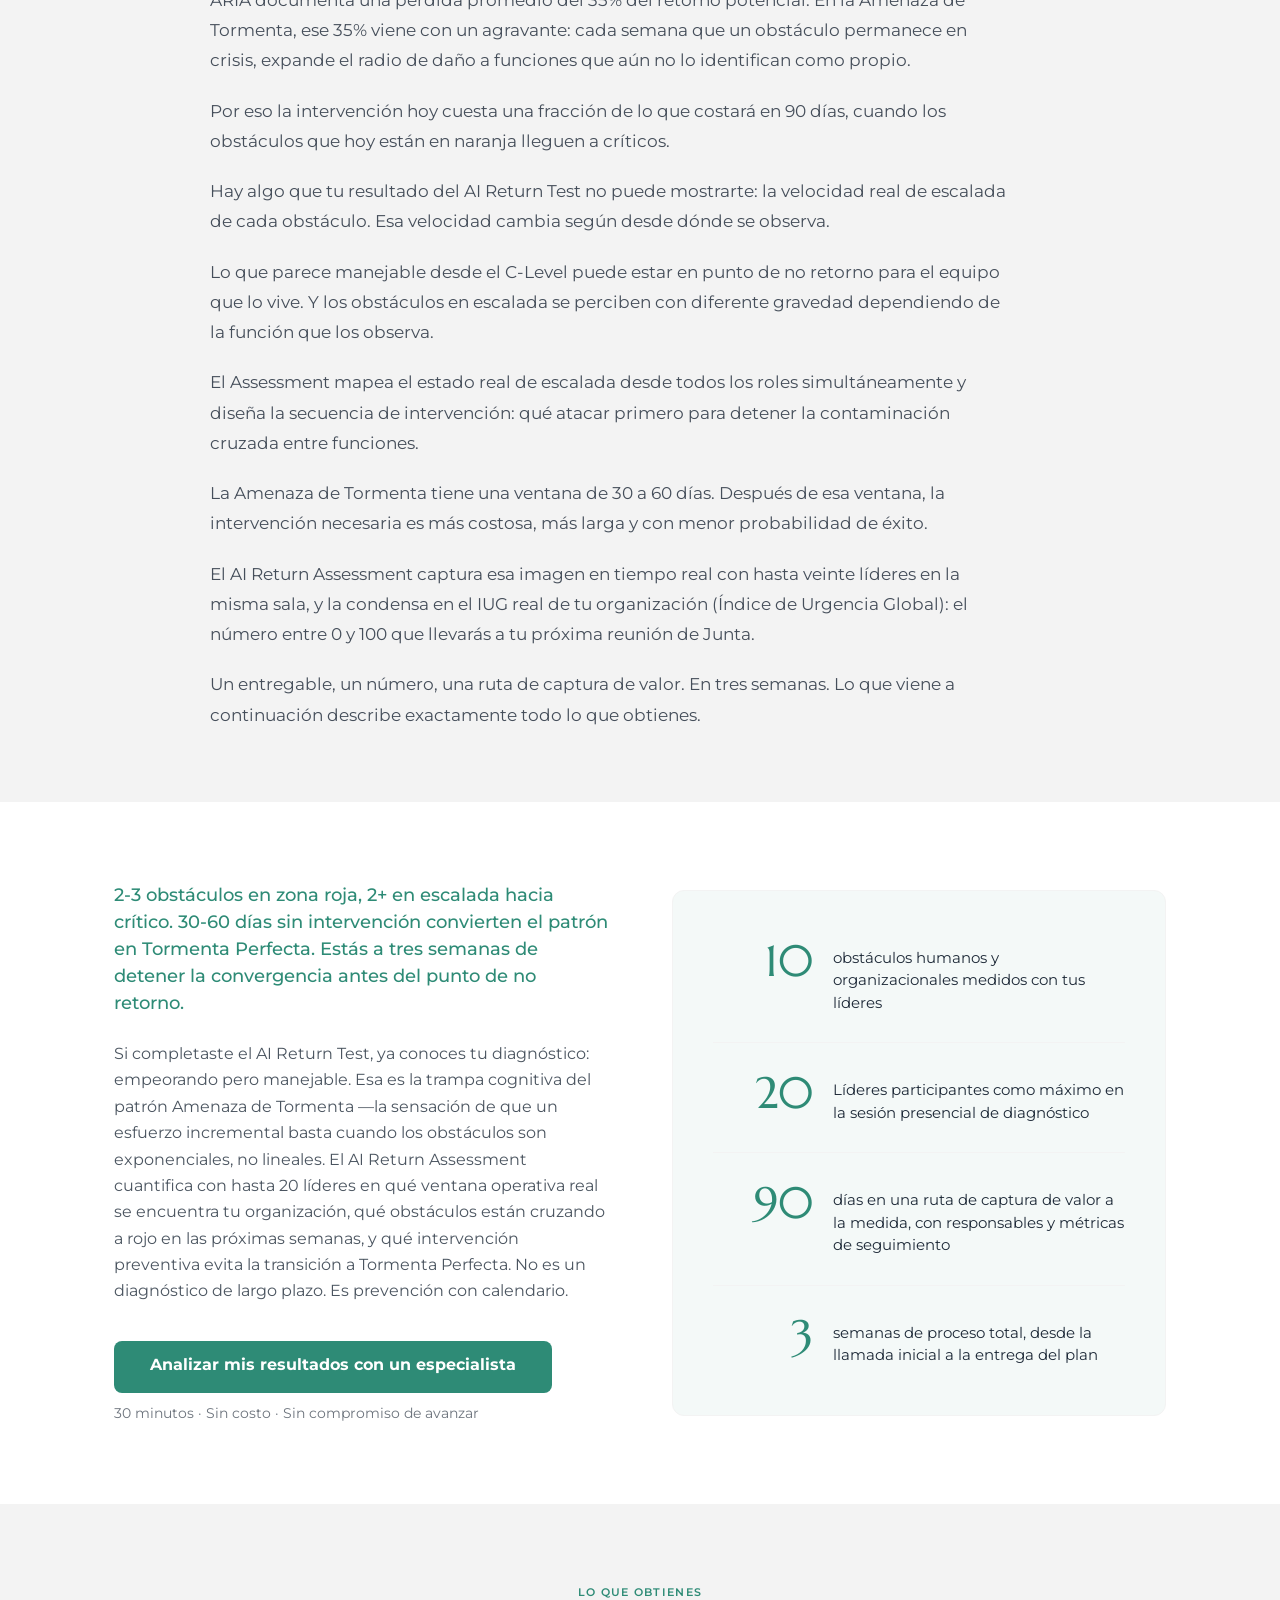
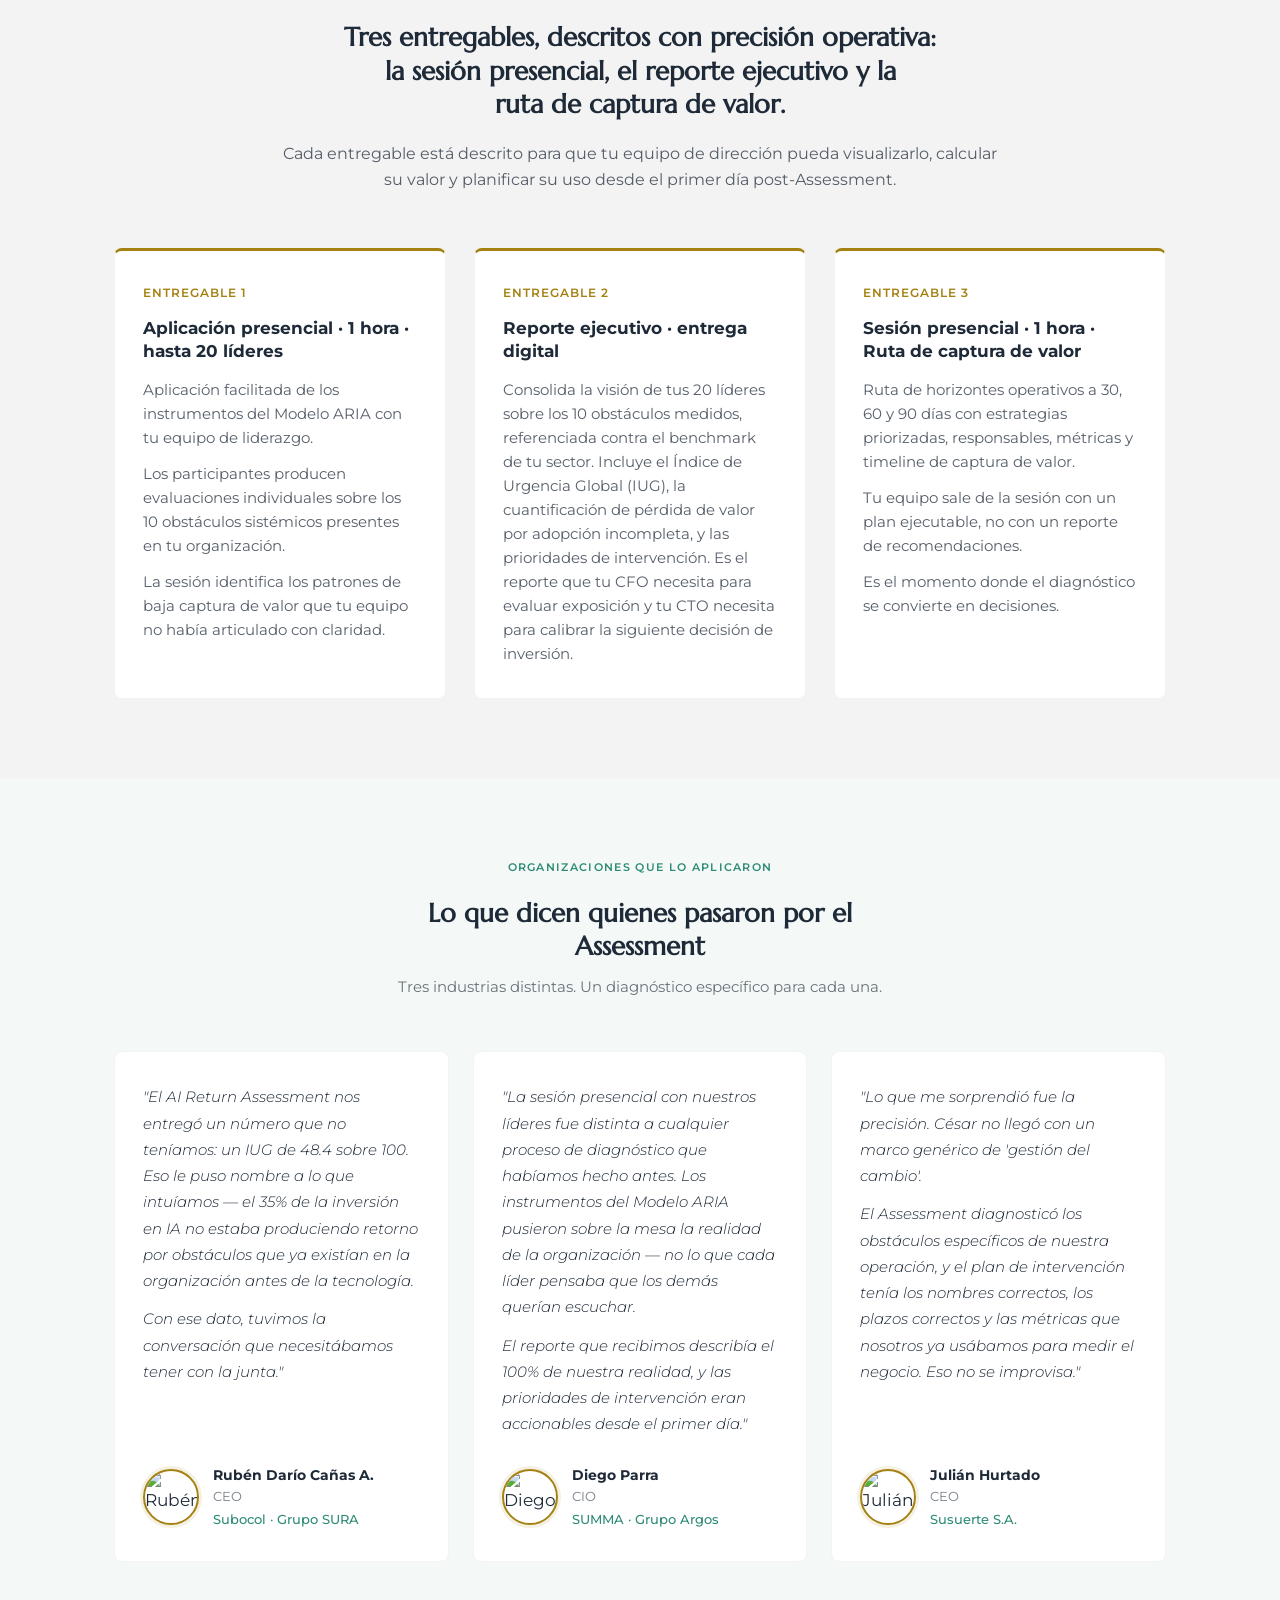
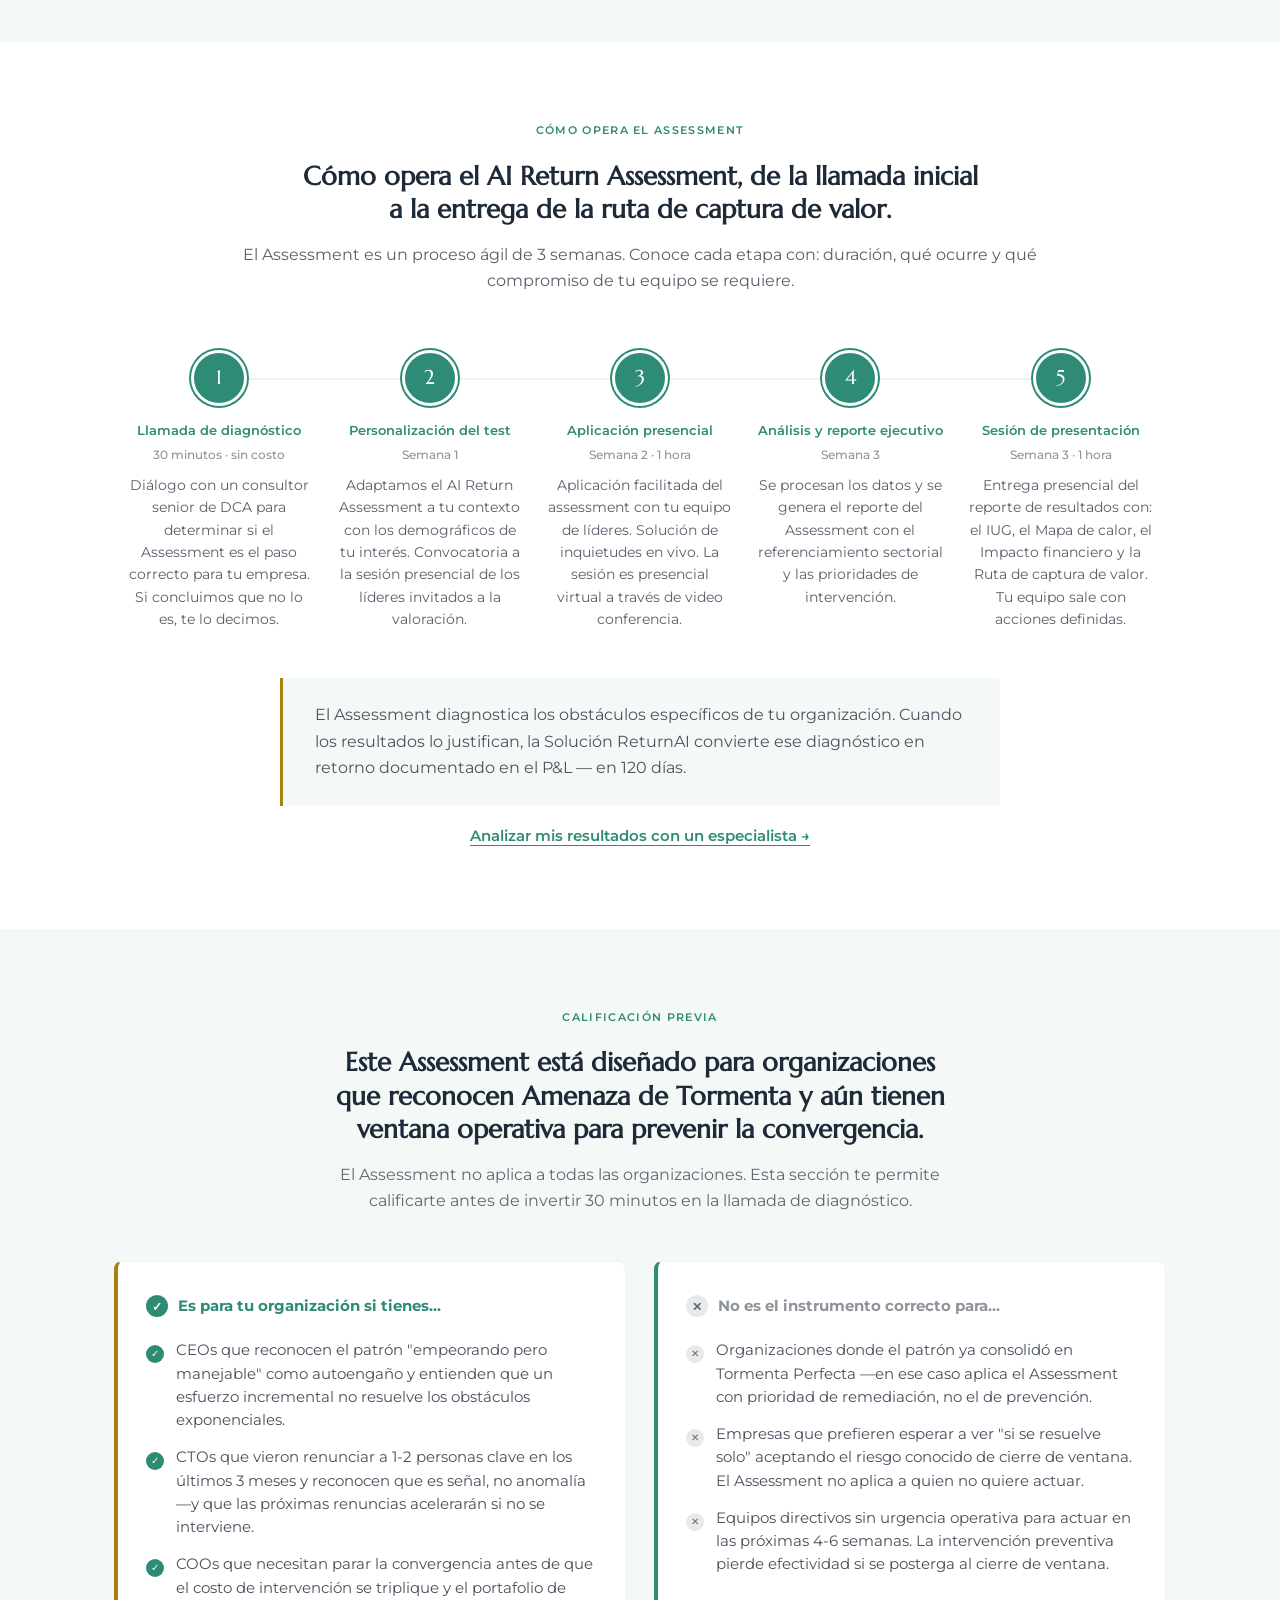
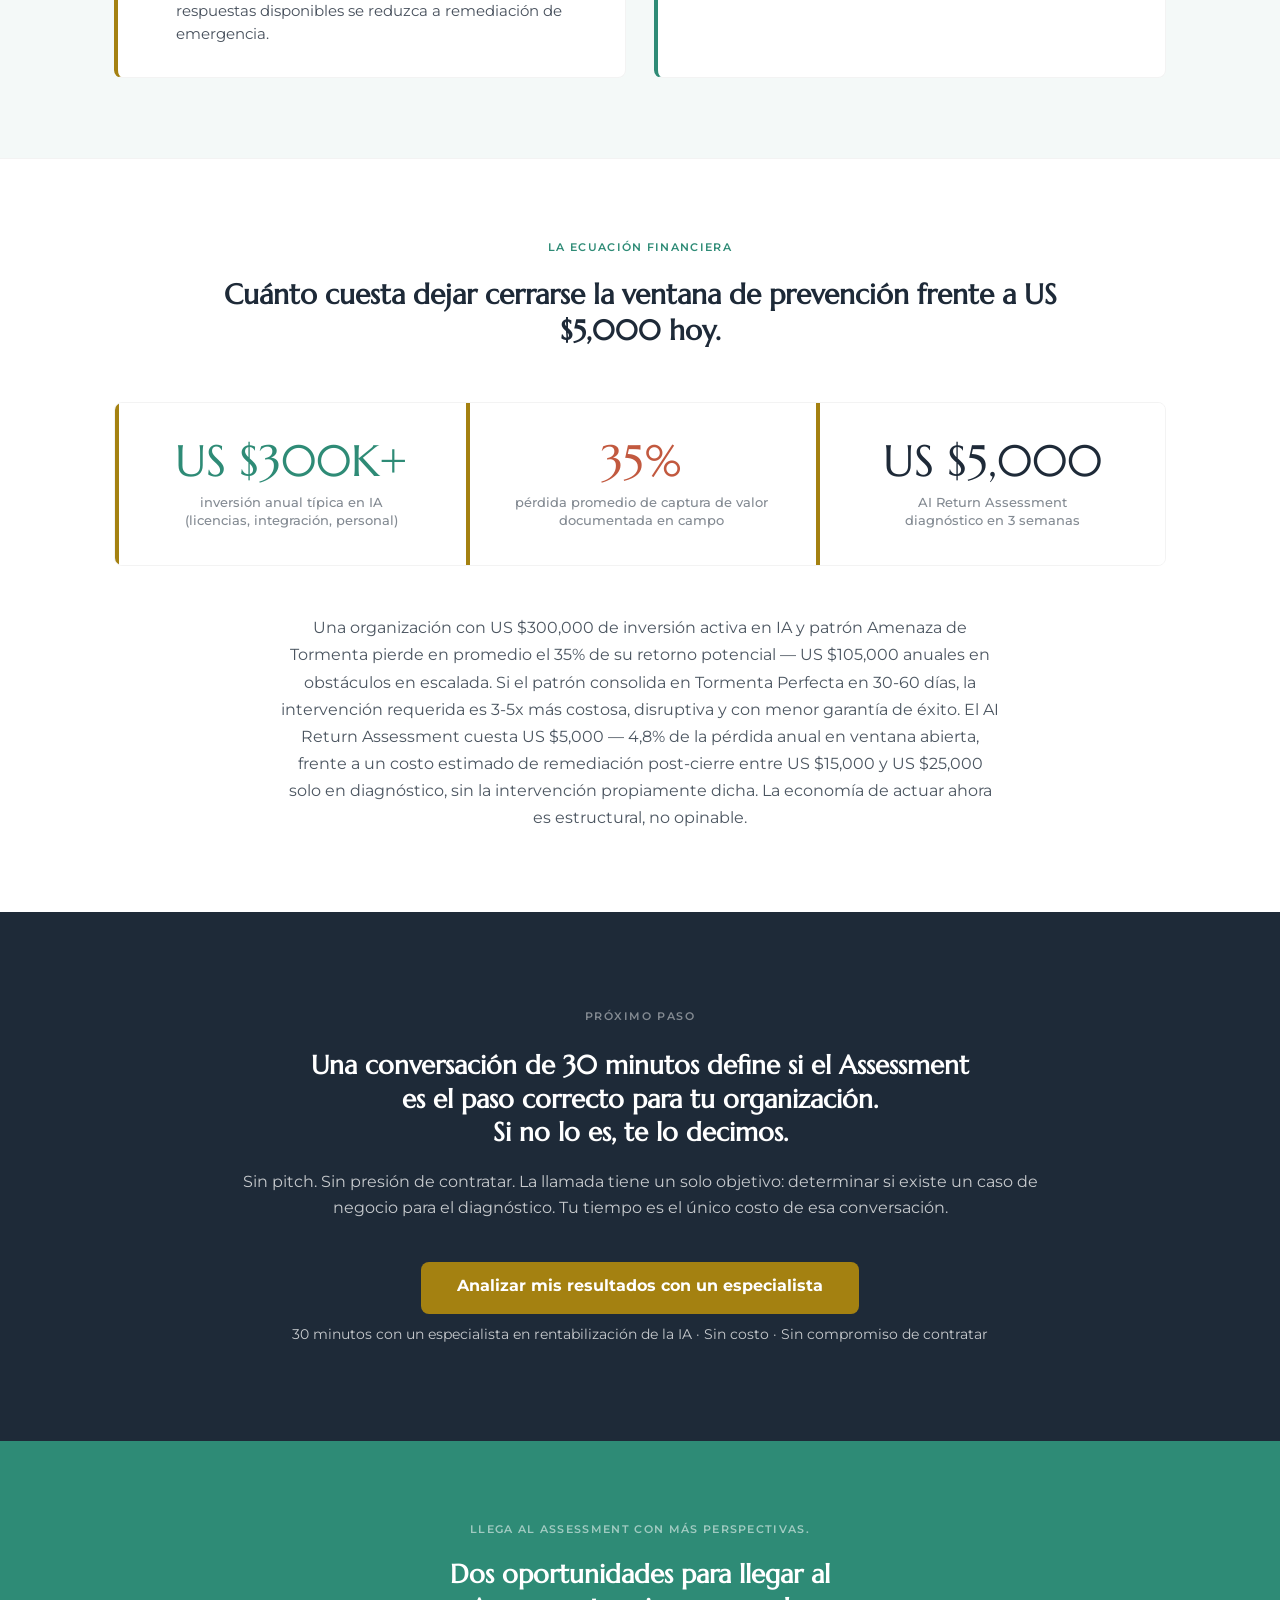
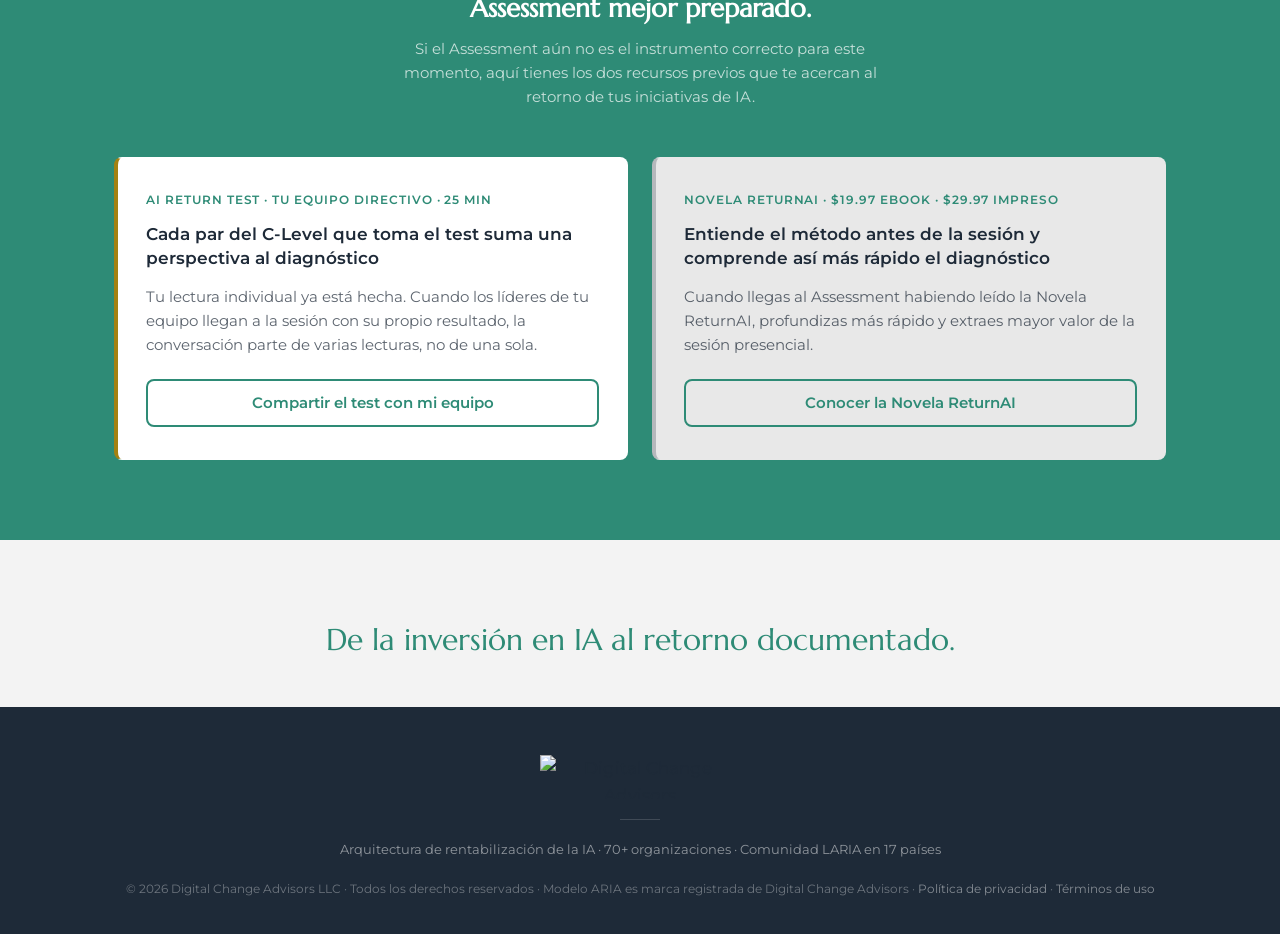
==== commit 33d262c2: "ARA amenaza-de-tormenta: #para-quien CEOs — 'un esfuerzo incremental… los obstáculos exponenciales' " ====
--- a/ara/amenaza-de-tormenta/index.html
+++ b/ara/amenaza-de-tormenta/index.html
@@ -331,7 +331,7 @@
           
           <li>
             <span class="icon-wrap"><span class="check-icon" style="width:18px;height:18px;font-size:10px;">✓</span></span>
-            CEOs que reconocen el patrón "empeorando pero manejable" como autoengaño y entienden que esfuerzo incremental no resuelve obstáculos exponenciales.
+            CEOs que reconocen el patrón "empeorando pero manejable" como autoengaño y entienden que un esfuerzo incremental no resuelve los obstáculos exponenciales.
           </li>
           <li>
             <span class="icon-wrap"><span class="check-icon" style="width:18px;height:18px;font-size:10px;">✓</span></span>
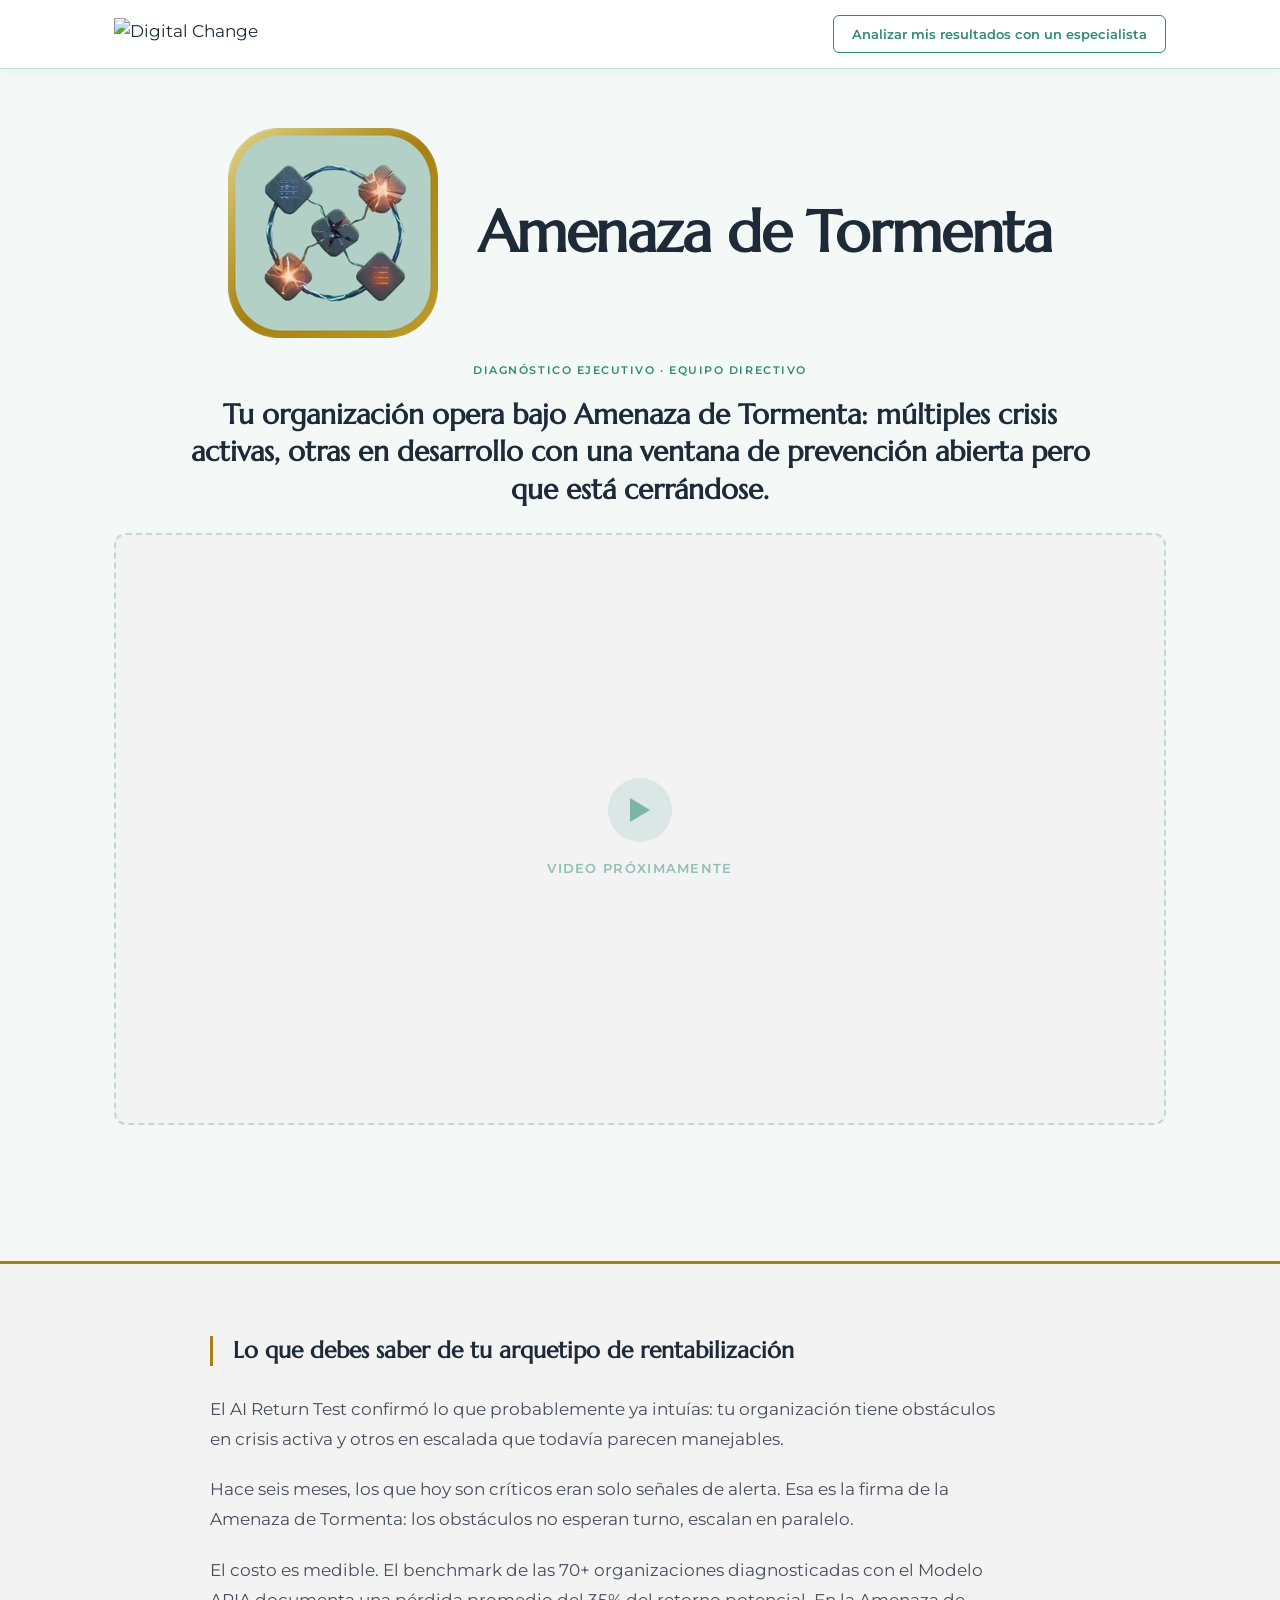
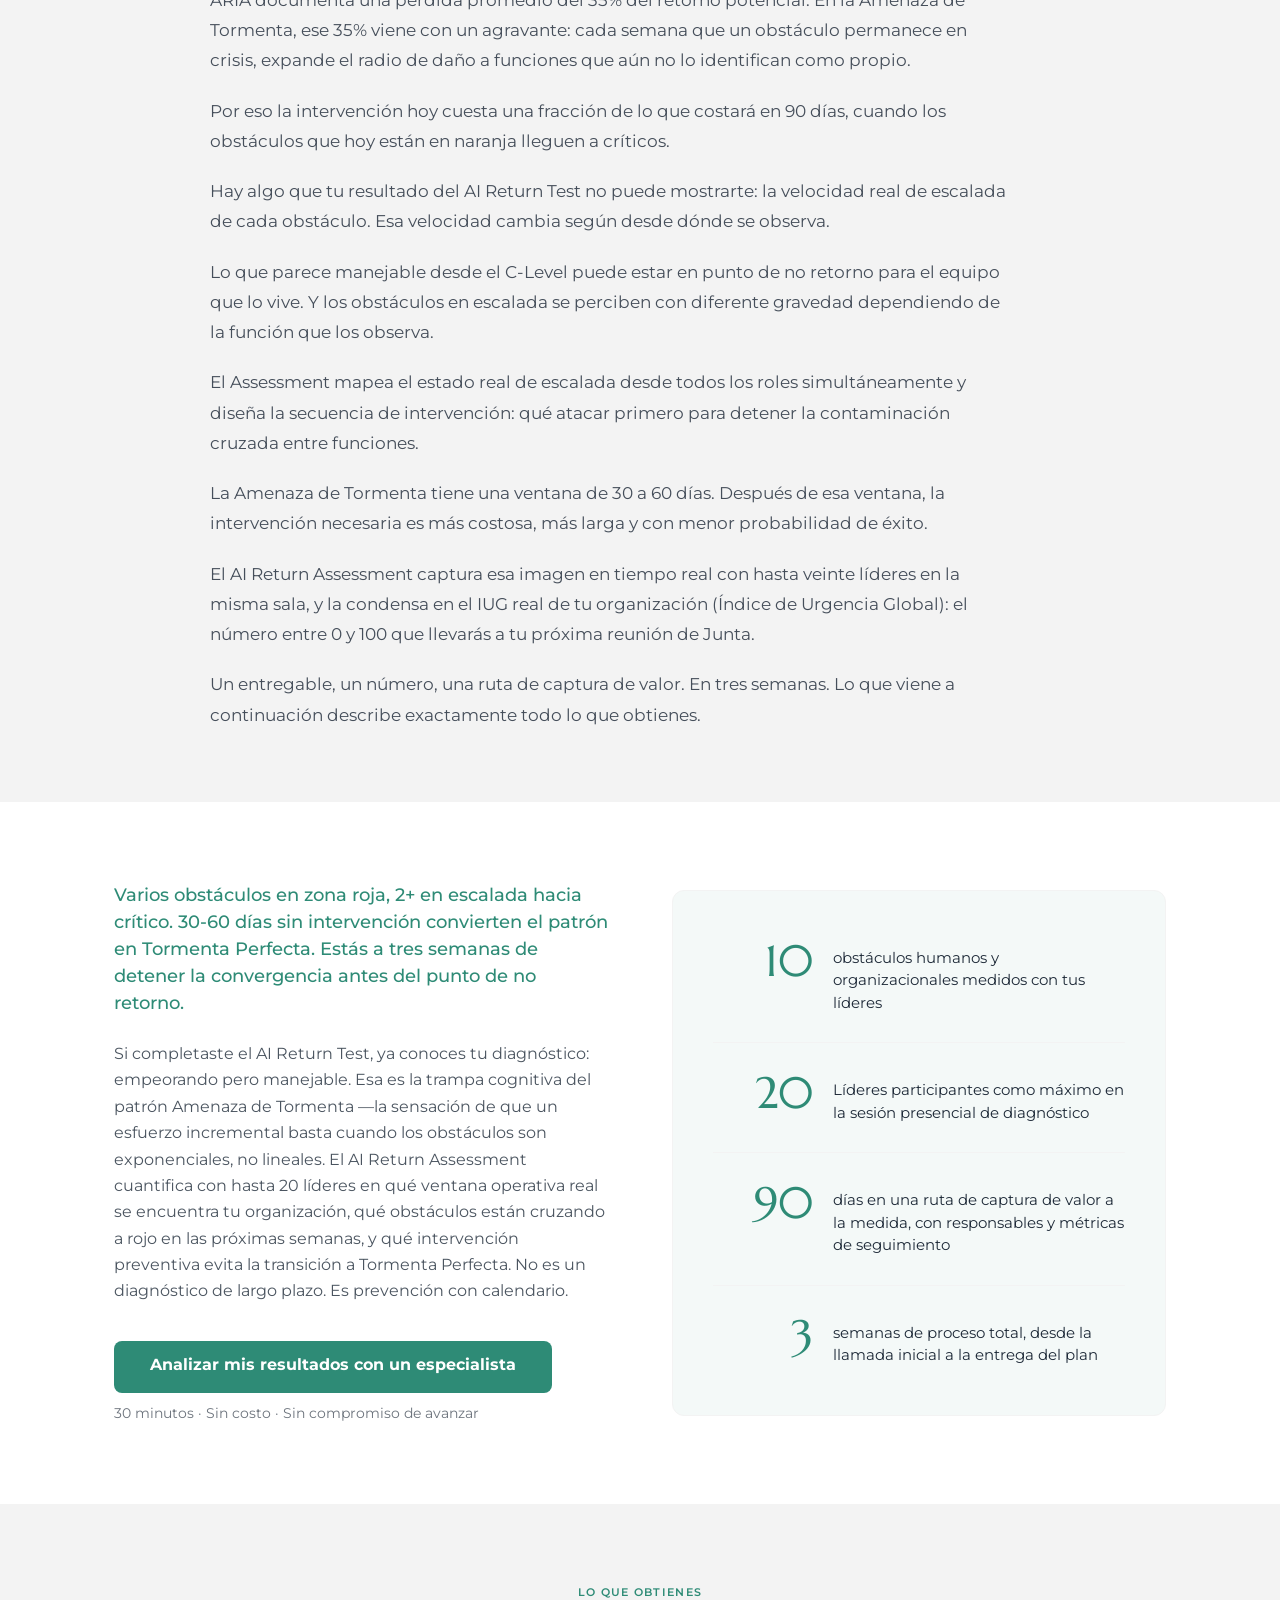
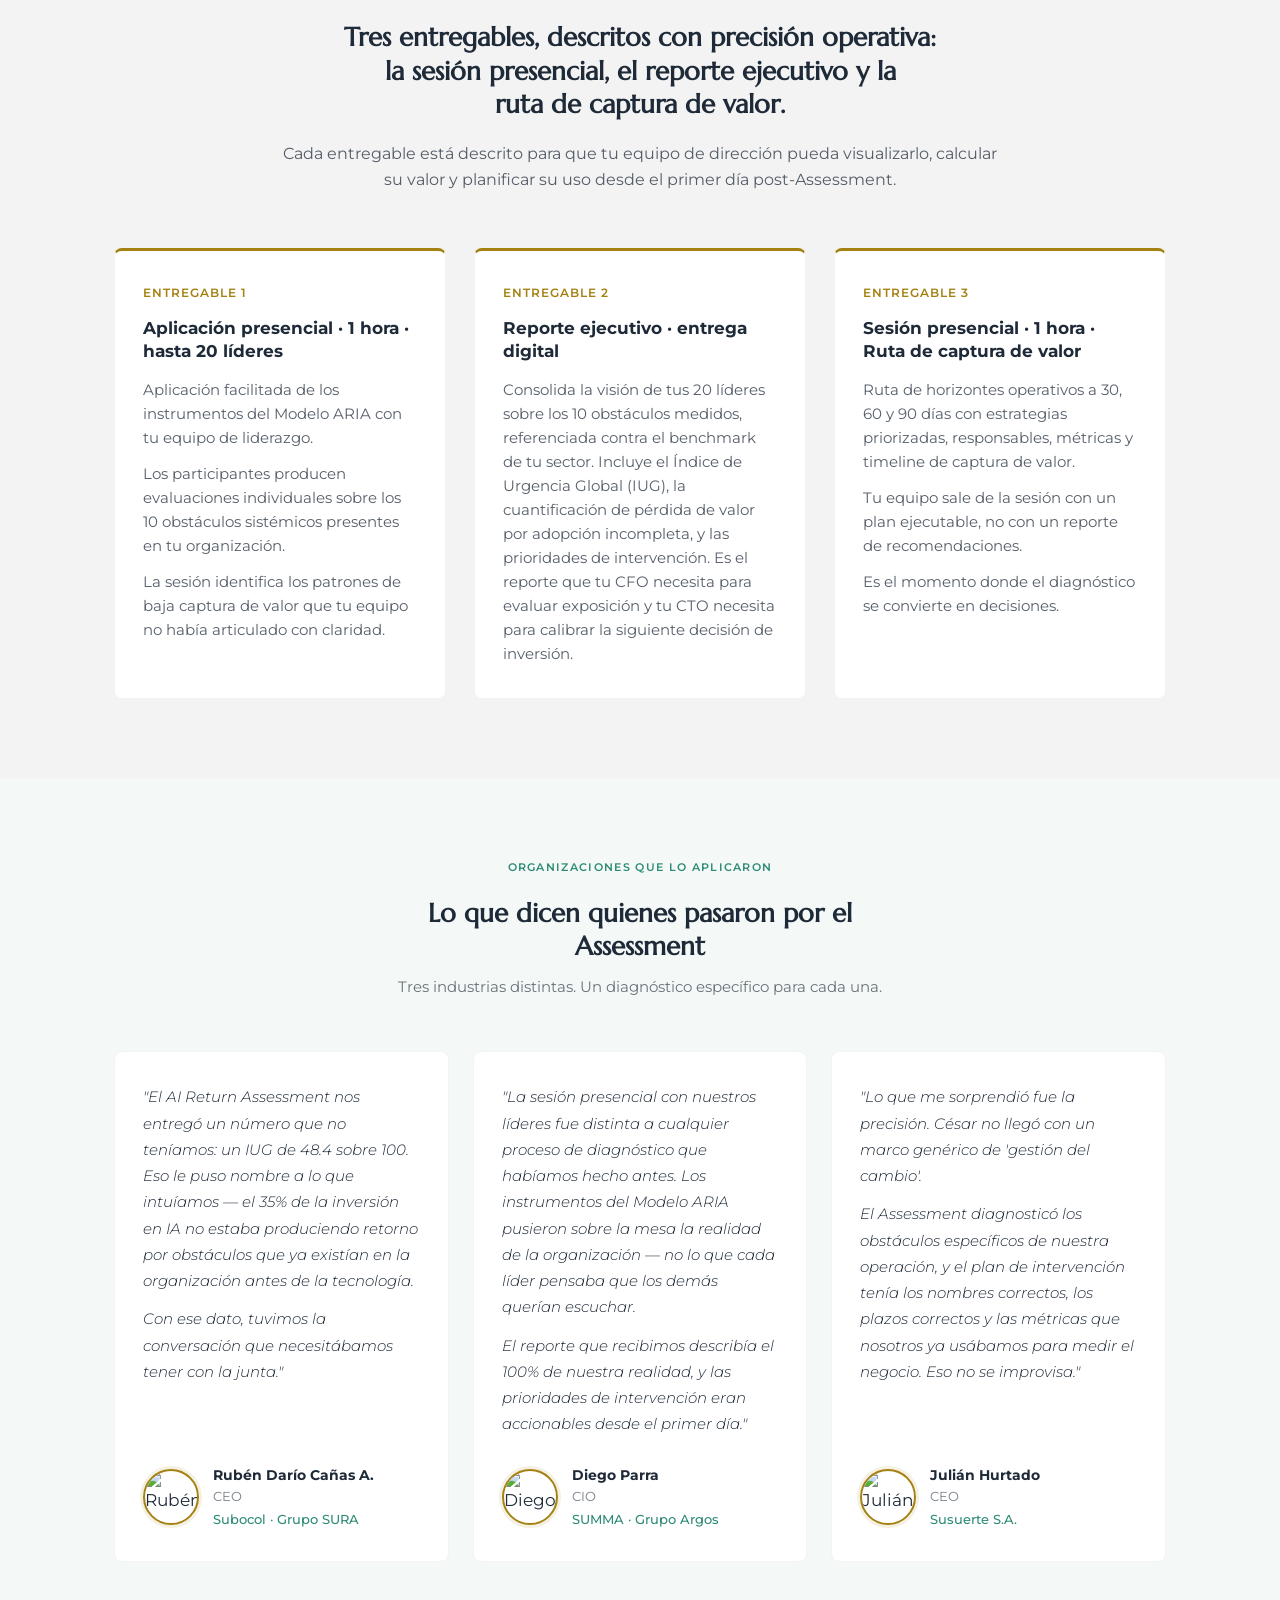
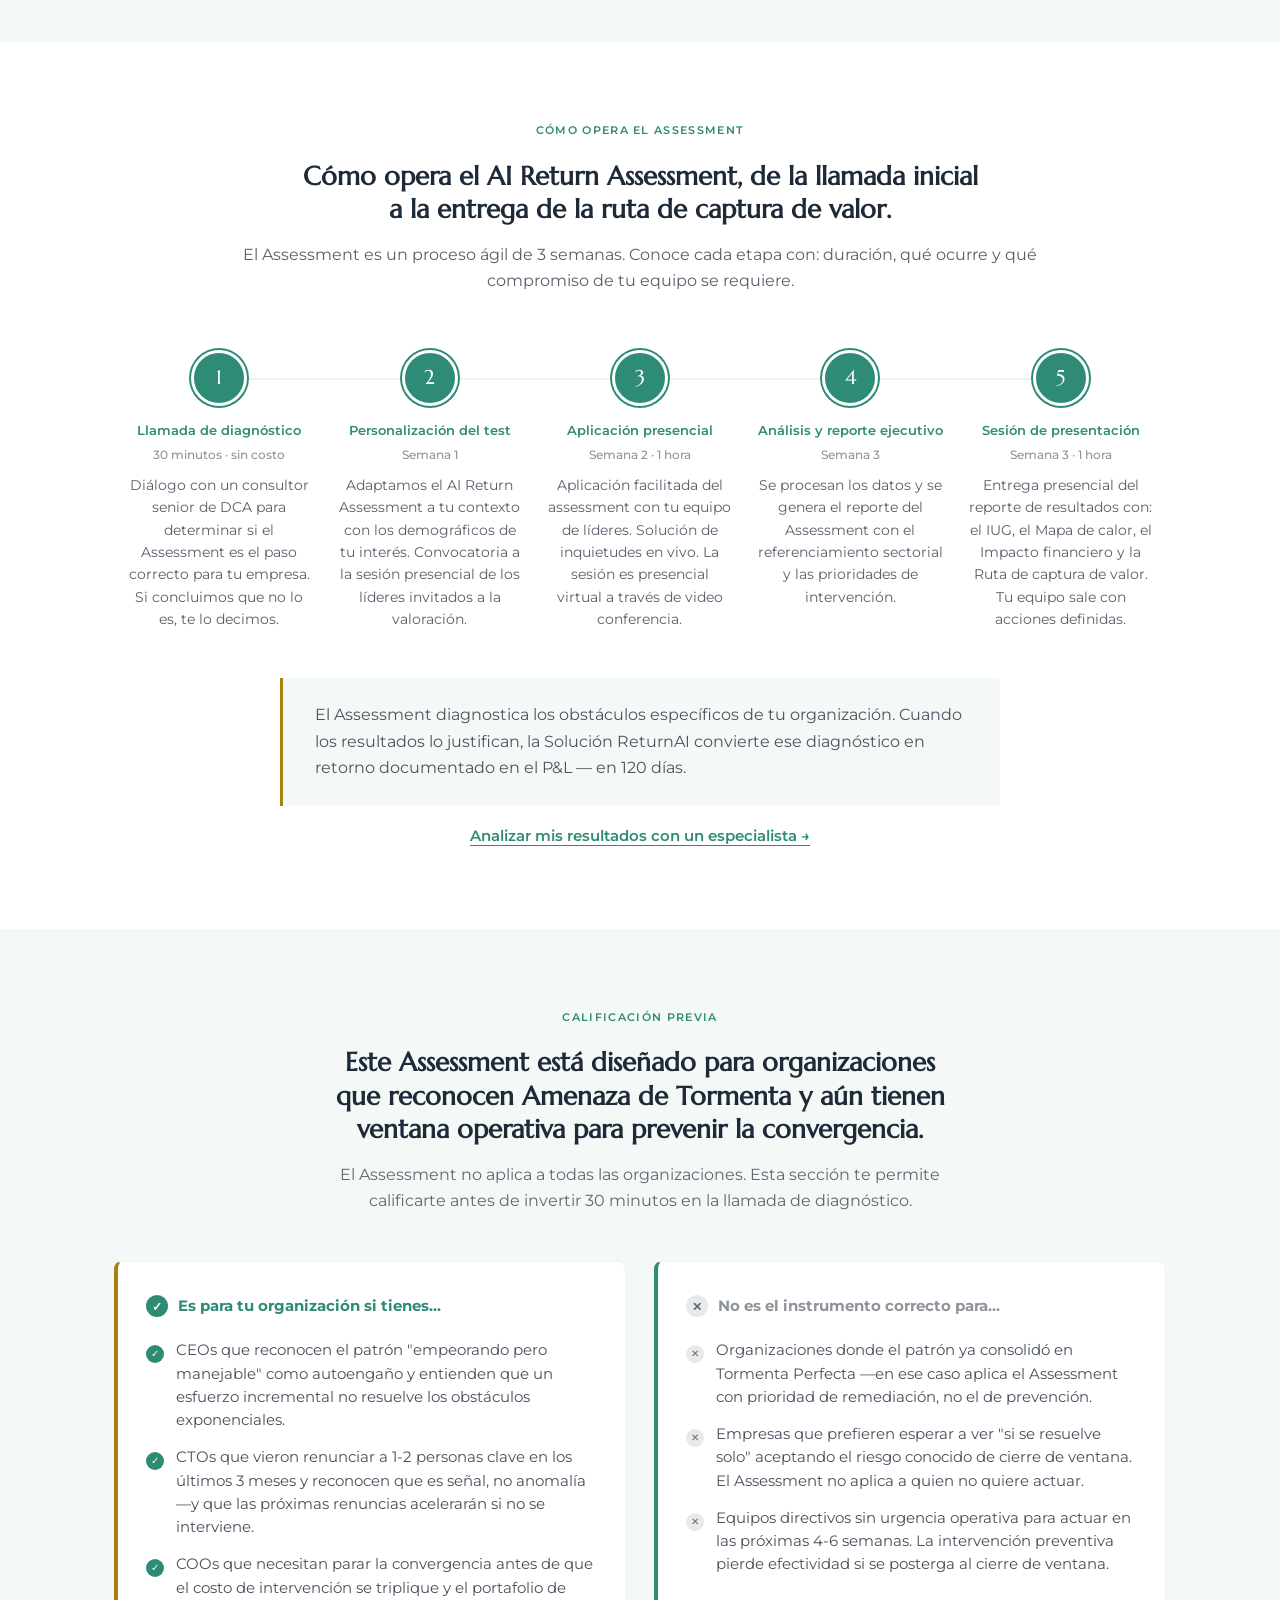
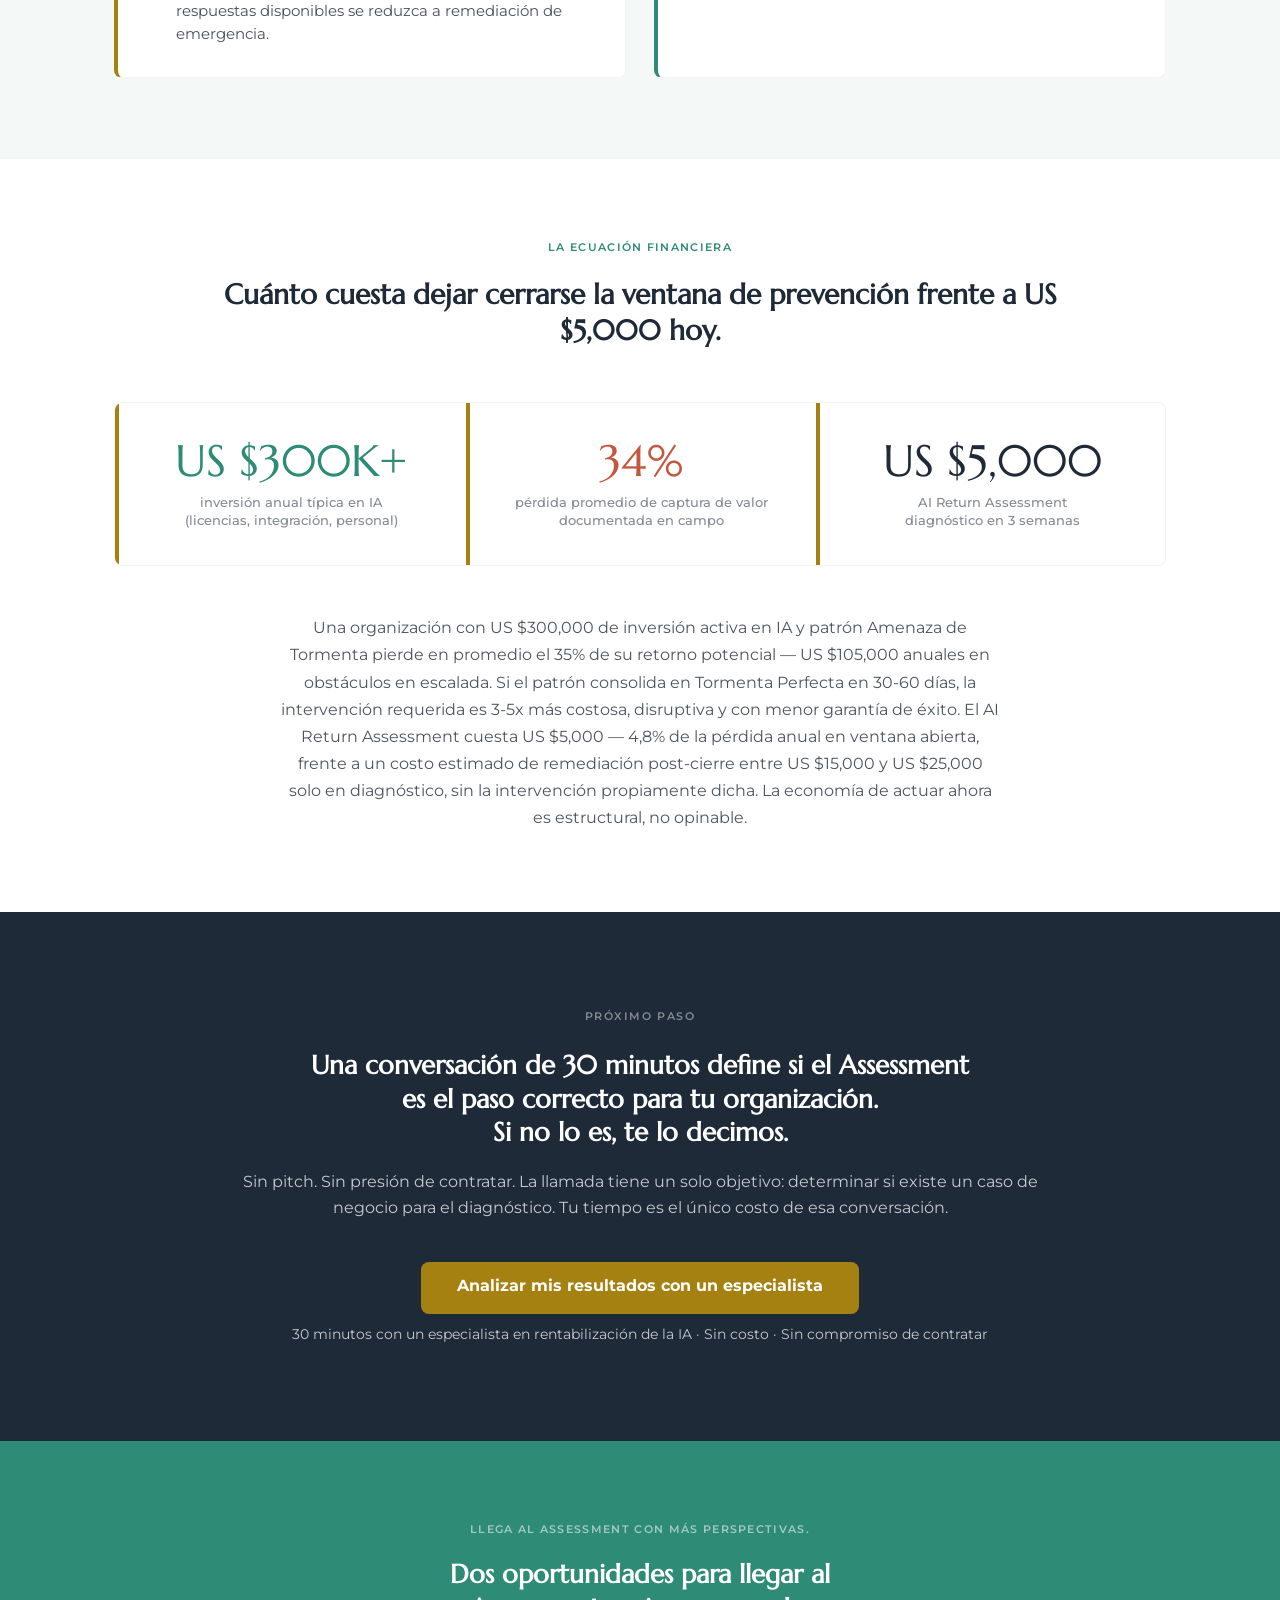
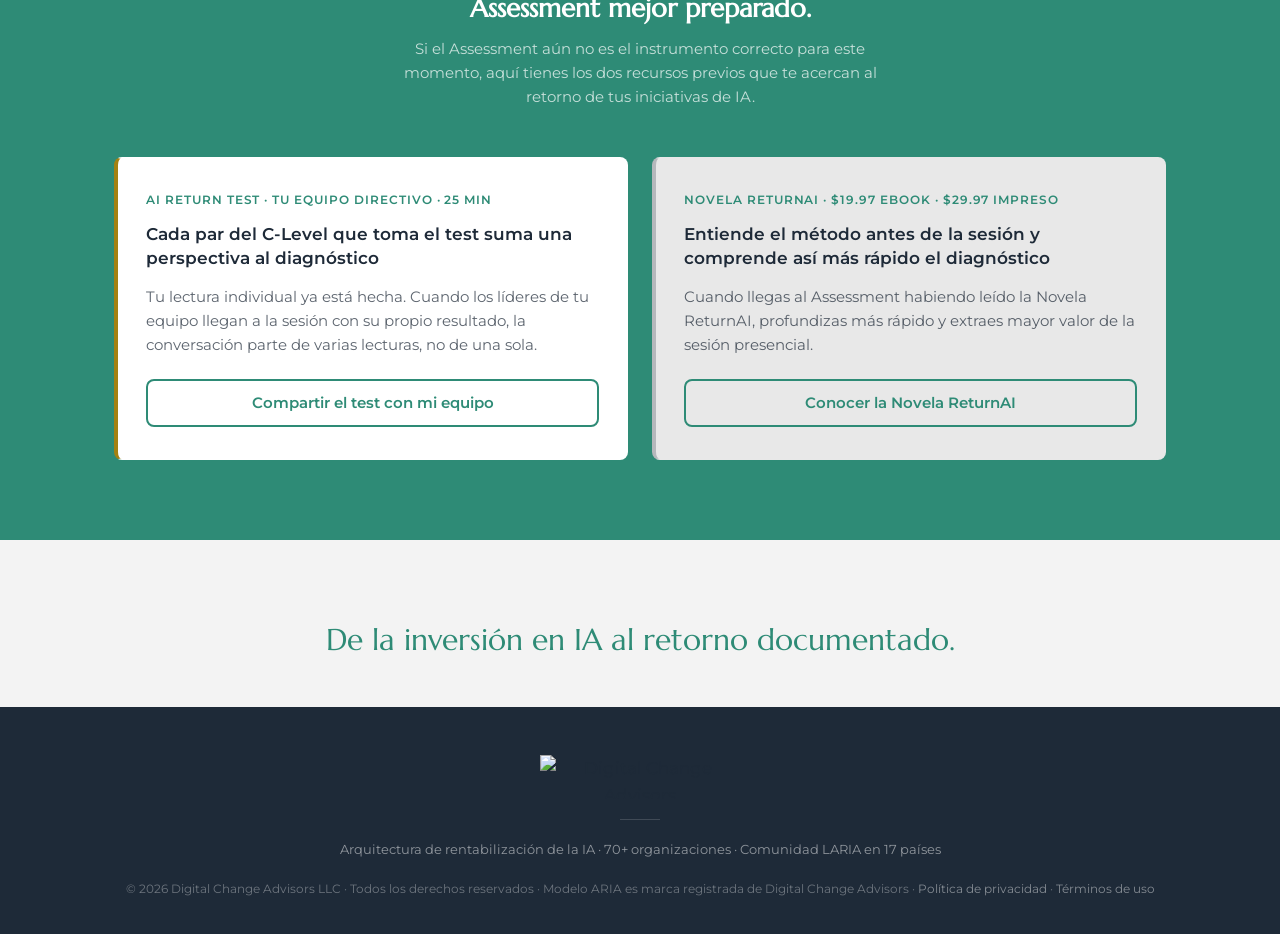
==== commit c5e99fe1: "ARA amenaza-de-tormenta: hero-sub — 'Varios obstáculos en zona roja' Co-Authored-By: Claude Fable 5 " ====
--- a/ara/amenaza-de-tormenta/index.html
+++ b/ara/amenaza-de-tormenta/index.html
@@ -92,7 +92,7 @@
   <div class="container">
     <div class="hero-grid">
       <div class="hero-copy">
-        <p class="hero-sub">2-3 obstáculos en zona roja, 2+ en escalada hacia crítico. 30-60 días sin intervención convierten el patrón en Tormenta Perfecta. Estás a tres semanas de detener la convergencia antes del punto de no retorno.</p>
+        <p class="hero-sub">Varios obstáculos en zona roja, 2+ en escalada hacia crítico. 30-60 días sin intervención convierten el patrón en Tormenta Perfecta. Estás a tres semanas de detener la convergencia antes del punto de no retorno.</p>
         <p class="hero-body">Si completaste el AI Return Test, ya conoces tu diagnóstico: empeorando pero manejable. Esa es la trampa cognitiva del patrón Amenaza de Tormenta —la sensación de que un esfuerzo incremental basta cuando los obstáculos son exponenciales, no lineales. El AI Return Assessment cuantifica con hasta 20 líderes en qué ventana operativa real se encuentra tu organización, qué obstáculos están cruzando a rojo en las próximas semanas, y qué intervención preventiva evita la transición a Tormenta Perfecta. No es un diagnóstico de largo plazo. Es prevención con calendario.</p>
         <div class="cta-wrap">
           <a href="https://tidycal.com/pwgdigital/returnai" target="_blank" rel="noopener" class="btn-primary" style="display:inline-block;width:auto;">Analizar mis resultados con un especialista</a>
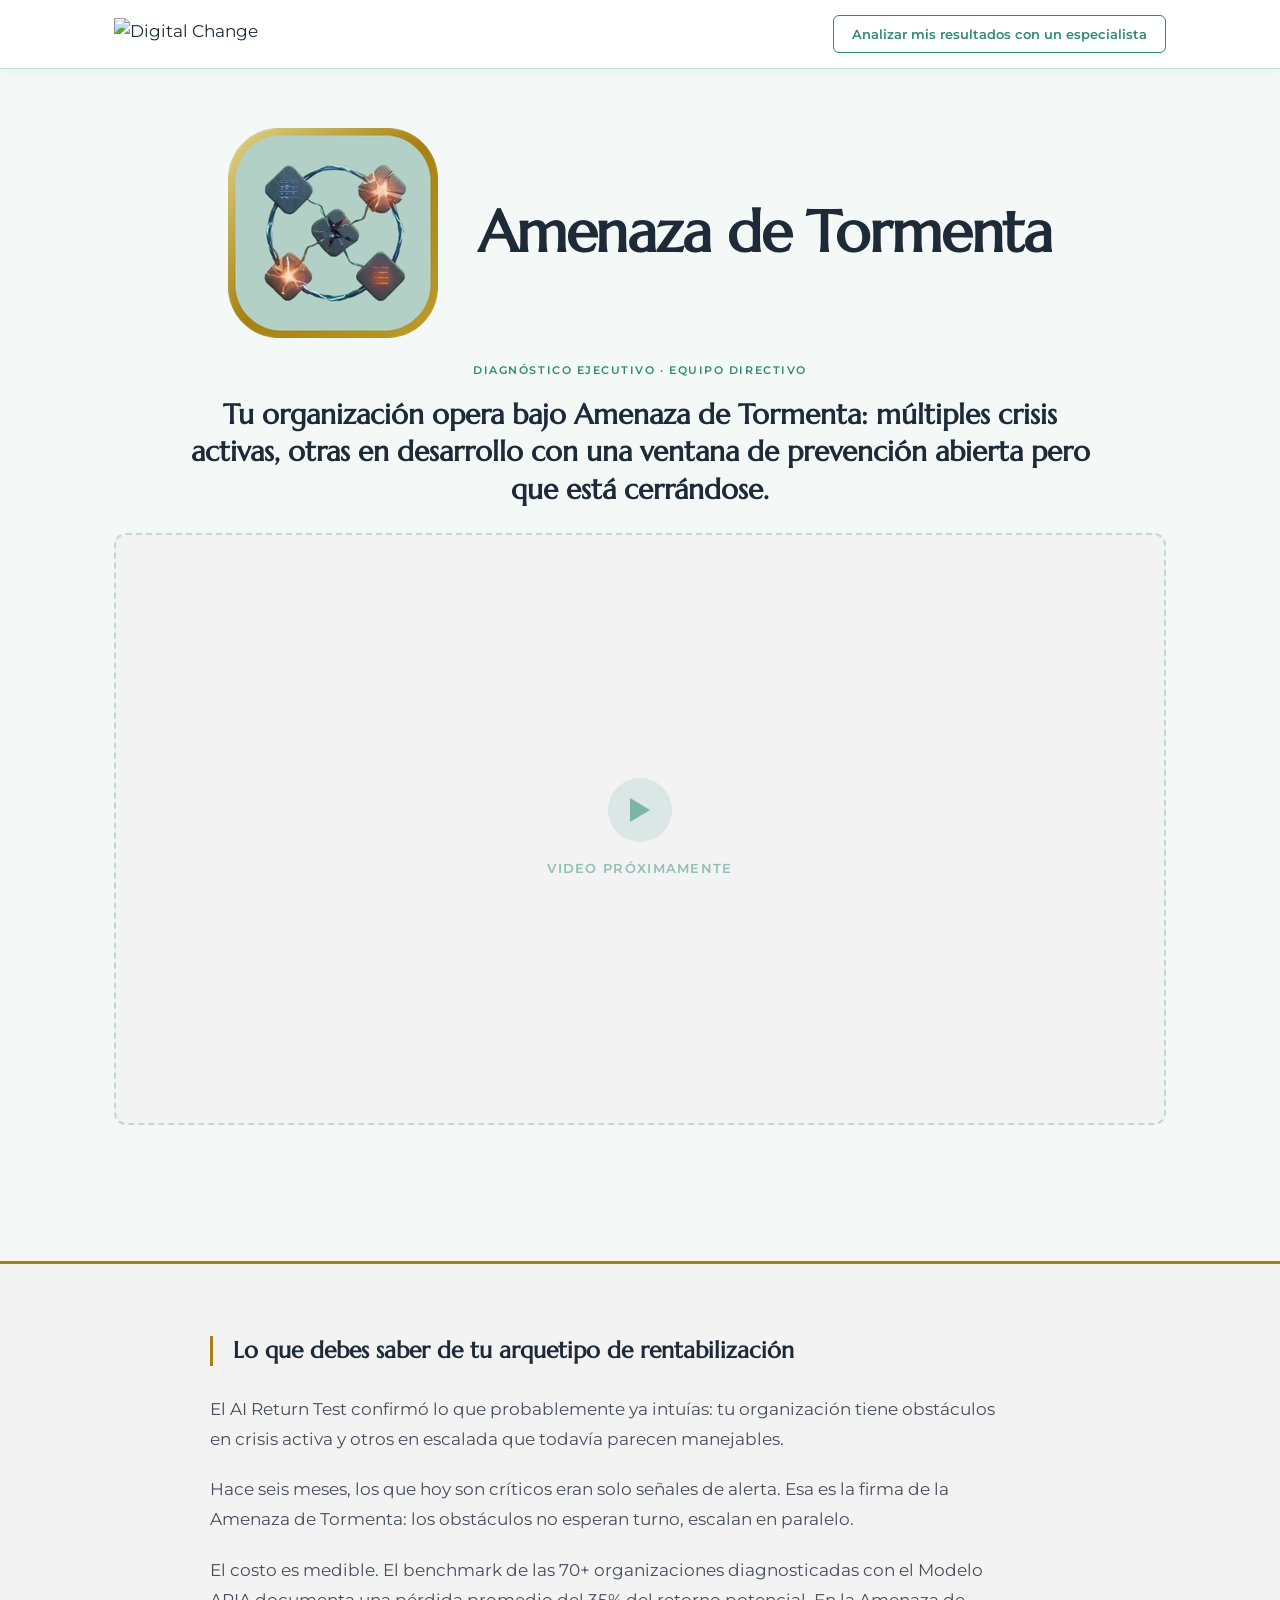
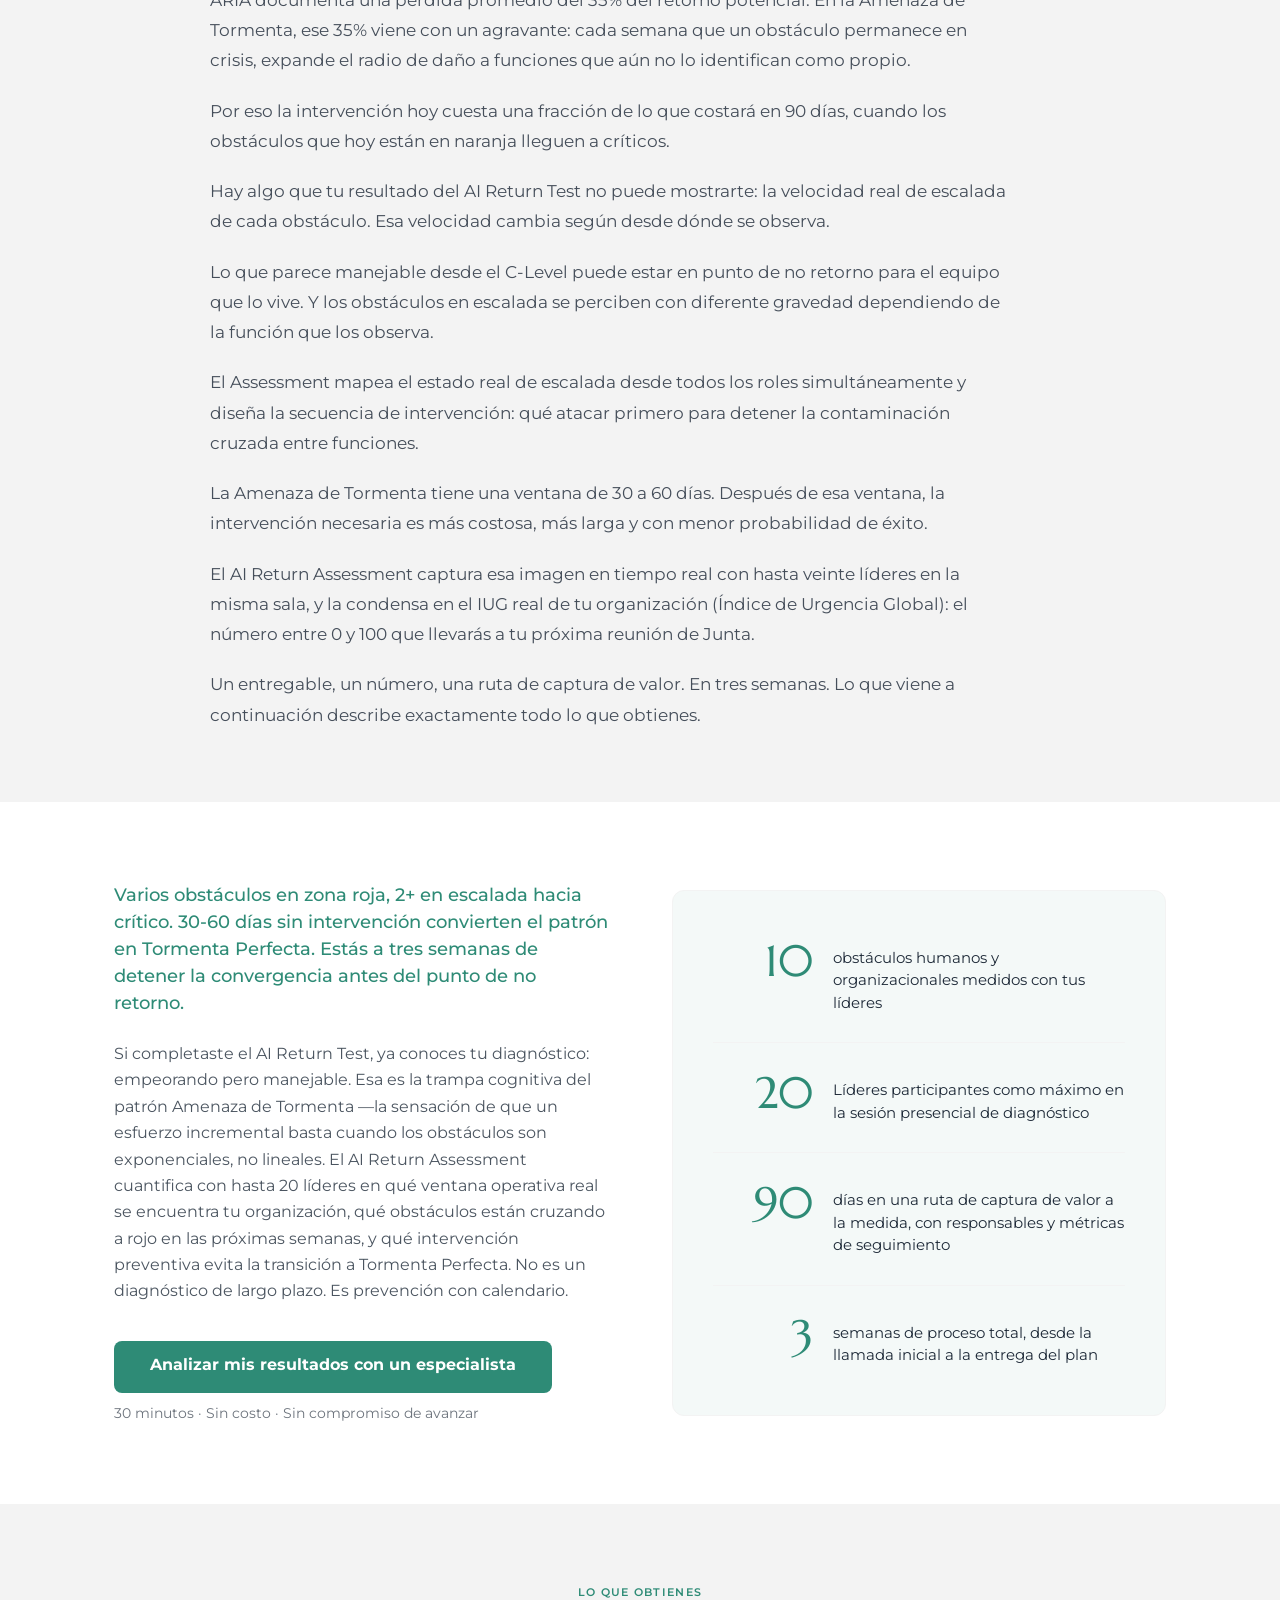
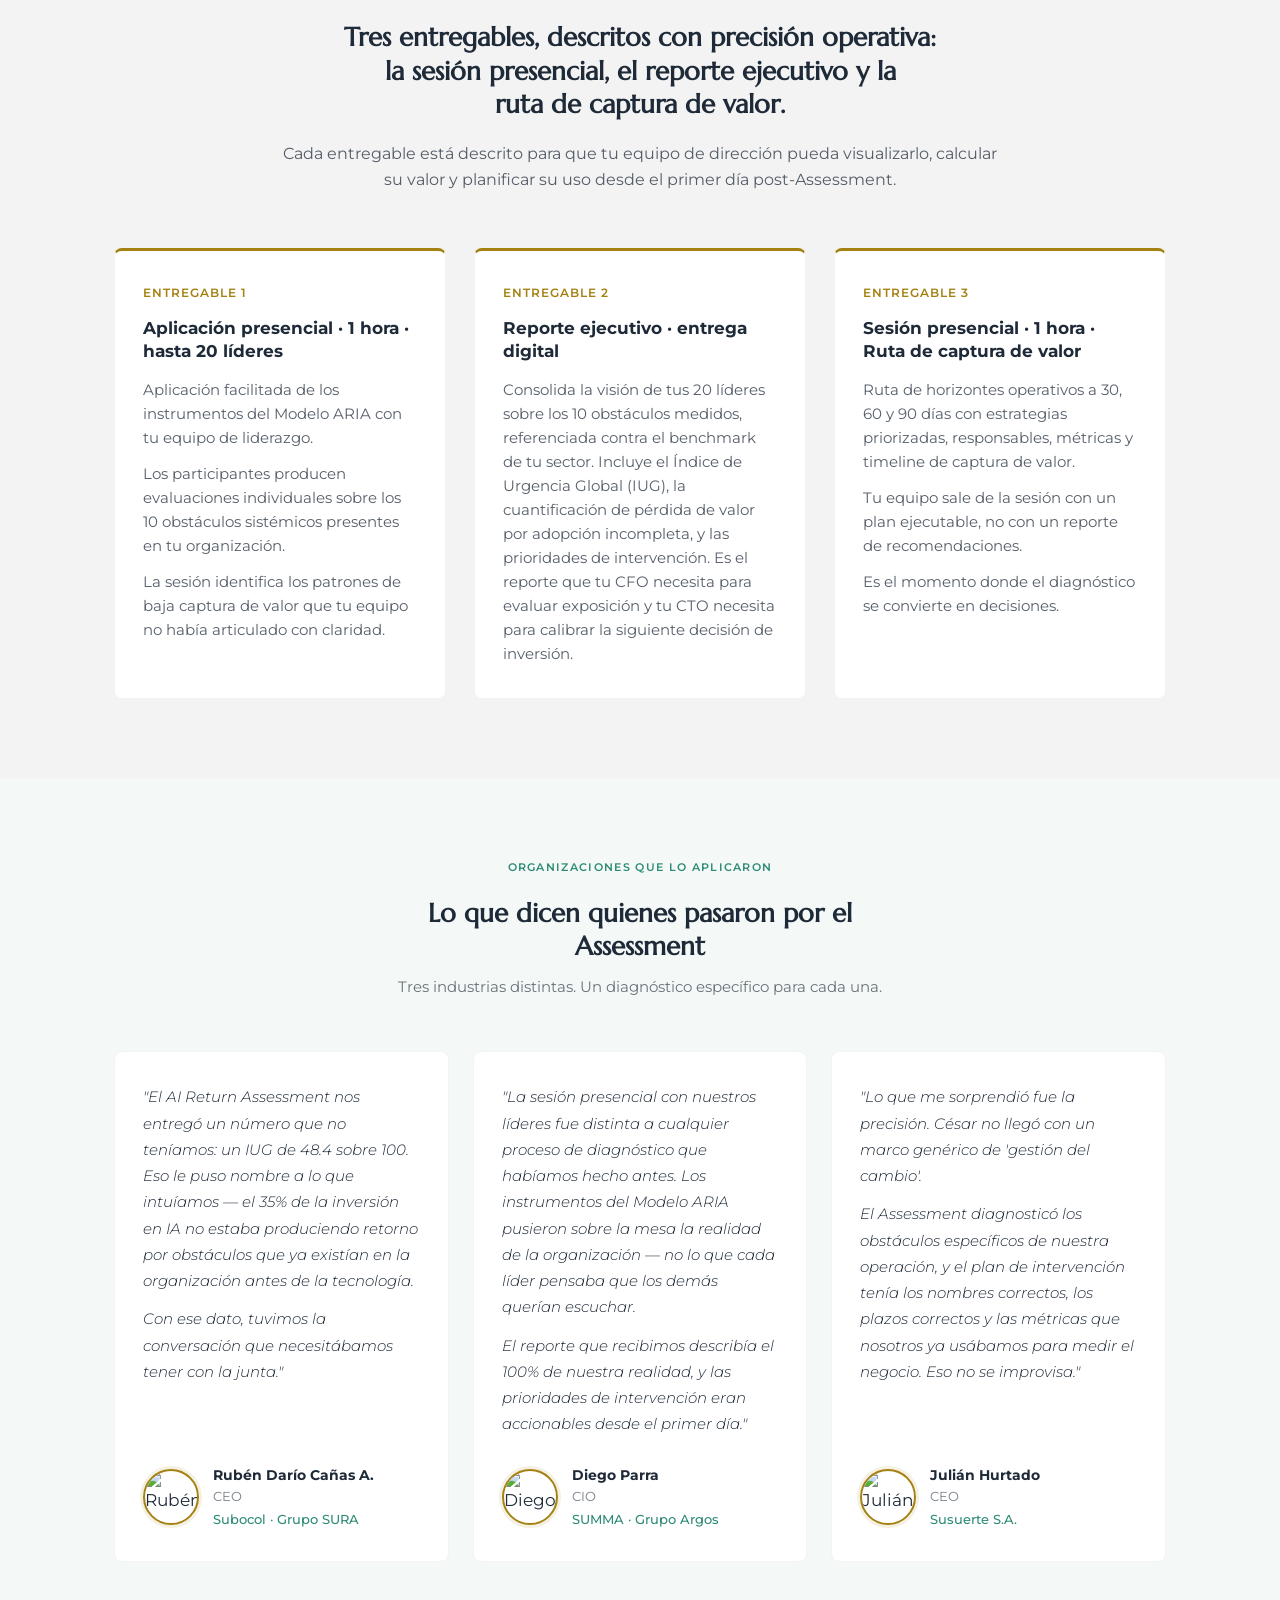
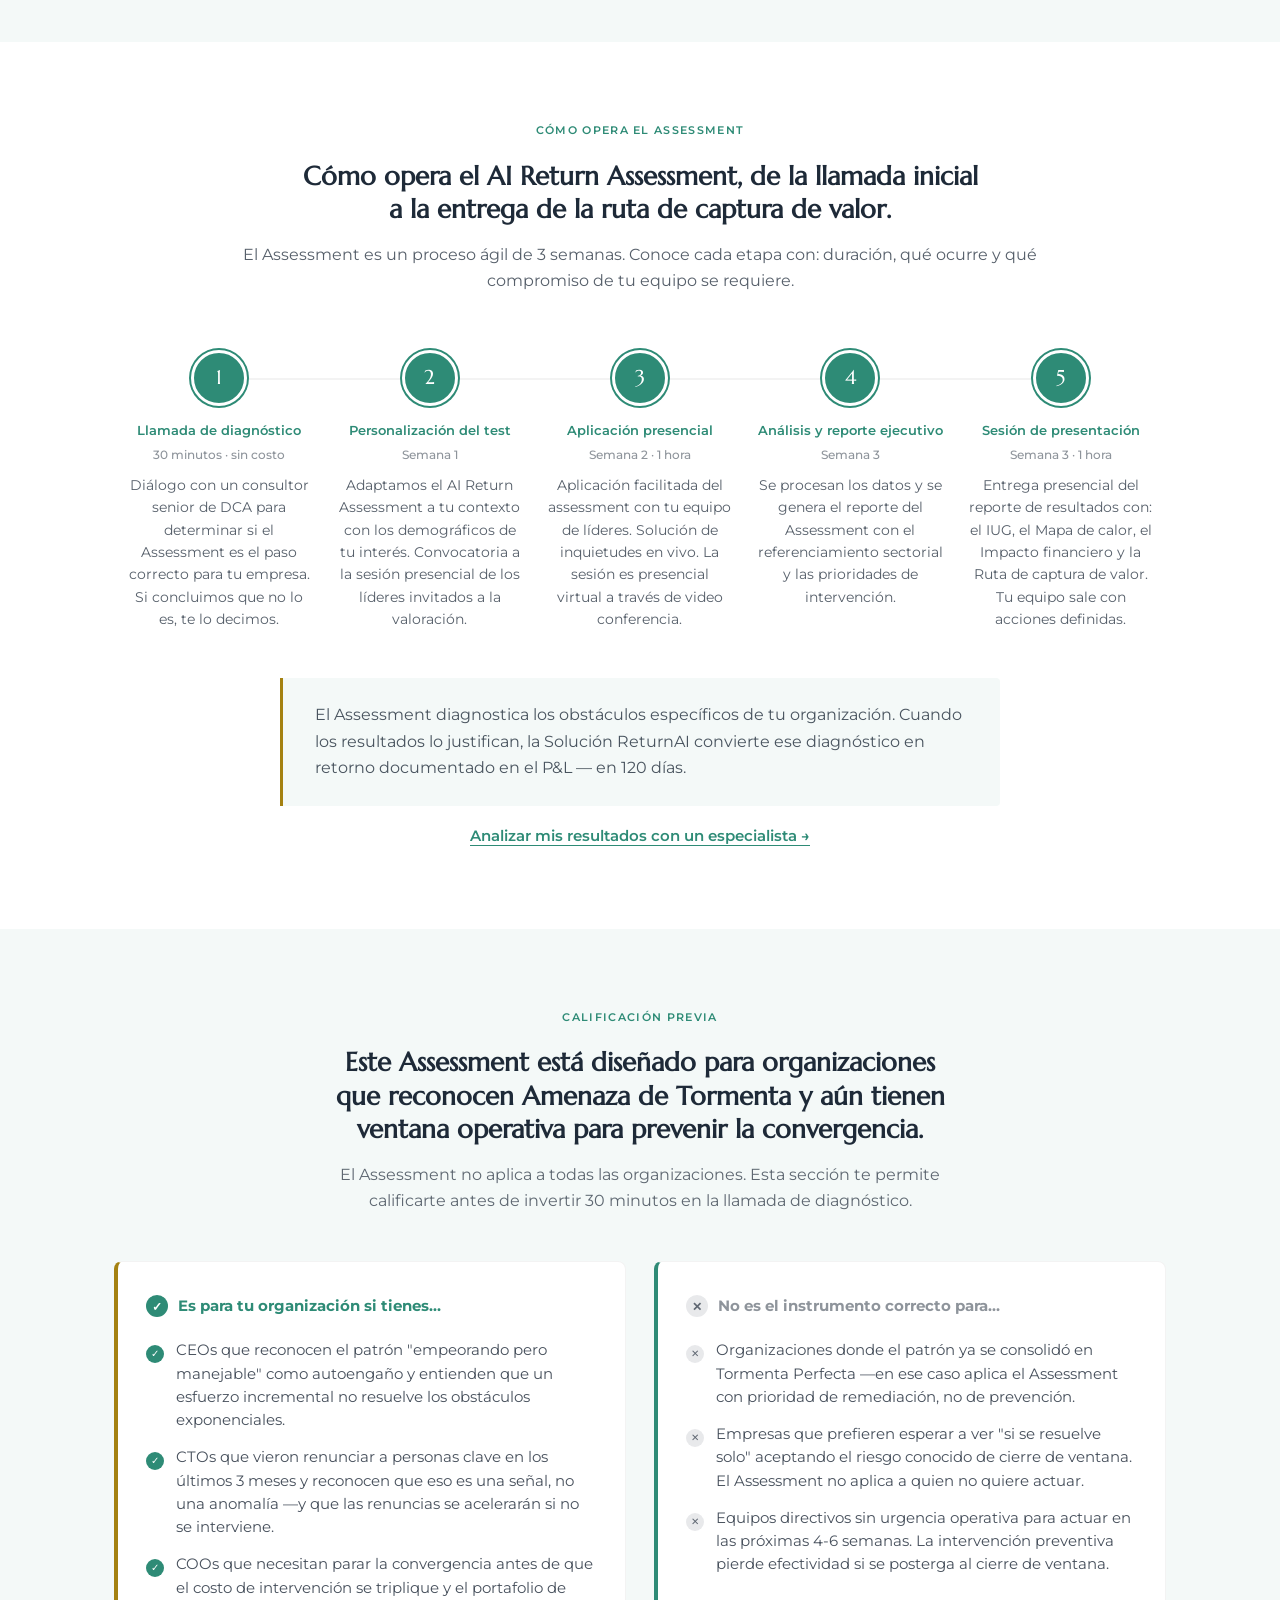
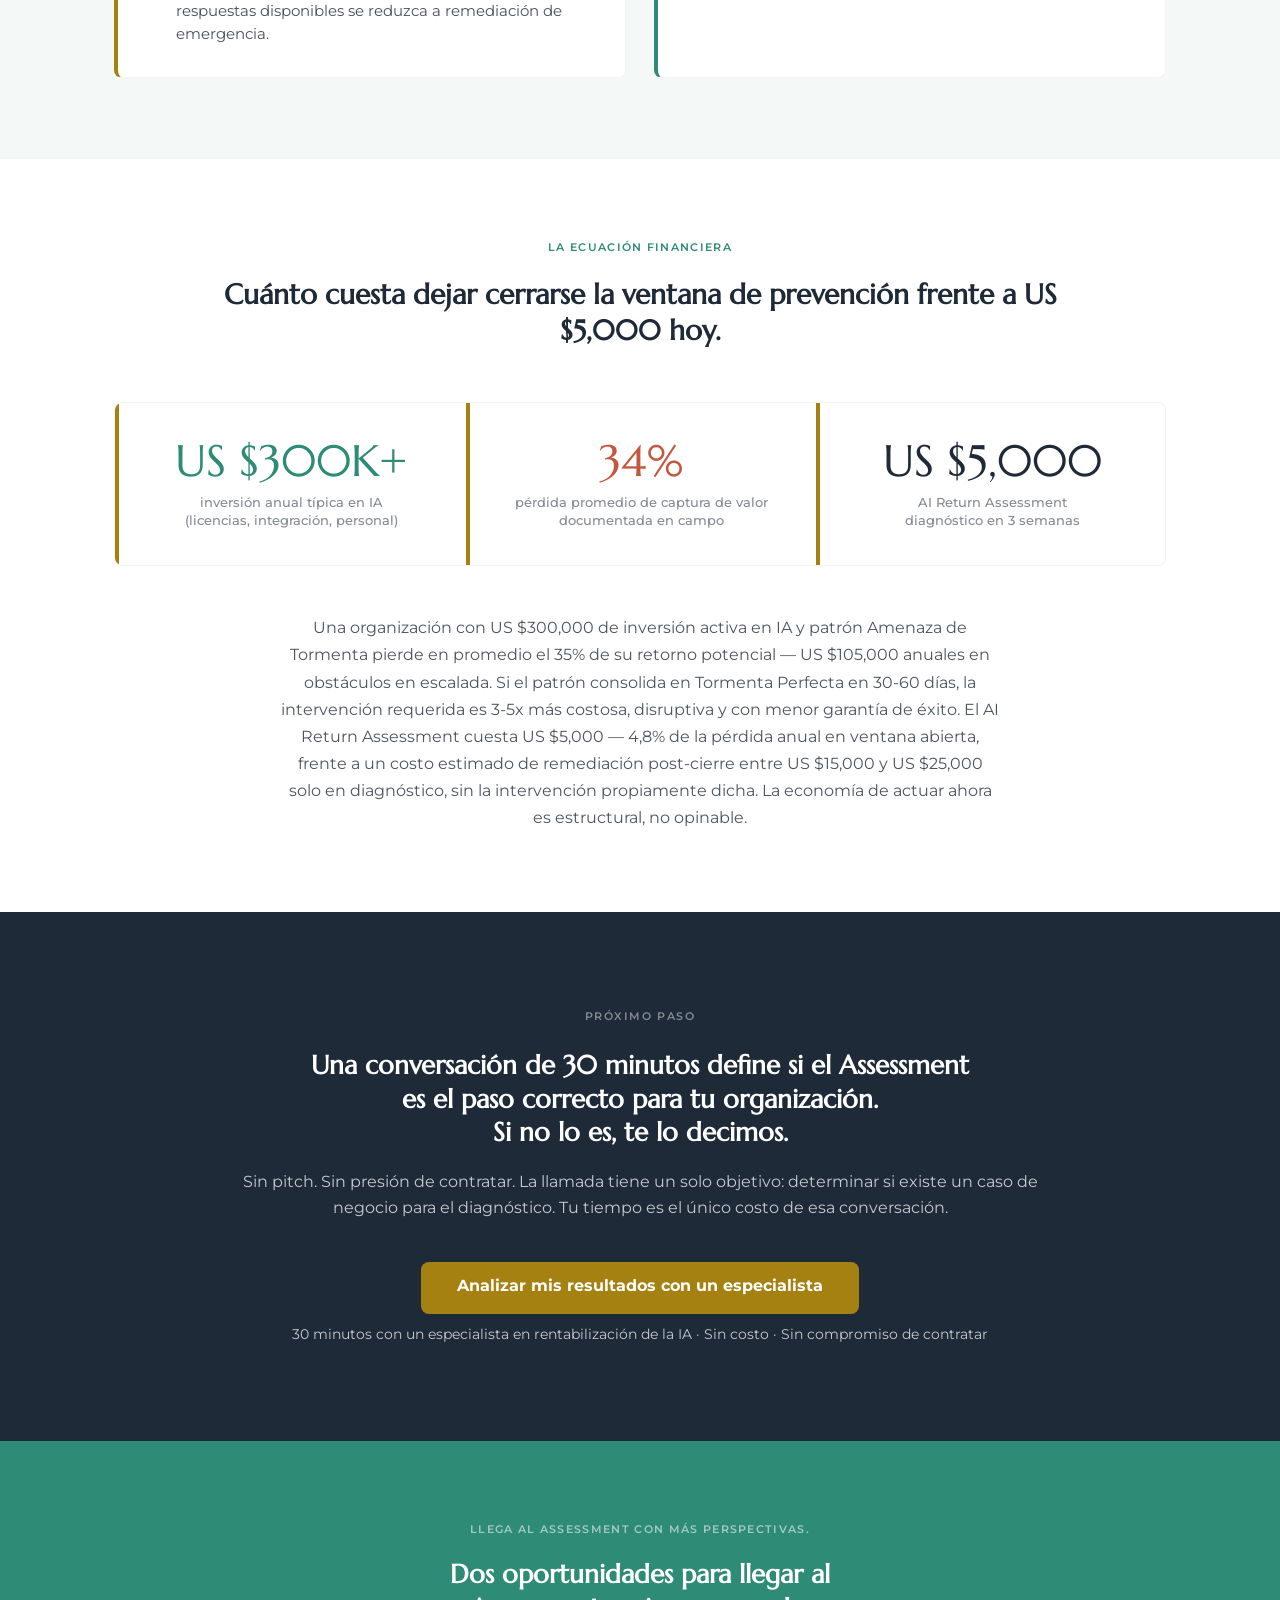
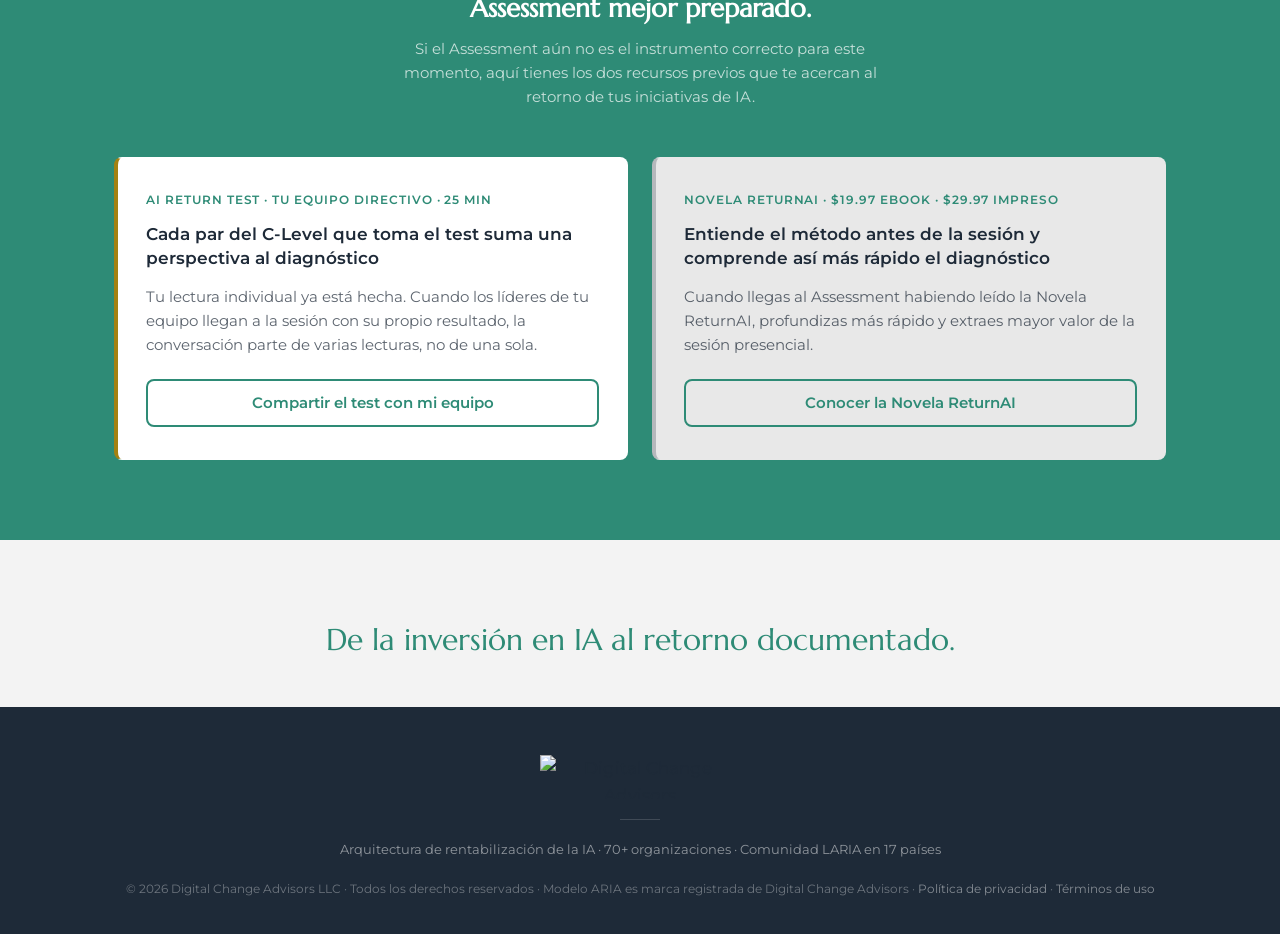
==== commit 60d223fc: "ARA amenaza-de-tormenta: #para-quien No — 'ya se consolidó… no de prevención' Co-Authored-By: Claude" ====
--- a/ara/amenaza-de-tormenta/index.html
+++ b/ara/amenaza-de-tormenta/index.html
@@ -335,7 +335,7 @@
           </li>
           <li>
             <span class="icon-wrap"><span class="check-icon" style="width:18px;height:18px;font-size:10px;">✓</span></span>
-            CTOs que vieron renunciar a 1-2 personas clave en los últimos 3 meses y reconocen que es señal, no anomalía —y que las próximas renuncias acelerarán si no se interviene.
+            CTOs que vieron renunciar a personas clave en los últimos 3 meses y reconocen que eso es una señal, no una anomalía —y que las renuncias se acelerarán si no se interviene.
           </li>
           <li>
             <span class="icon-wrap"><span class="check-icon" style="width:18px;height:18px;font-size:10px;">✓</span></span>
@@ -353,7 +353,7 @@
           
           <li>
             <span class="icon-wrap"><span class="x-icon" style="width:18px;height:18px;font-size:10px;">✕</span></span>
-            Organizaciones donde el patrón ya consolidó en Tormenta Perfecta —en ese caso aplica el Assessment con prioridad de remediación, no el de prevención.
+            Organizaciones donde el patrón ya se consolidó en Tormenta Perfecta —en ese caso aplica el Assessment con prioridad de remediación, no de prevención.
           </li>
           <li>
             <span class="icon-wrap"><span class="x-icon" style="width:18px;height:18px;font-size:10px;">✕</span></span>
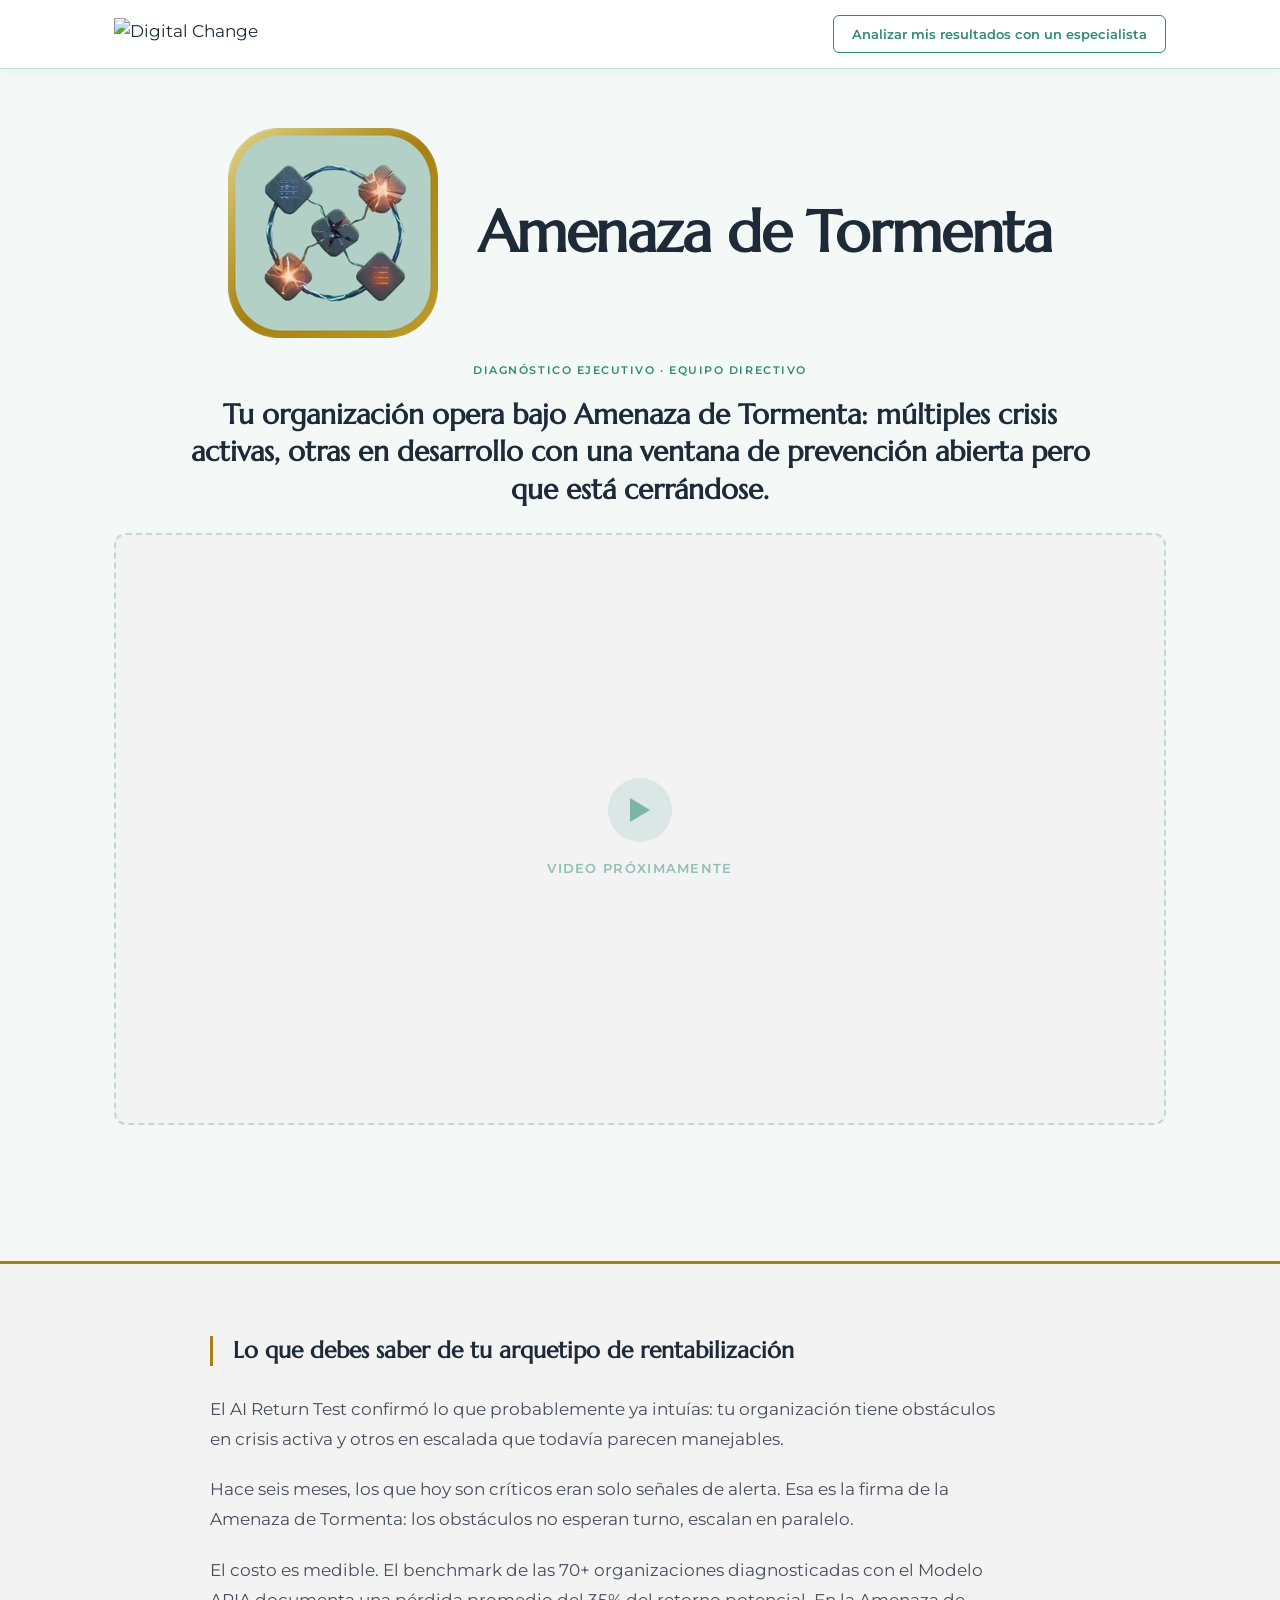
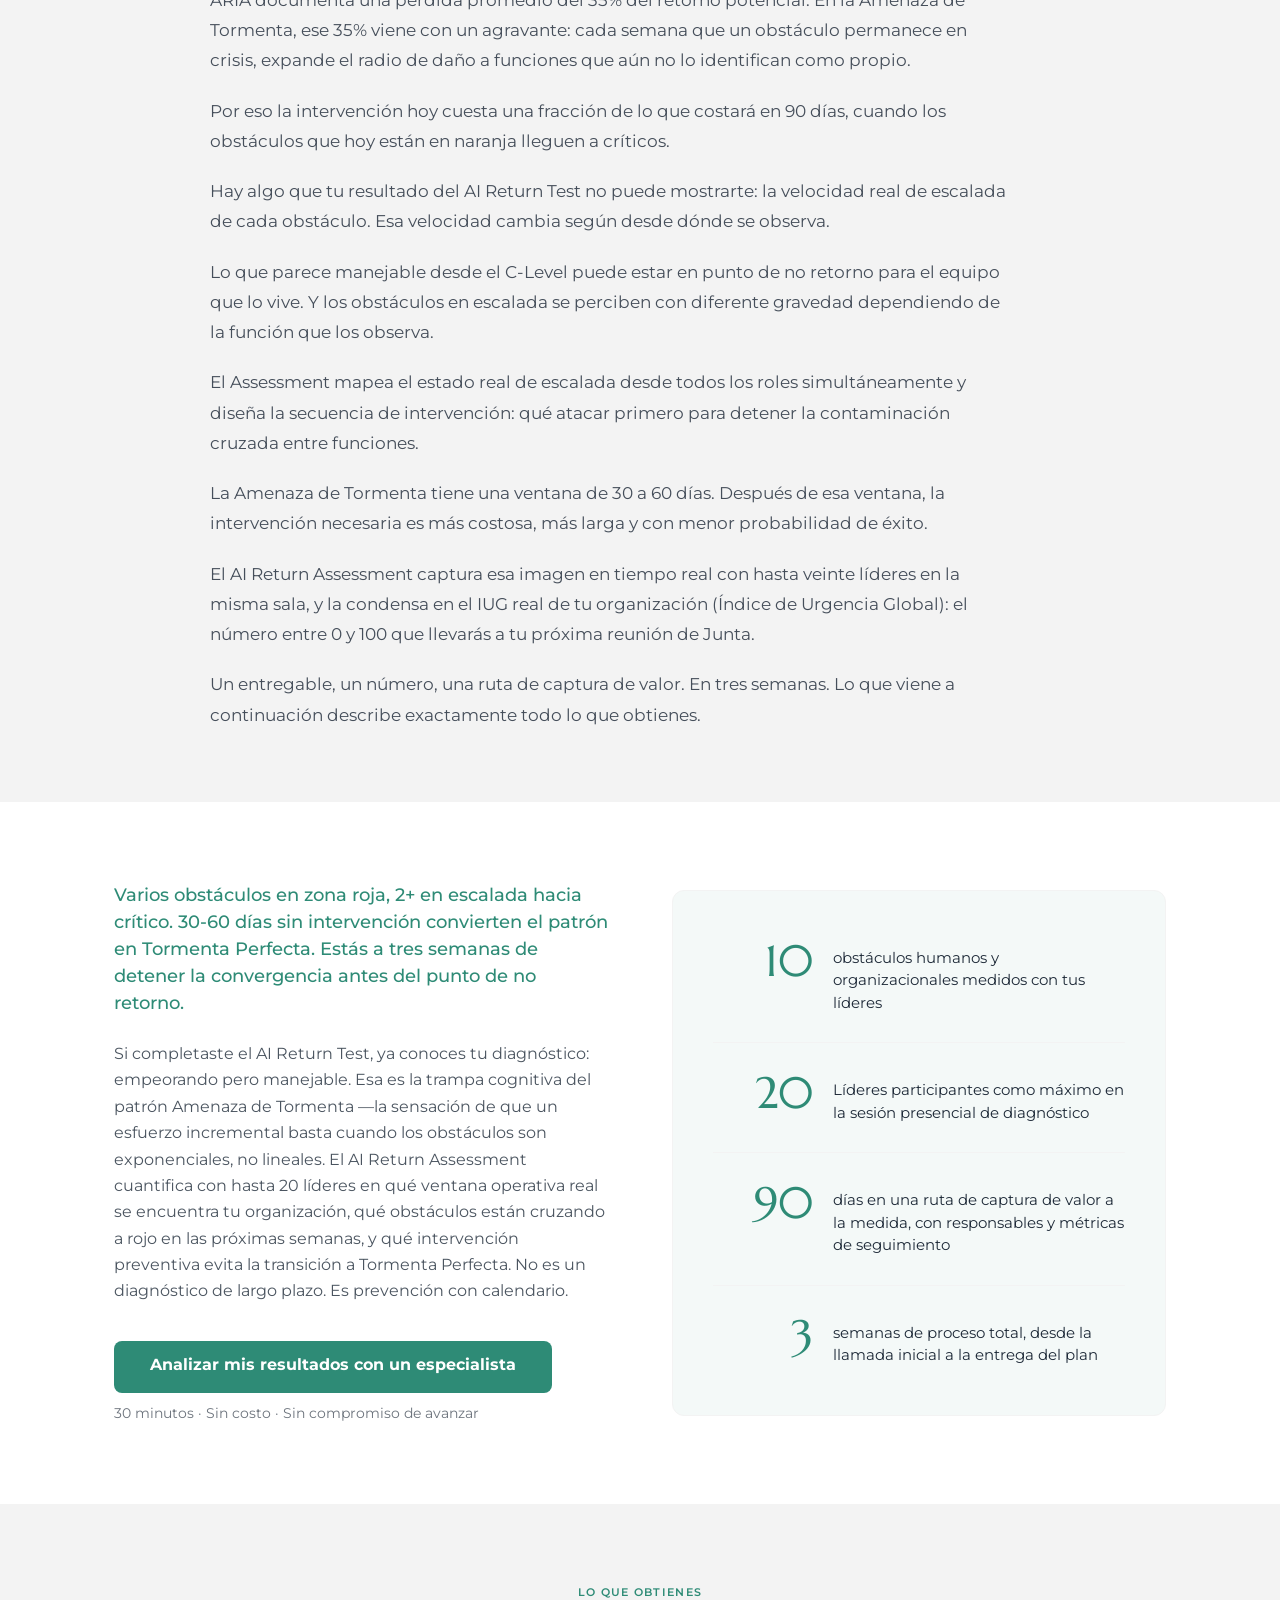
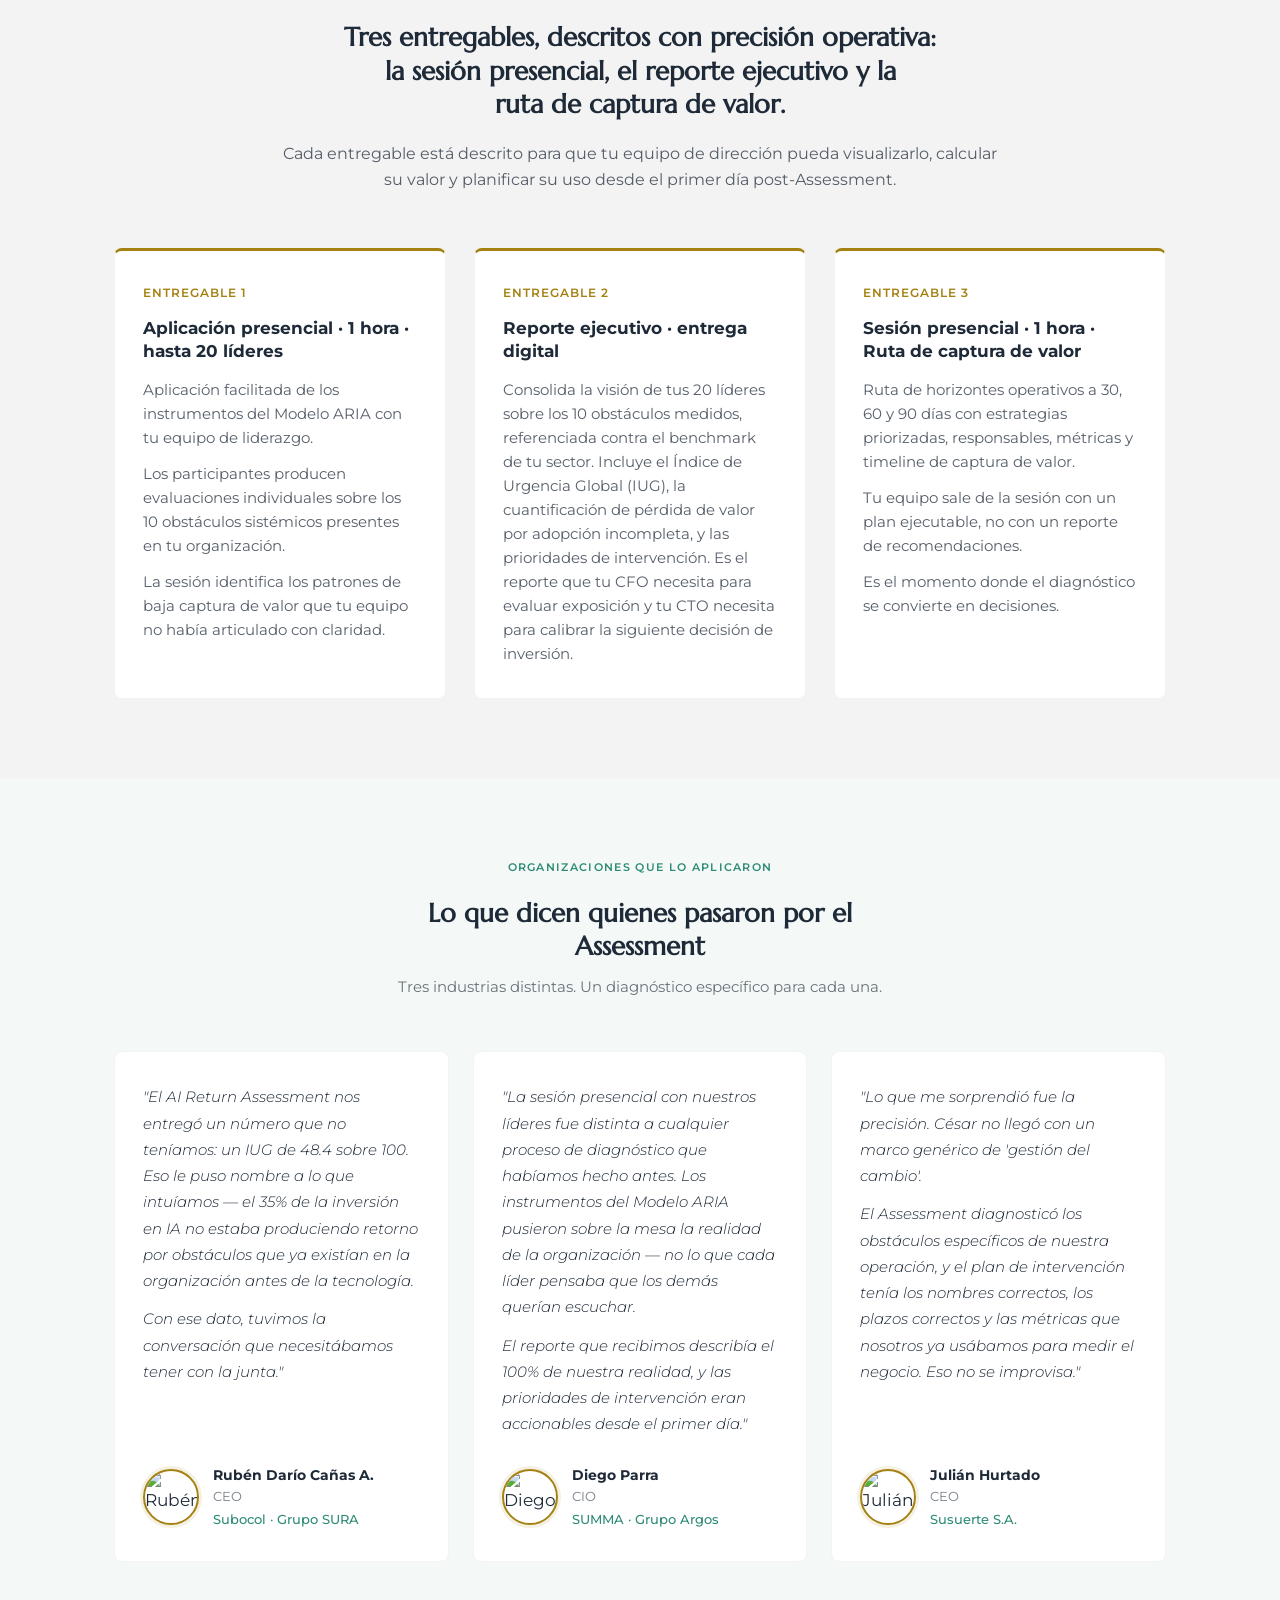
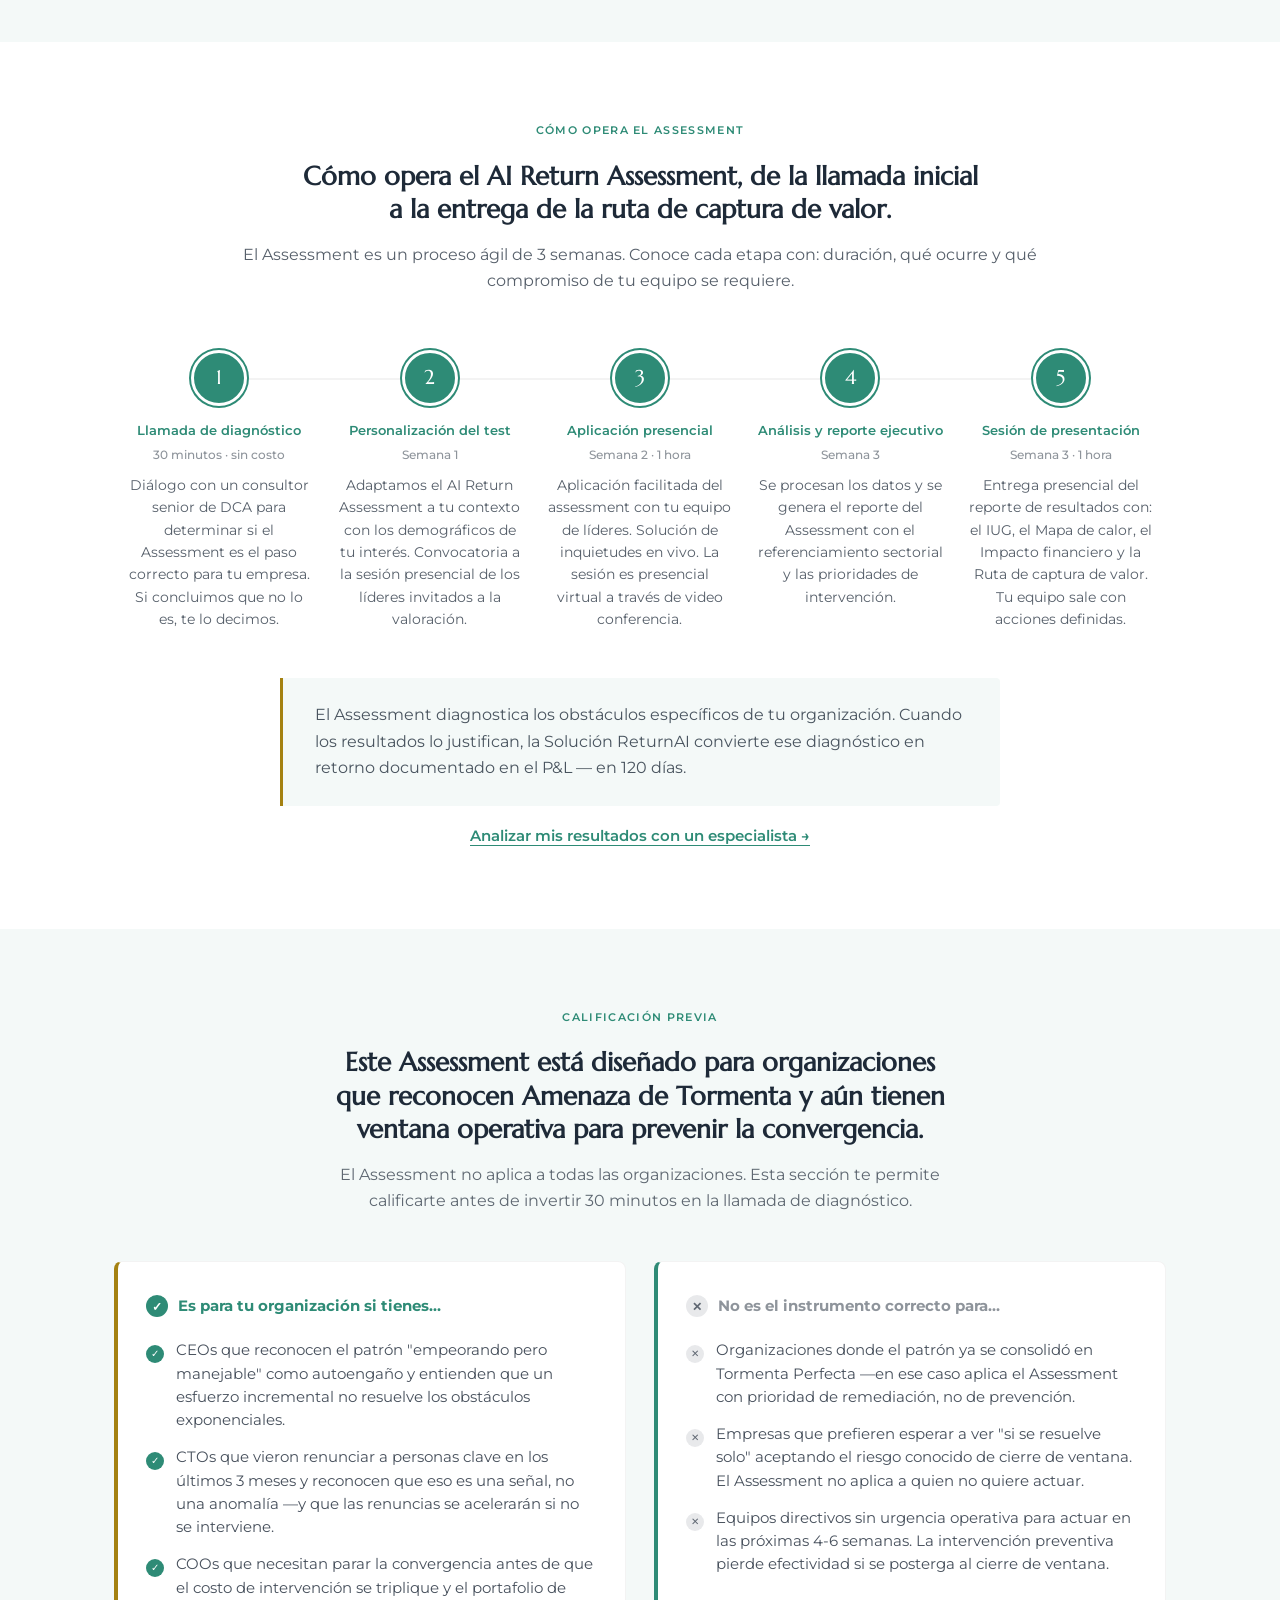
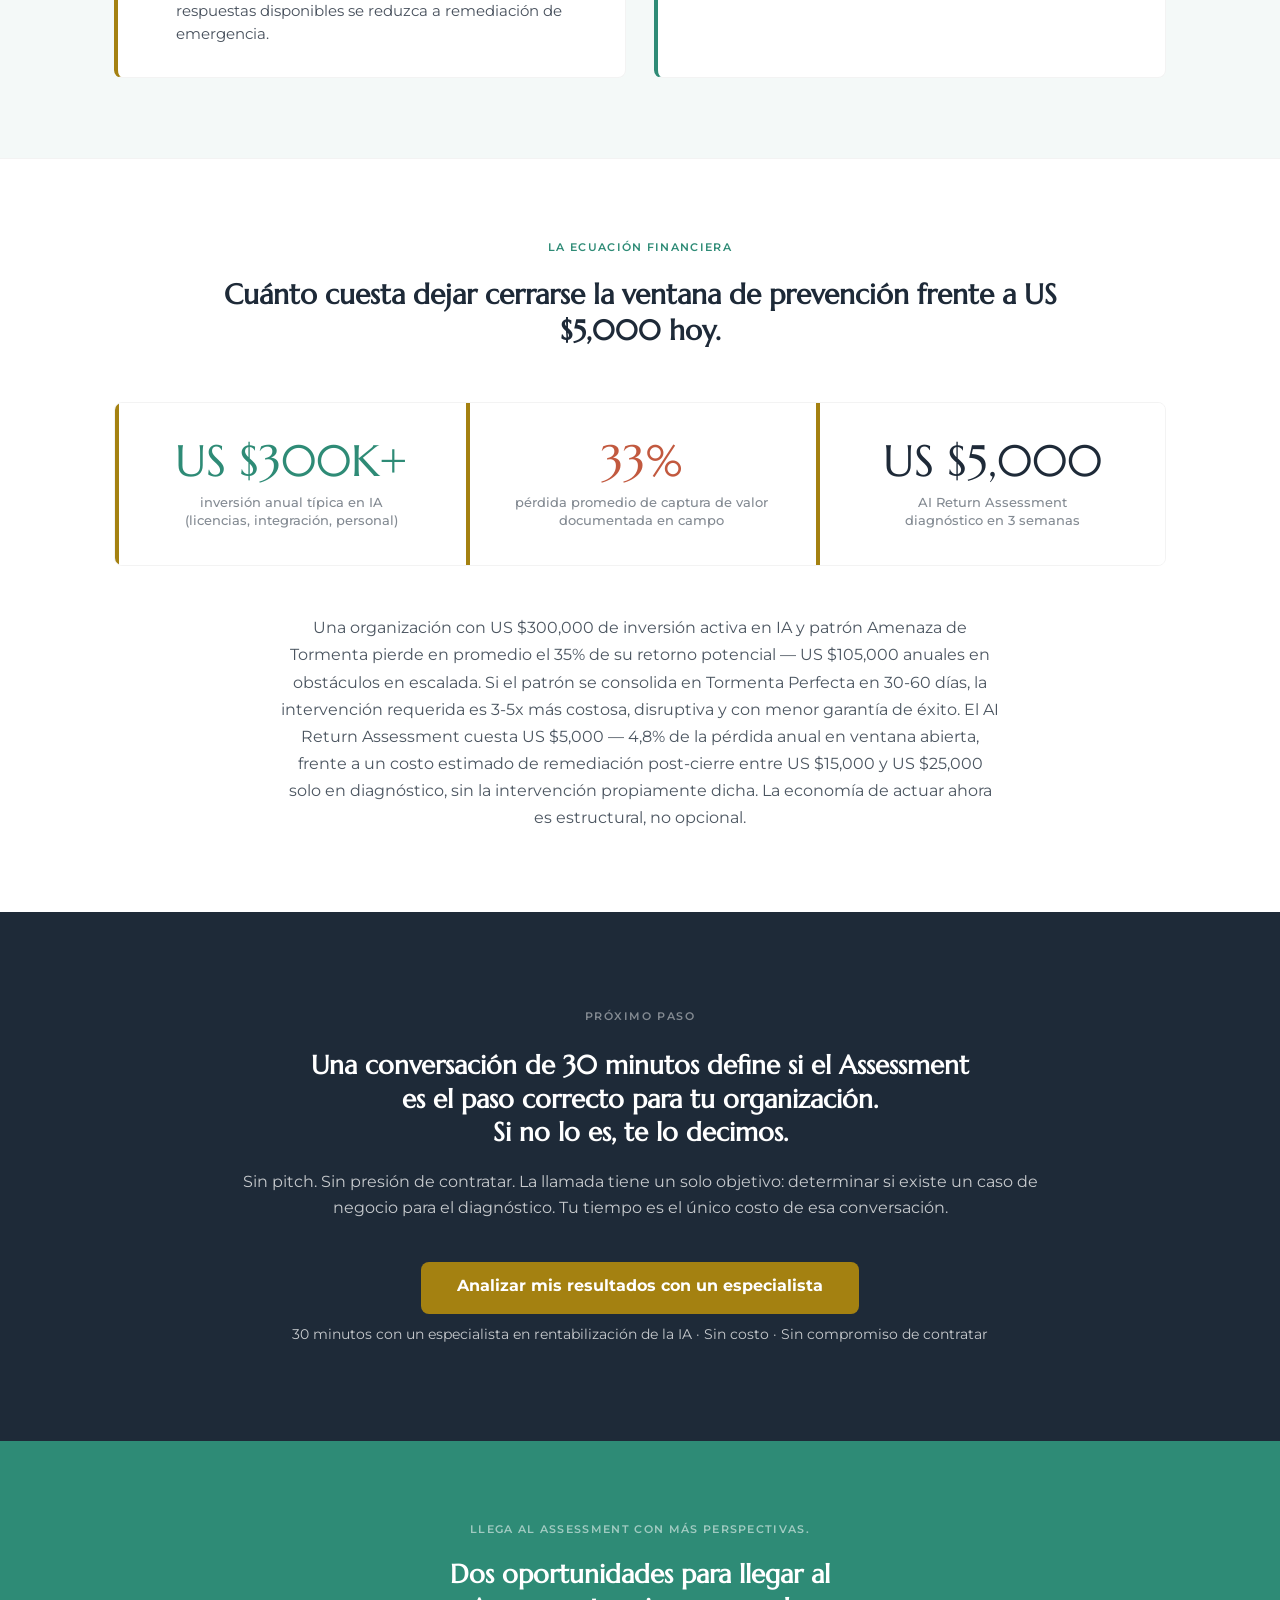
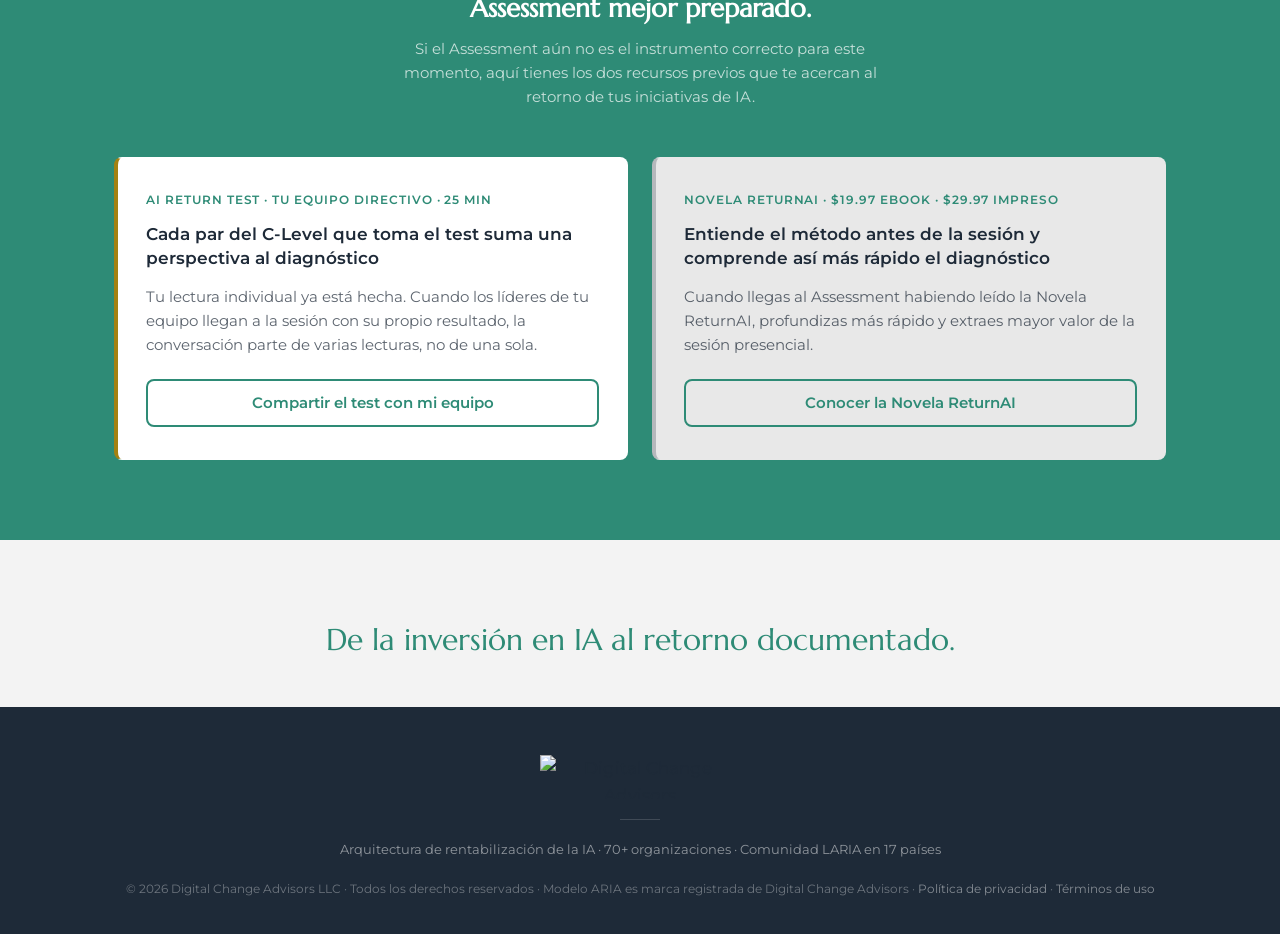
==== commit 1007fa8e: "ARA amenaza-de-tormenta: #anclaje — 'La economía de actuar ahora es estructural, no opcional' Co-Aut" ====
--- a/ara/amenaza-de-tormenta/index.html
+++ b/ara/amenaza-de-tormenta/index.html
@@ -400,7 +400,7 @@
       </div>
     </div>
 
-    <p class="anclaje-copy">Una organización con US $300,000 de inversión activa en IA y patrón Amenaza de Tormenta pierde en promedio el 35% de su retorno potencial — US $105,000 anuales en obstáculos en escalada. Si el patrón consolida en Tormenta Perfecta en 30-60 días, la intervención requerida es 3-5x más costosa, disruptiva y con menor garantía de éxito. El AI Return Assessment cuesta US $5,000 — 4,8% de la pérdida anual en ventana abierta, frente a un costo estimado de remediación post-cierre entre US $15,000 y US $25,000 solo en diagnóstico, sin la intervención propiamente dicha. La economía de actuar ahora es estructural, no opinable.</p>
+    <p class="anclaje-copy">Una organización con US $300,000 de inversión activa en IA y patrón Amenaza de Tormenta pierde en promedio el 35% de su retorno potencial — US $105,000 anuales en obstáculos en escalada. Si el patrón se consolida en Tormenta Perfecta en 30-60 días, la intervención requerida es 3-5x más costosa, disruptiva y con menor garantía de éxito. El AI Return Assessment cuesta US $5,000 — 4,8% de la pérdida anual en ventana abierta, frente a un costo estimado de remediación post-cierre entre US $15,000 y US $25,000 solo en diagnóstico, sin la intervención propiamente dicha. La economía de actuar ahora es estructural, no opcional.</p>
 
   </div>
 </section>
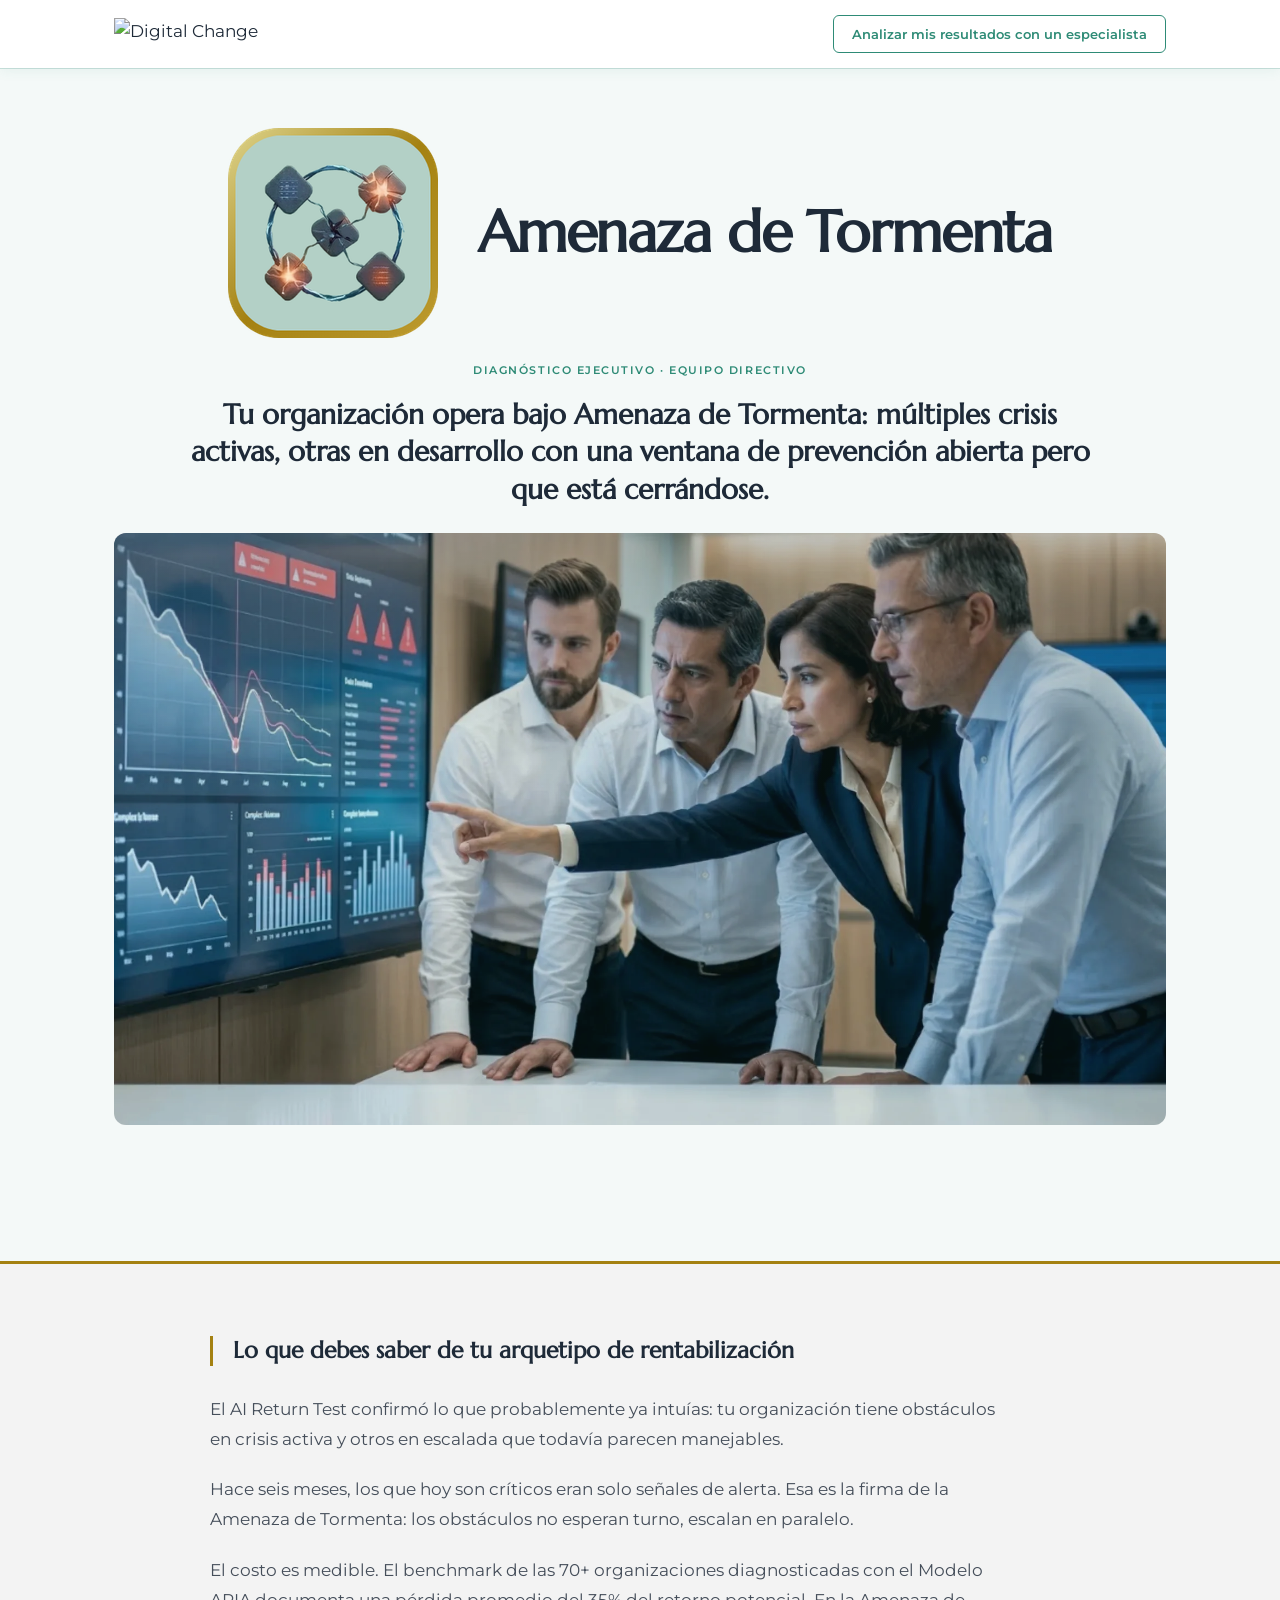
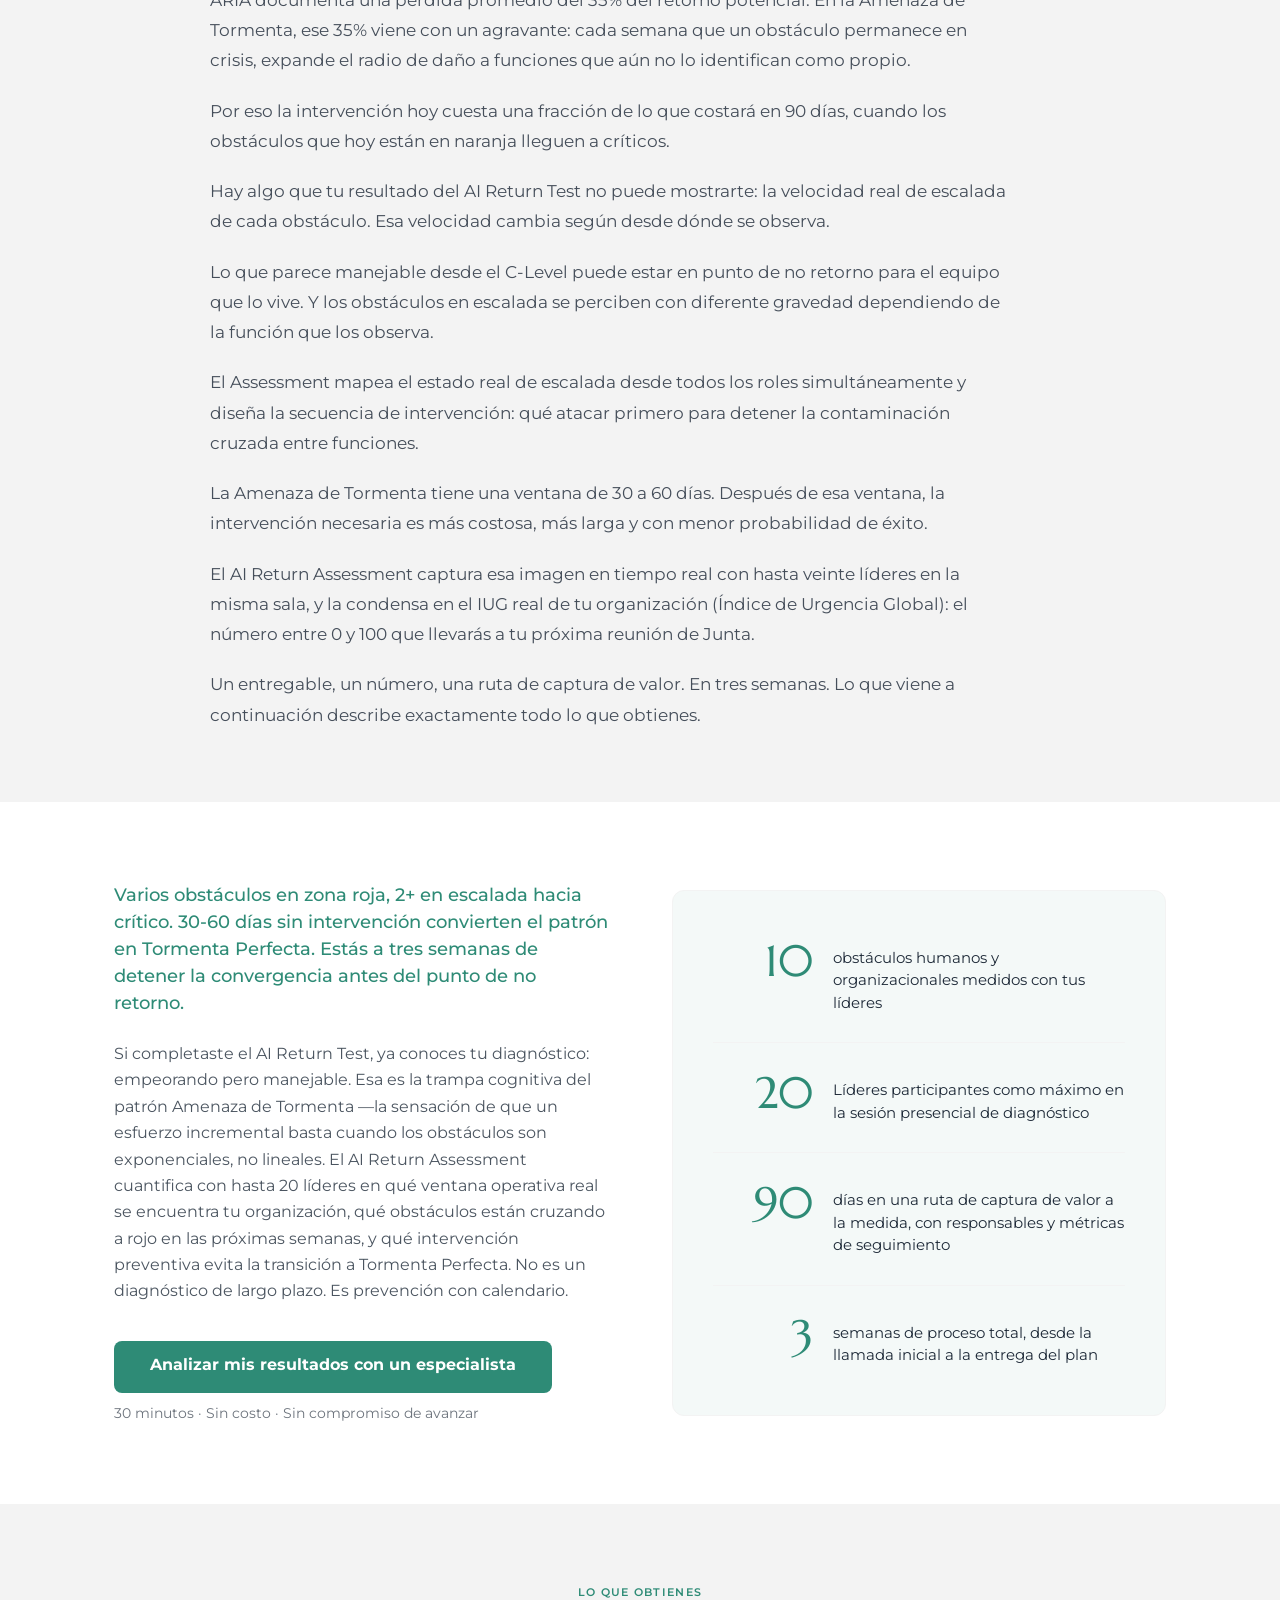
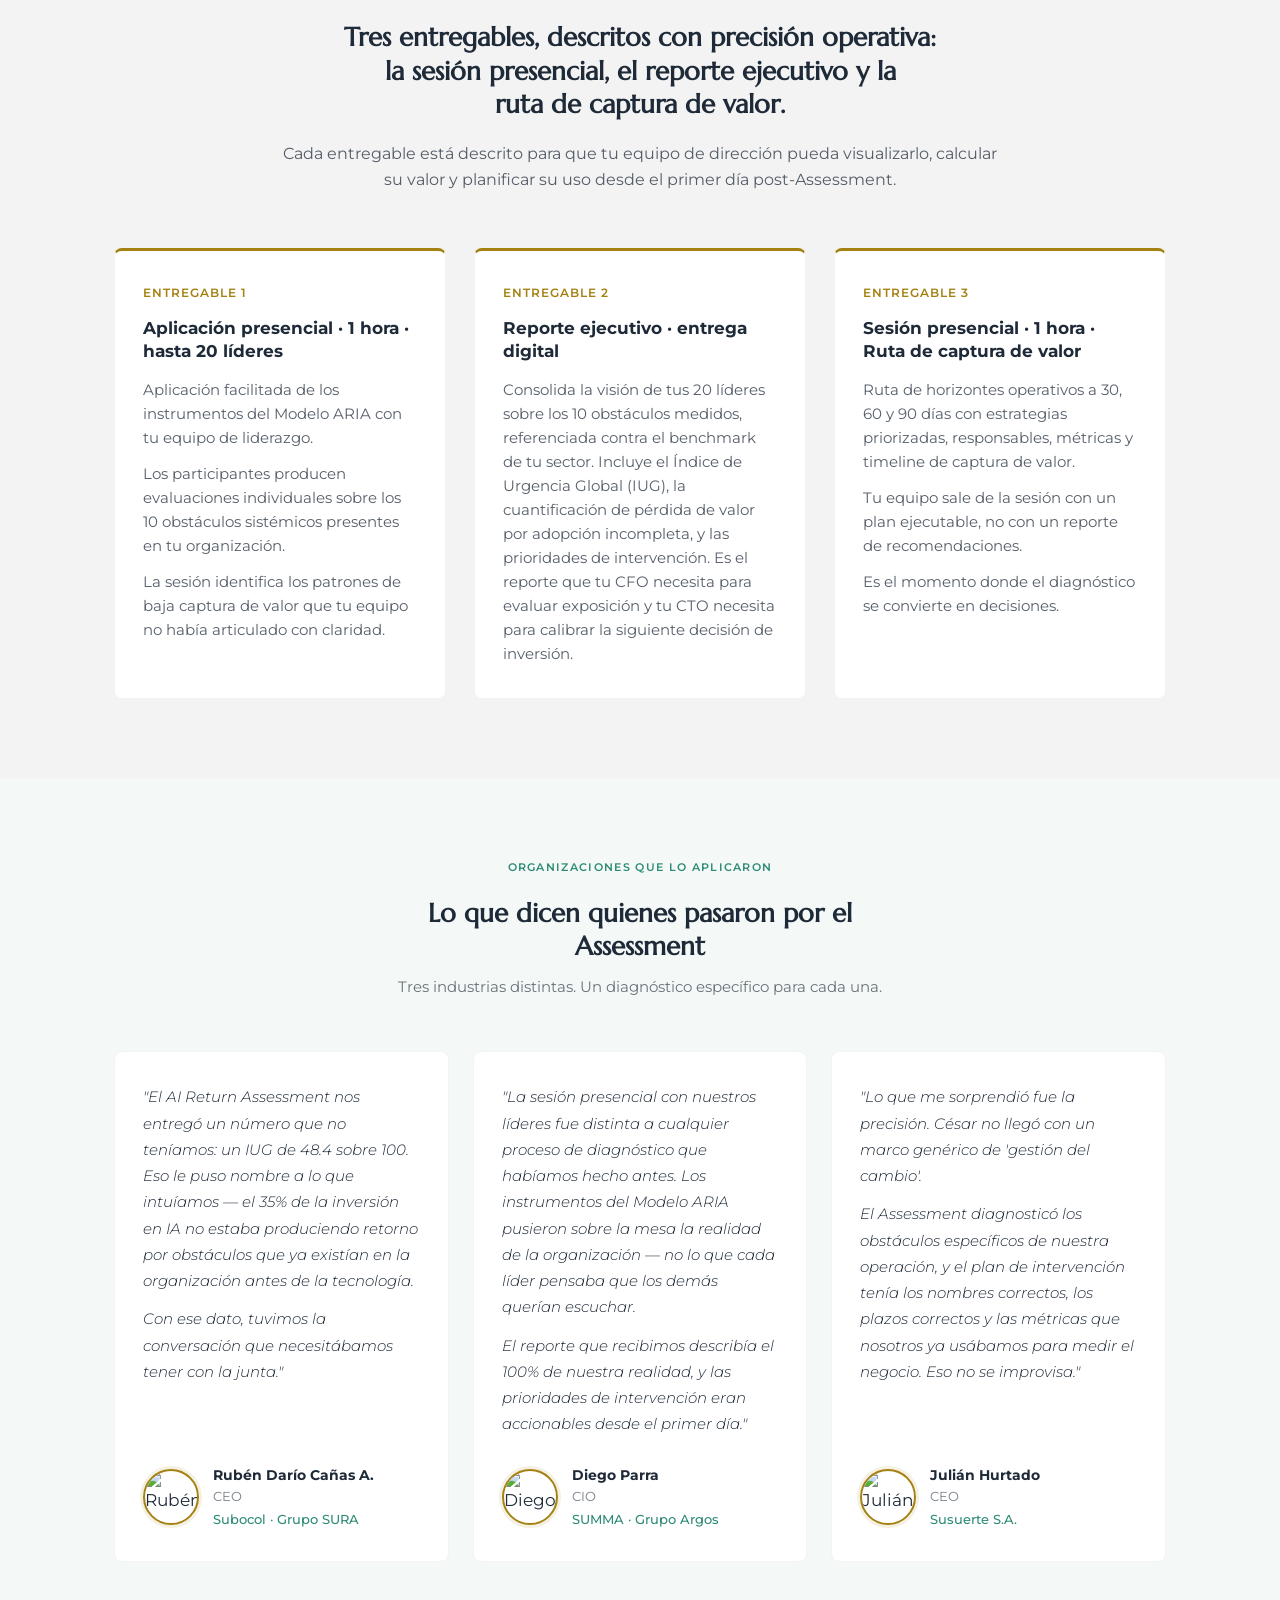
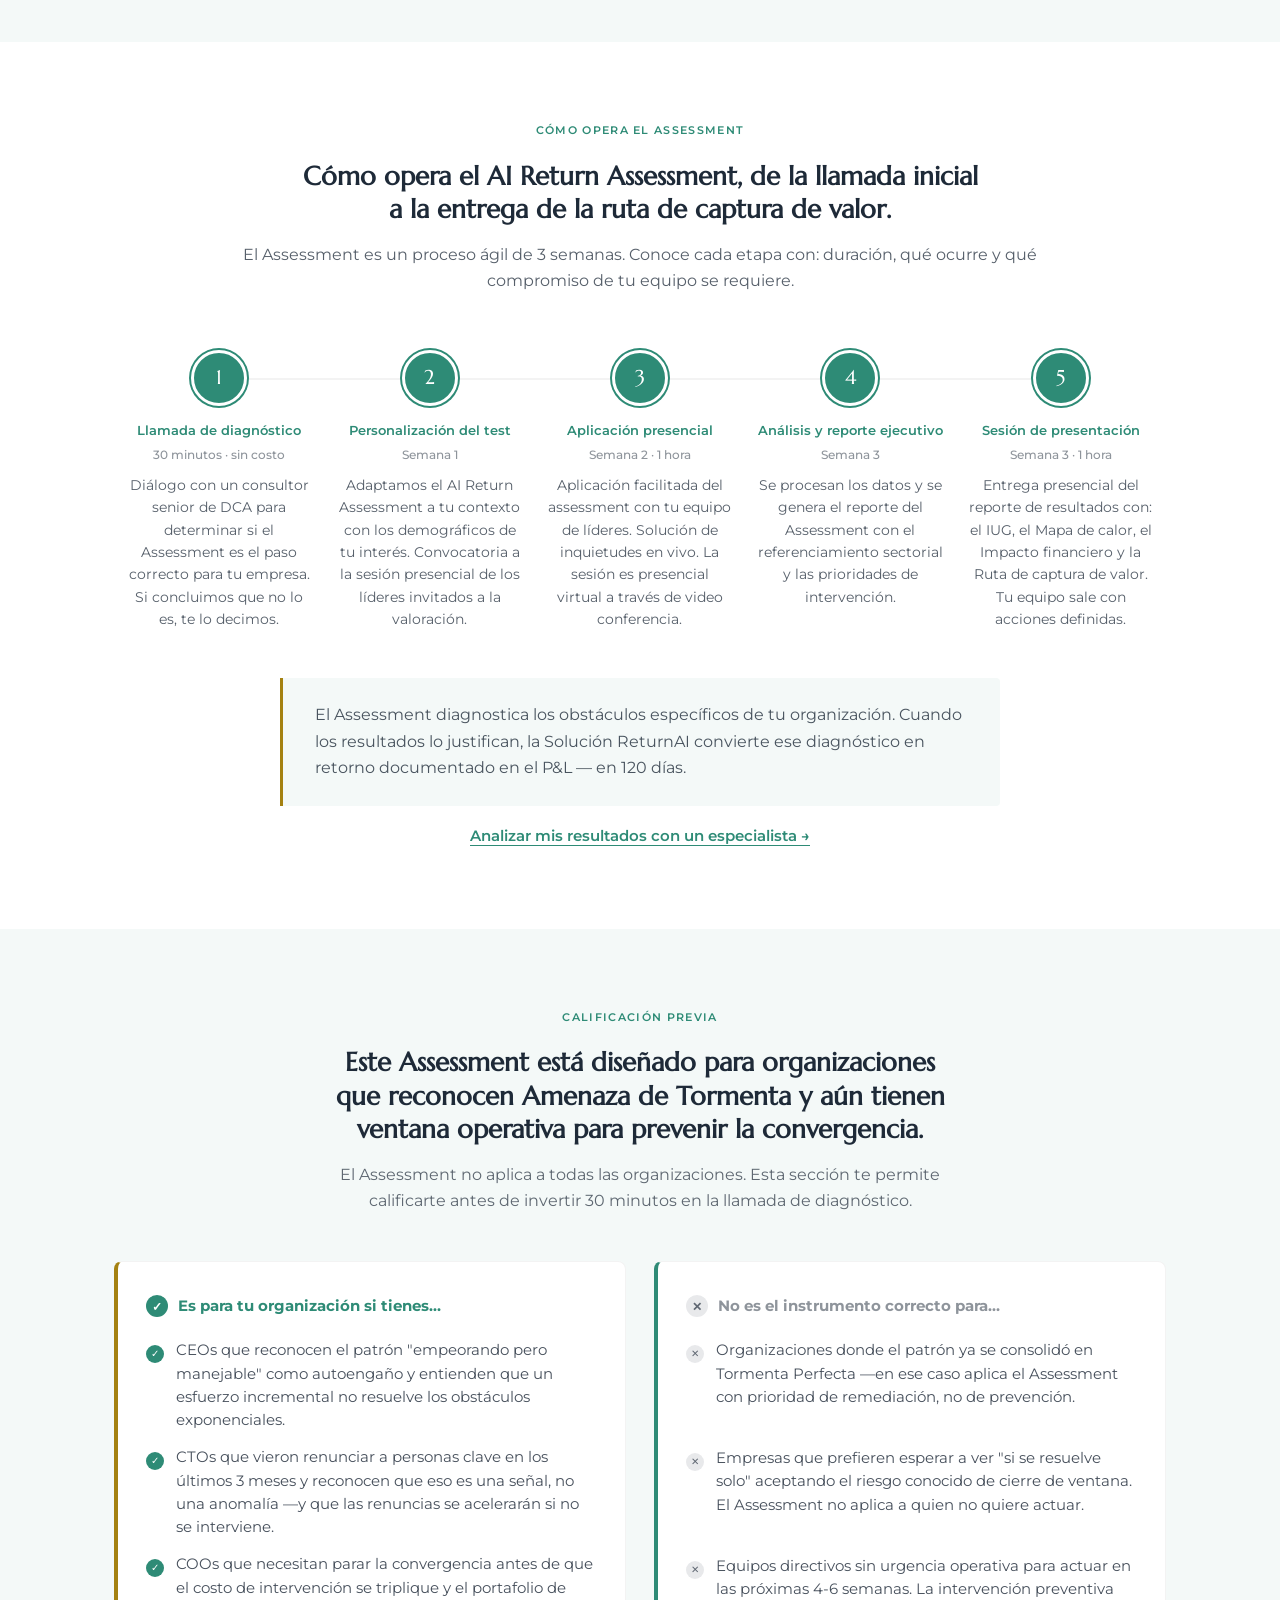
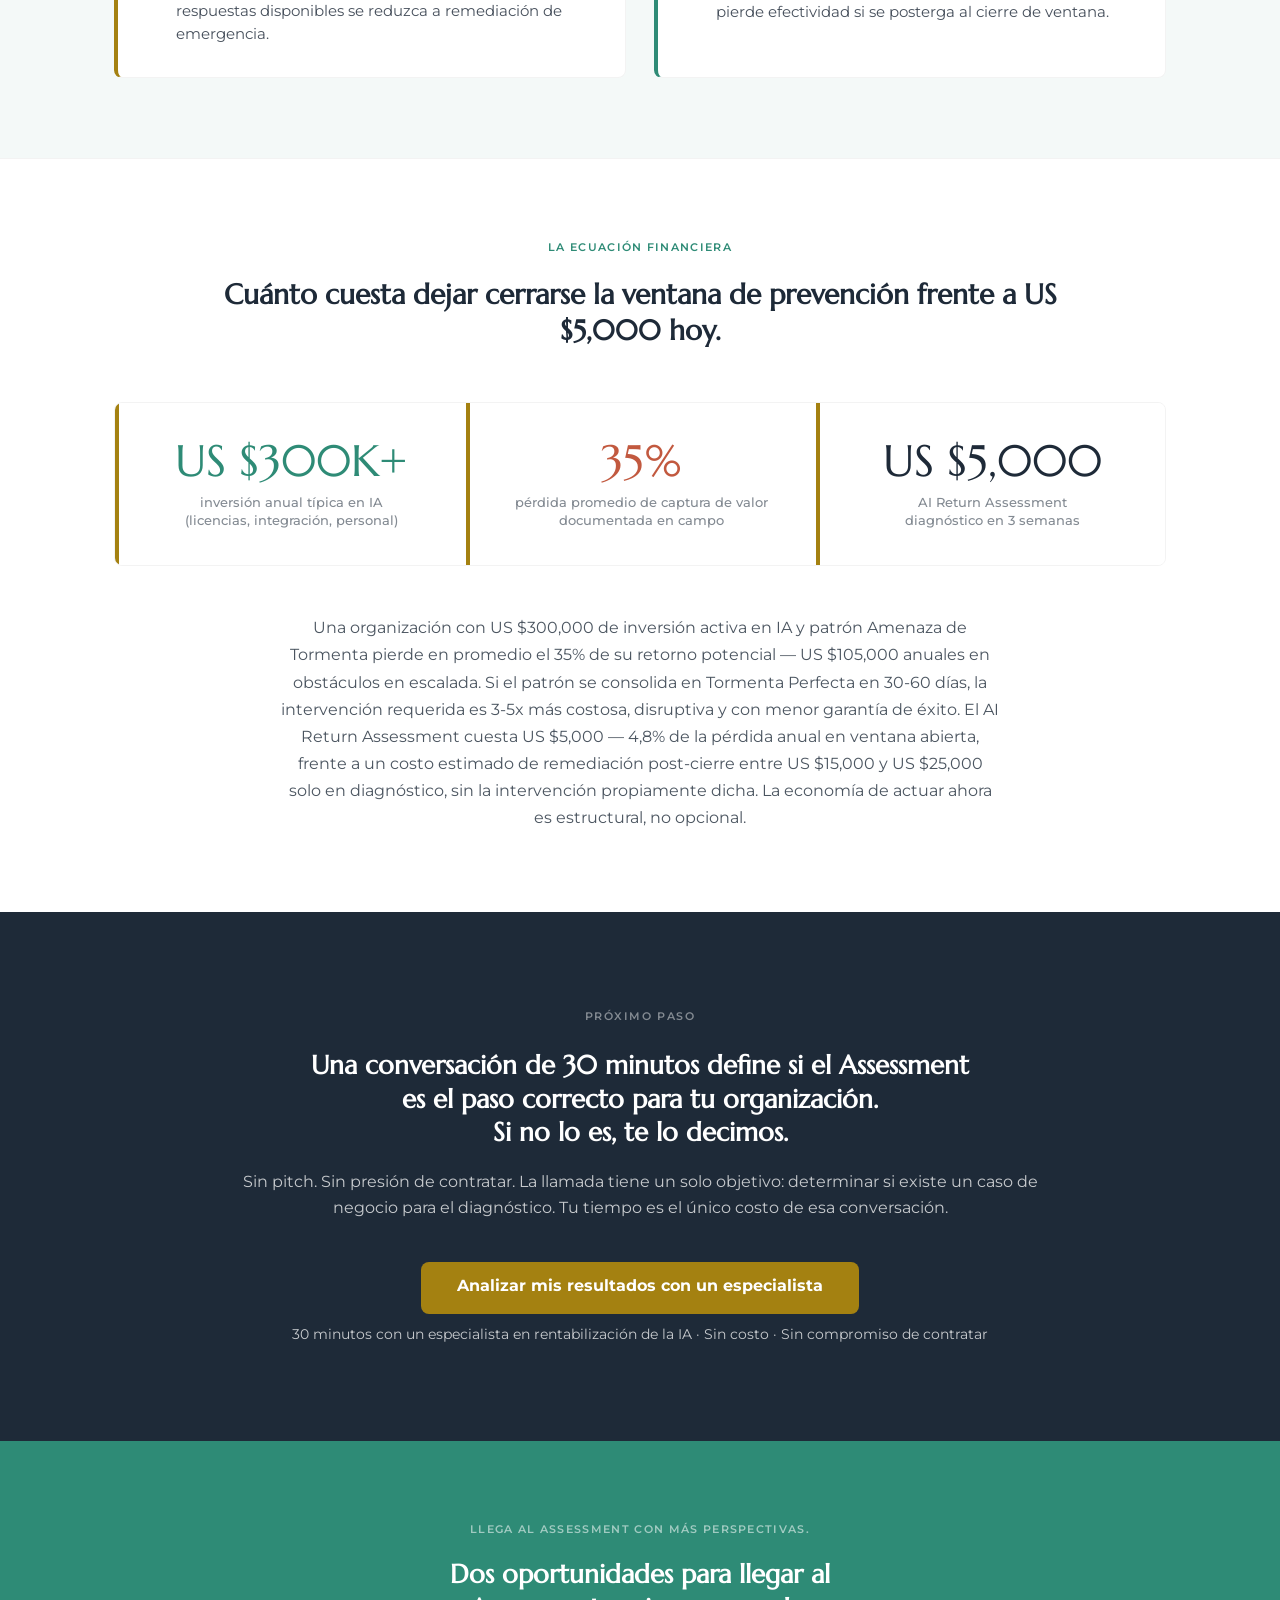
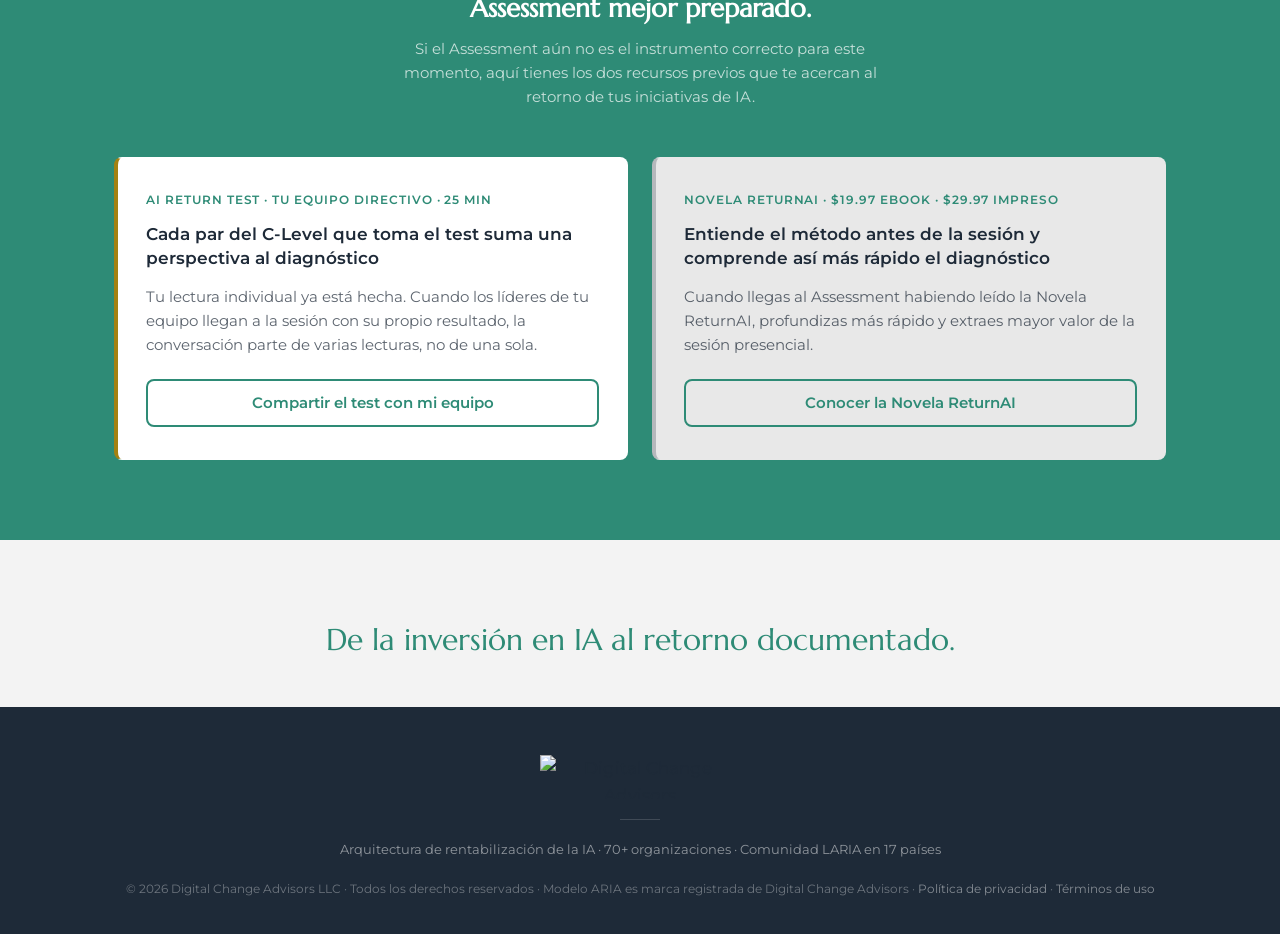
==== commit 93dc623c: "feat: fotos editoriales en hero de landings ARA + unificación de enlaces al dominio Hero (8 landings" ====
--- a/ara/amenaza-de-tormenta/index.html
+++ b/ara/amenaza-de-tormenta/index.html
@@ -45,17 +45,13 @@
     <span class="hero-overtitle hero-overtitle--centered">Diagnóstico ejecutivo · Equipo directivo</span>
     <h2 class="hero-title ara-reveal">Tu organización opera bajo Amenaza de Tormenta: múltiples crisis activas, otras en desarrollo con una ventana de prevención abierta pero que está cerrándose.</h2>
 
-    <!-- VIDEO PLACEHOLDER (video único por landing — pendiente de producción) -->
-    <div class="hero-video-placeholder">
-      <div class="hero-video-inner">
-        <div class="hero-video-icon">
-          <svg width="22" height="26" viewBox="0 0 22 26" fill="none" aria-hidden="true">
-            <polygon points="1,1 21,13 1,25" fill="rgba(46,139,118,0.55)"/>
-          </svg>
-        </div>
-        <span class="hero-video-label">Video próximamente</span>
-      </div>
-    </div>
+    <!-- HERO IMAGE · foto editorial del arquetipo (poster del futuro video) -->
+    <figure class="hero-video">
+      <picture>
+        <source srcset="../../images/foto_amenaza_tormenta.webp" type="image/webp">
+        <img src="../../images/foto_amenaza_tormenta.jpg" width="1920" height="1080" fetchpriority="high" decoding="async" alt="Líderes observando indicadores en caída con alertas — arquetipo Amenaza de Tormenta" class="hero-video__img">
+      </picture>
+    </figure>
 
   </div>
 </section>
--- a/ara/ara-styles.css
+++ b/ara/ara-styles.css
@@ -628,6 +628,9 @@
   flex-direction: column;
   gap: 14px;
 }
+/* Col No: ítems más cortos que la col Sí — una línea extra de gap
+   (~38px) equilibra la altura visual de las dos columnas */
+.para-quien-col.no .para-quien-list { gap: 38px; }
 .para-quien-list li {
   display: flex;
   align-items: flex-start;
@@ -1192,7 +1195,34 @@
   text-transform: uppercase;
   color: rgba(46,139,118,0.5);
 }
+/* Hero archetype image — foto editorial del arquetipo (poster del futuro video) · overlay teal/carbón brand+BE */
+.hero-video {
+  position: relative;
+  width: 100%;
+  aspect-ratio: 16 / 9;
+  margin: 0 0 64px;
+  border-radius: 12px;
+  overflow: hidden;
+  background: var(--dca-platinum);
+}
+.hero-video__img {
+  display: block;
+  width: 100%;
+  height: 100%;
+  object-fit: cover;
+  filter: saturate(0.85) contrast(1.04);
+}
+.hero-video::after {
+  content: "";
+  position: absolute;
+  inset: 0;
+  pointer-events: none;
+  background:
+    linear-gradient(180deg, rgba(30,42,56,0.20), rgba(30,42,56,0) 45%),
+    rgba(46,139,118,0.10);
+}
 @media (max-width: 640px) {
+  .hero-video { margin-bottom: 40px; }
   .hero-identity { flex-direction: column; text-align: center; gap: 24px; }
   .hero-icon { width: 140px; height: 140px; }
   .hero-icon img { width: 140px; height: 140px; }
